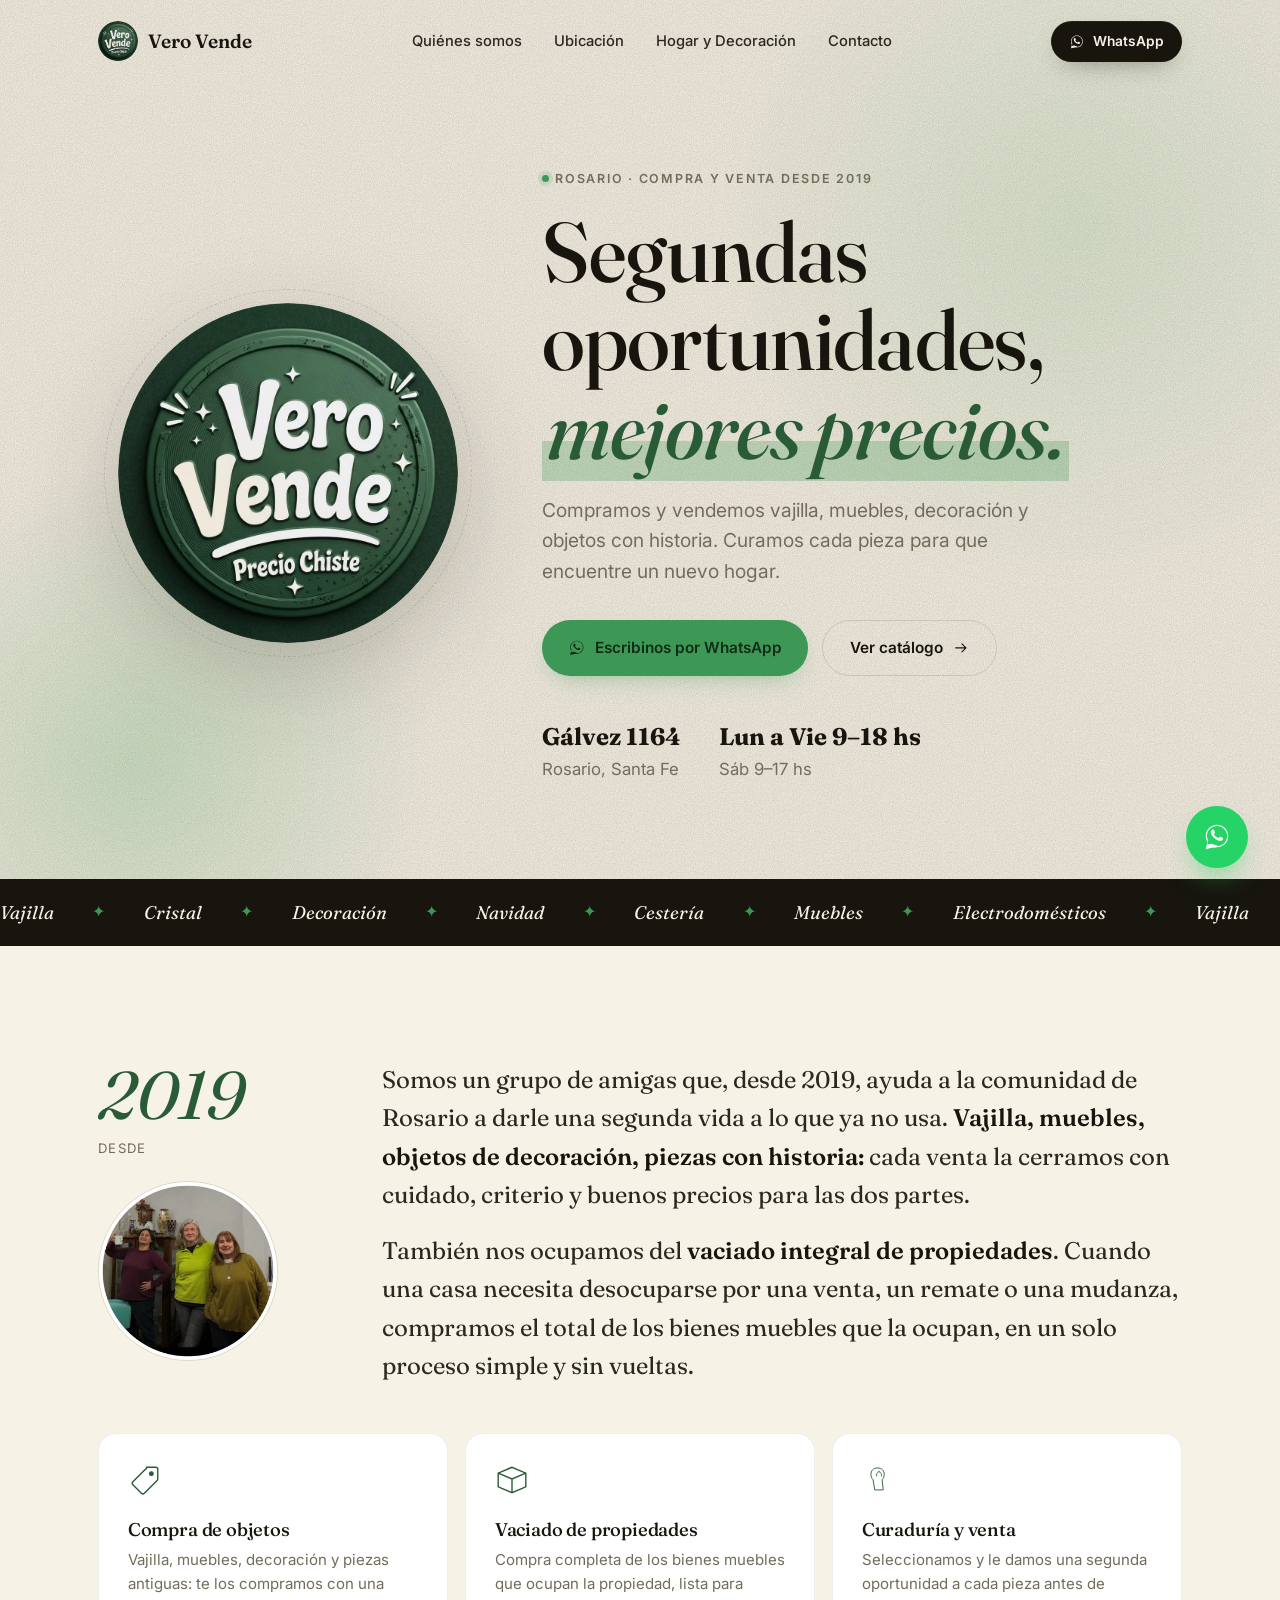
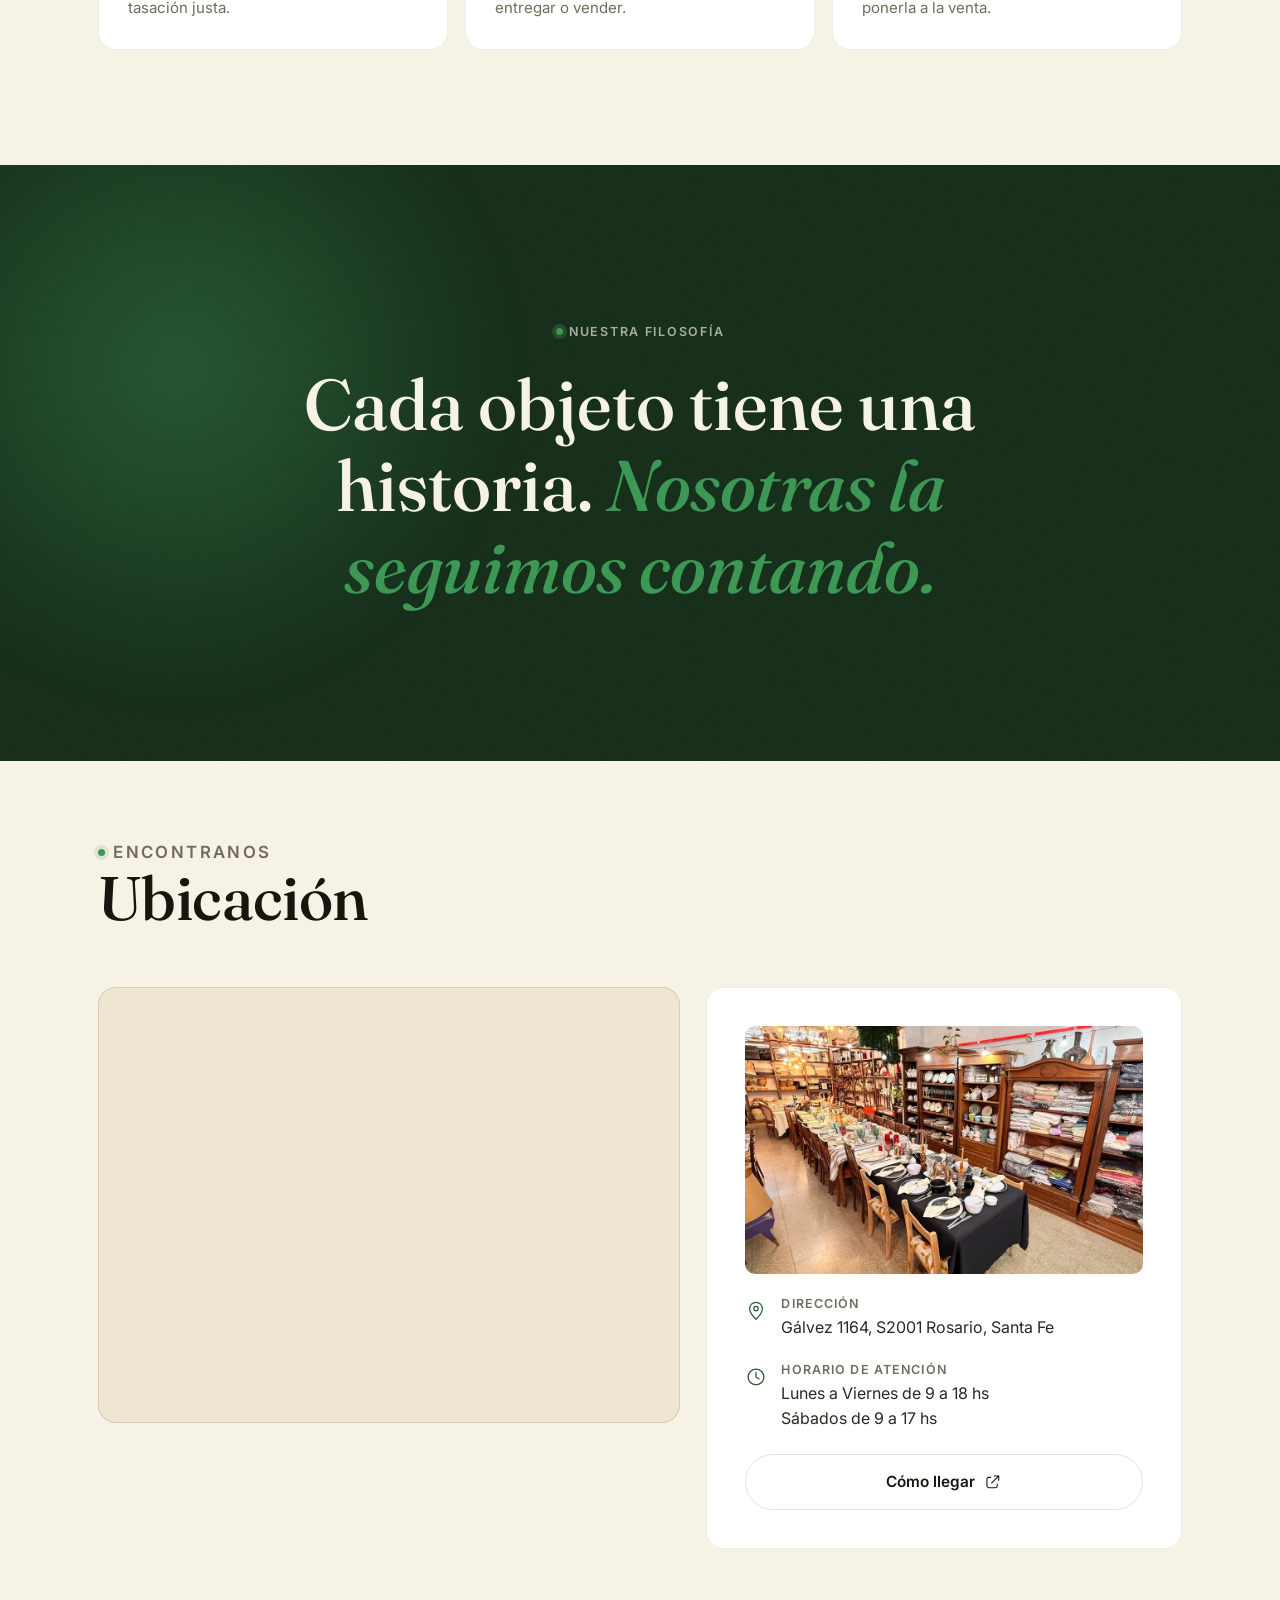
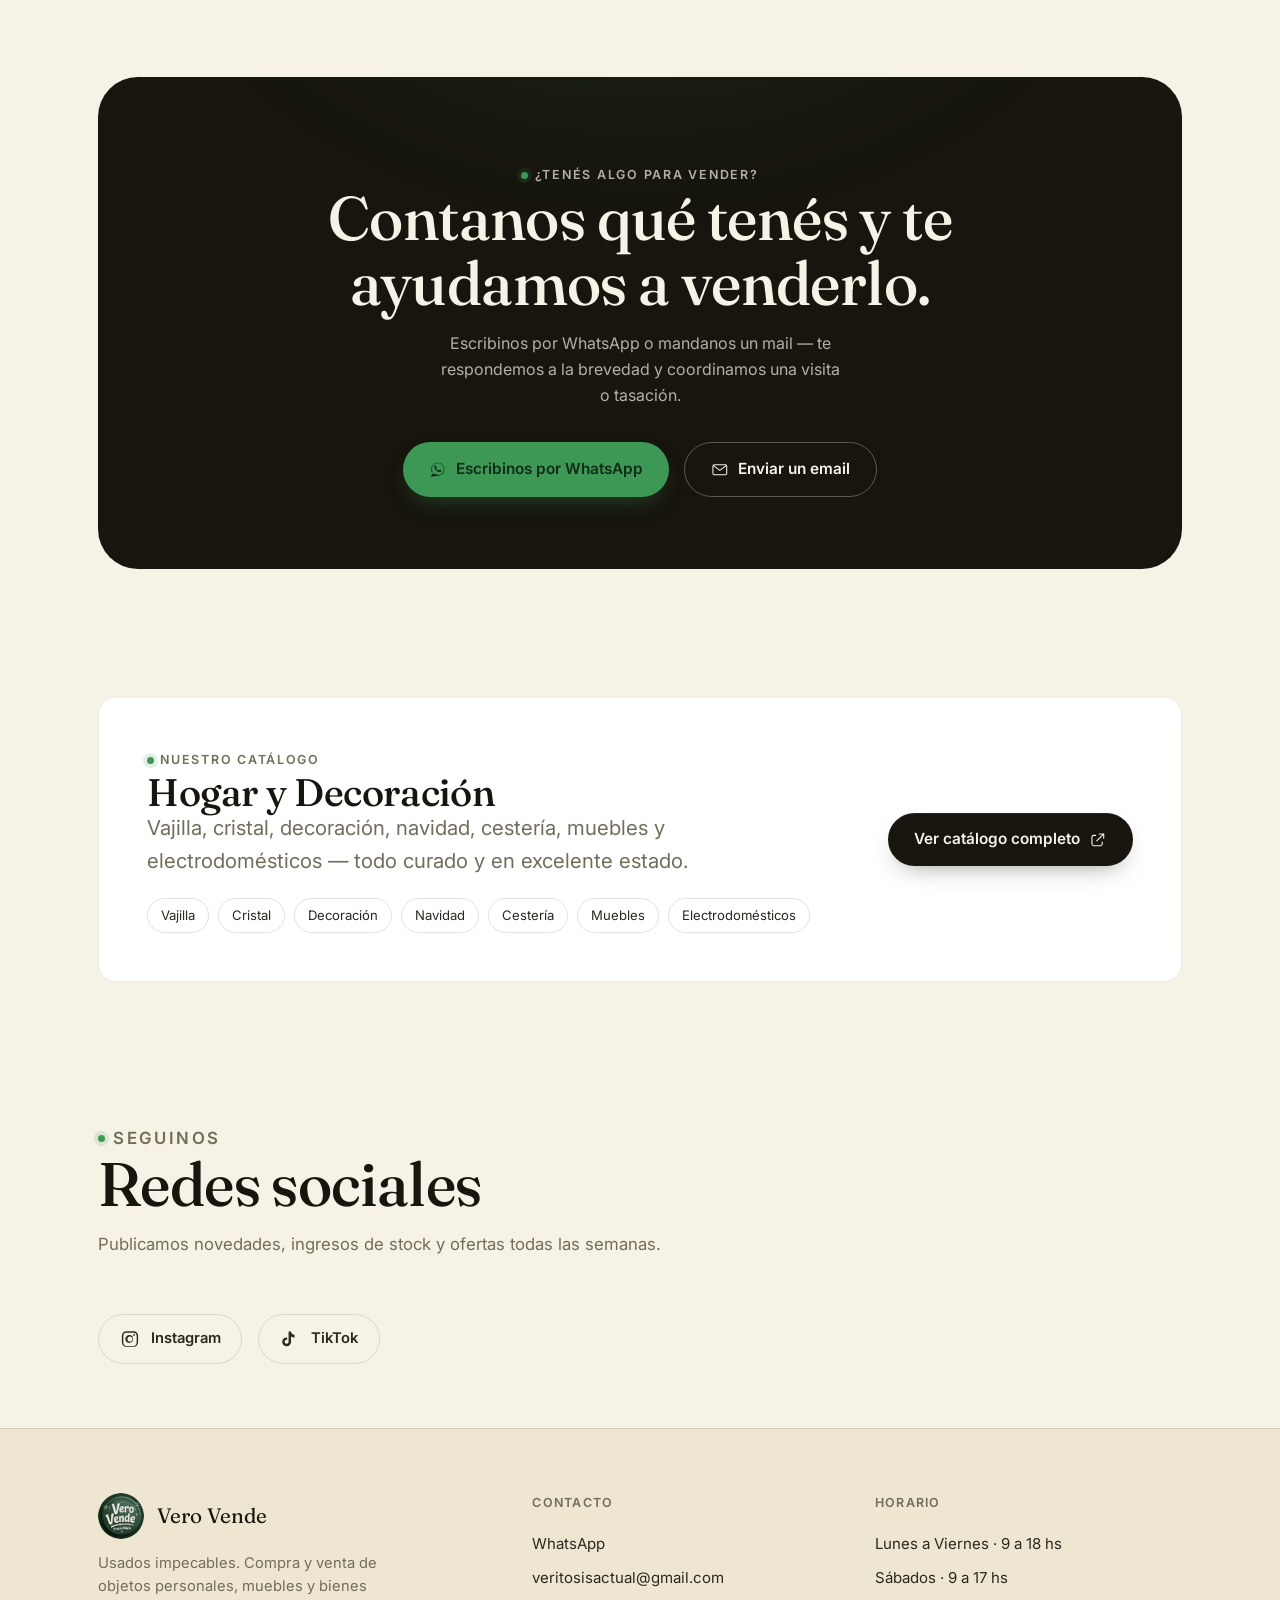
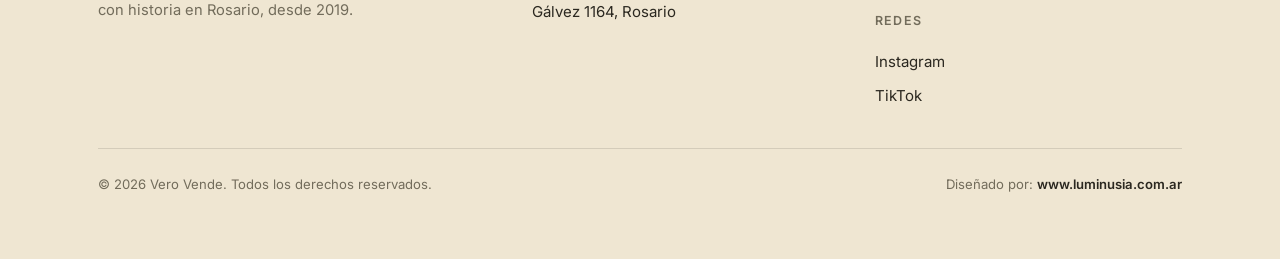
==== index.html @ d14e4e70 "Add files via upload" ====
<!doctype html>
<html lang="es">
<head>
<meta charset="UTF-8" />
<meta name="viewport" content="width=device-width, initial-scale=1, viewport-fit=cover" />
<title>Vero Vende — Usados impecables en Rosario</title>
<meta name="description" content="Compra y venta de objetos personales, muebles y bienes con historia en Rosario. Vaciado integral de propiedades. Vajilla, cristal, decoración, muebles y más." />
<link rel="preconnect" href="https://fonts.googleapis.com">
<link rel="preconnect" href="https://fonts.gstatic.com" crossorigin>
<link rel="stylesheet" href="https://fonts.googleapis.com/css2?family=Fraunces:ital,opsz,wght@0,9..144,400;0,9..144,500;0,9..144,600;1,9..144,500&family=Inter:wght@400;500;600;700&display=swap">
<link rel="preload" as="image" href="logo-circle.webp" fetchpriority="high">
<link rel="icon" href="favicon-32.png" sizes="32x32">
<link rel="apple-touch-icon" href="favicon.png">
<link rel="stylesheet" href="styles.css?v=20260924b">
<meta name="theme-color" content="#F7F2E6">
</head>
<body>
<svg xmlns="http://www.w3.org/2000/svg" style="display:none">
  <!-- ===== UI icons ===== -->
  <symbol id="ic-whatsapp" viewBox="0 0 32 32">
    <path fill="currentColor" d="M16.02 3C9.4 3 4 8.37 4 15c0 2.36.66 4.56 1.8 6.45L4 29l7.76-1.75A11.9 11.9 0 0 0 16.02 27C22.64 27 28 21.63 28 15S22.64 3 16.02 3Zm0 21.8c-1.98 0-3.83-.55-5.4-1.5l-.39-.23-4.6 1.04 1-4.48-.25-.4A9.7 9.7 0 0 1 5.2 15c0-5.98 4.86-10.8 10.82-10.8 5.96 0 10.8 4.82 10.8 10.8 0 5.98-4.84 10.8-10.8 10.8Zm5.9-8.1c-.32-.16-1.9-.94-2.2-1.04-.3-.11-.51-.16-.73.16-.21.32-.84 1.04-1.03 1.25-.19.21-.38.24-.7.08-.32-.16-1.36-.5-2.6-1.6-.96-.86-1.6-1.92-1.79-2.24-.19-.32-.02-.5.14-.66.14-.14.32-.38.48-.56.16-.19.21-.32.32-.54.11-.21.05-.4-.03-.56-.08-.16-.73-1.75-1-2.4-.26-.62-.53-.54-.73-.55h-.62c-.21 0-.56.08-.85.4-.29.32-1.12 1.09-1.12 2.67s1.15 3.1 1.31 3.31c.16.21 2.26 3.45 5.48 4.84.77.33 1.36.53 1.83.68.77.24 1.47.21 2.02.13.62-.09 1.9-.78 2.17-1.53.27-.75.27-1.4.19-1.53-.08-.13-.29-.21-.61-.37Z"/>
  </symbol>
  <symbol id="ic-instagram" viewBox="0 0 32 32">
    <path fill="currentColor" d="M16 5.8c3.47 0 3.88.01 5.25.08 1.27.06 1.96.27 2.42.44.6.24 1.04.52 1.5.98.46.46.74.9.98 1.5.17.46.38 1.15.44 2.42.06 1.37.08 1.78.08 5.25s-.01 3.88-.08 5.25c-.06 1.27-.27 1.96-.44 2.42-.24.6-.52 1.04-.98 1.5-.46.46-.9.74-1.5.98-.46.17-1.15.38-2.42.44-1.37.06-1.78.08-5.25.08s-3.88-.01-5.25-.08c-1.27-.06-1.96-.27-2.42-.44a4.05 4.05 0 0 1-1.5-.98 4.05 4.05 0 0 1-.98-1.5c-.17-.46-.38-1.15-.44-2.42-.06-1.37-.08-1.78-.08-5.25s.01-3.88.08-5.25c.06-1.27.27-1.96.44-2.42.24-.6.52-1.04.98-1.5.46-.46.9-.74 1.5-.98.46-.17 1.15-.38 2.42-.44C12.12 5.8 12.53 5.8 16 5.8Zm0-2.34c-3.53 0-3.97.01-5.35.08-1.38.06-2.32.28-3.14.6a6.4 6.4 0 0 0-2.32 1.51 6.4 6.4 0 0 0-1.51 2.32c-.32.82-.54 1.76-.6 3.14C2.99 12.5 2.98 12.93 2.98 16s.01 3.5.08 4.88c.06 1.38.28 2.32.6 3.14.32.85.75 1.58 1.51 2.32.75.75 1.47 1.19 2.32 1.51.82.32 1.76.54 3.14.6 1.38.07 1.82.08 5.35.08s3.97-.01 5.35-.08c1.38-.06 2.32-.28 3.14-.6a6.4 6.4 0 0 0 2.32-1.51 6.4 6.4 0 0 0 1.51-2.32c.32-.82.54-1.76.6-3.14.07-1.38.08-1.82.08-4.88s-.01-3.5-.08-4.88c-.06-1.38-.28-2.32-.6-3.14a6.4 6.4 0 0 0-1.51-2.32 6.4 6.4 0 0 0-2.32-1.51c-.82-.32-1.76-.54-3.14-.6C19.97 3.47 19.53 3.46 16 3.46Zm0 6.3A6.24 6.24 0 1 0 16 22a6.24 6.24 0 0 0 0-12.24Zm0 10.3a4.06 4.06 0 1 1 0-8.12 4.06 4.06 0 0 1 0 8.12Zm7.94-10.55a1.46 1.46 0 1 1-2.92 0 1.46 1.46 0 0 1 2.92 0Z"/>
  </symbol>
  <symbol id="ic-tiktok" viewBox="0 0 32 32">
    <path fill="currentColor" d="M23.2 9.27a5.6 5.6 0 0 1-3.9-1.57 5.66 5.66 0 0 1-1.72-3.56h-3.87v16.3c0 1.72-1.4 3.13-3.13 3.13a3.13 3.13 0 1 1 0-6.27c.3 0 .58.04.85.11v-3.94a6.96 6.96 0 0 0-.85-.05 7.06 7.06 0 0 0-7.06 7.06 7.06 7.06 0 0 0 7.06 7.06 7.06 7.06 0 0 0 7.06-7.06v-8.3a9.4 9.4 0 0 0 5.56 1.8v-3.9c0-.01 0-.01 0 0Z"/>
  </symbol>
  <symbol id="ic-pin" viewBox="0 0 24 24">
    <path fill="none" stroke="currentColor" stroke-width="1.4" d="M12 21s-7-6.5-7-11.6A7 7 0 0 1 12 2.5a7 7 0 0 1 7 6.9C19 14.5 12 21 12 21Z"/>
    <circle cx="12" cy="9.4" r="2.4" fill="none" stroke="currentColor" stroke-width="1.4"/>
  </symbol>
  <symbol id="ic-clock" viewBox="0 0 24 24">
    <circle cx="12" cy="12" r="8.6" fill="none" stroke="currentColor" stroke-width="1.4"/>
    <path fill="none" stroke="currentColor" stroke-width="1.4" stroke-linecap="round" d="M12 7v5.2l3.4 2"/>
  </symbol>
  <symbol id="ic-mail" viewBox="0 0 24 24">
    <rect x="2.6" y="5.2" width="18.8" height="13.6" rx="2" fill="none" stroke="currentColor" stroke-width="1.4"/>
    <path fill="none" stroke="currentColor" stroke-width="1.4" stroke-linecap="round" stroke-linejoin="round" d="m3.4 6.2 8.6 6.6 8.6-6.6"/>
  </symbol>
  <symbol id="ic-arrow" viewBox="0 0 24 24">
    <path fill="none" stroke="currentColor" stroke-width="1.5" stroke-linecap="round" stroke-linejoin="round" d="M5 12h14m0 0-5.5-5.5M19 12l-5.5 5.5"/>
  </symbol>
  <symbol id="ic-external" viewBox="0 0 24 24">
    <path fill="none" stroke="currentColor" stroke-width="1.5" stroke-linecap="round" stroke-linejoin="round" d="M9 6H6.5A2.5 2.5 0 0 0 4 8.5v9A2.5 2.5 0 0 0 6.5 20h9a2.5 2.5 0 0 0 2.5-2.5V15M14 4h6v6M20 4l-9.5 9.5"/>
  </symbol>

  <!-- ===== Category icons (line art) ===== -->
  <symbol id="ic-vajilla" viewBox="0 0 48 48">
    <ellipse cx="24" cy="34" rx="15" ry="4" fill="none" stroke="currentColor" stroke-width="1.3"/>
    <ellipse cx="24" cy="34" rx="7" ry="2" fill="none" stroke="currentColor" stroke-width="1.3"/>
    <path fill="none" stroke="currentColor" stroke-width="1.3" d="M9 34C9 24 15 17 24 17s15 7 15 17"/>
    <path fill="none" stroke="currentColor" stroke-width="1" d="M15 27c2-4 5-6 9-6s7 2 9 6" opacity=".6"/>
    <circle cx="24" cy="11" r="2.6" fill="none" stroke="currentColor" stroke-width="1.2"/>
    <path fill="none" stroke="currentColor" stroke-width="1.2" d="M24 13.6v3"/>
  </symbol>
  <symbol id="ic-vajilla2" viewBox="0 0 48 48">
    <ellipse cx="24" cy="34" rx="15" ry="4" fill="none" stroke="currentColor" stroke-width="1.3"/>
    <ellipse cx="24" cy="34" rx="7" ry="2" fill="none" stroke="currentColor" stroke-width="1.3"/>
    <path fill="none" stroke="currentColor" stroke-width="1.3" d="M9 34C9 24 15 17 24 17s15 7 15 17"/>
    <path fill="none" stroke="currentColor" stroke-width="1.2" stroke-linecap="round" d="m20 20 2.4 3.4L20 26"/>
    <circle cx="34" cy="12" r="7.4" fill="none" stroke="currentColor" stroke-width="1.2"/>
    <path fill="none" stroke="currentColor" stroke-width="1.2" stroke-linecap="round" d="M31.4 12h5.2M34 9.4v5.2"/>
  </symbol>
  <symbol id="ic-cristal" viewBox="0 0 48 48">
    <path fill="none" stroke="currentColor" stroke-width="1.3" d="M15 8h18l-2.4 15.6a6.6 6.6 0 0 1-6.6 5.6 6.6 6.6 0 0 1-6.6-5.6L15 8Z"/>
    <path fill="none" stroke="currentColor" stroke-width="1.3" d="M24 29.2V38M17 38h14"/>
    <path fill="none" stroke="currentColor" stroke-width="1" d="M16.6 12h14.8" opacity=".6"/>
  </symbol>
  <symbol id="ic-decoracion" viewBox="0 0 48 48">
    <path fill="none" stroke="currentColor" stroke-width="1.3" d="M18 38h12l-1.6-14.4c2-2 3-4.6 3-7.6 0-5-3.4-9-9.4-9s-9.4 4-9.4 9c0 3 1 5.6 3 7.6L18 38Z"/>
    <path fill="none" stroke="currentColor" stroke-width="1.2" stroke-linecap="round" d="M24 12c-3 1.4-4 3.6-3.4 6.4M24 12c3 1.4 4 3.6 3.4 6.4"/>
  </symbol>
  <symbol id="ic-navidad" viewBox="0 0 48 48">
    <circle cx="24" cy="26" r="11" fill="none" stroke="currentColor" stroke-width="1.3"/>
    <path fill="none" stroke="currentColor" stroke-width="1" d="M13 26h22M24 15v22" opacity=".5"/>
    <path fill="none" stroke="currentColor" stroke-width="1.3" stroke-linecap="round" d="M24 15V9m-2.6 2.6L24 9l2.6 2.6"/>
    <circle cx="24" cy="7.4" r="1.6" fill="none" stroke="currentColor" stroke-width="1.1"/>
  </symbol>
  <symbol id="ic-cesteria" viewBox="0 0 48 48">
    <path fill="none" stroke="currentColor" stroke-width="1.3" d="M11 20h26l-3 15a3 3 0 0 1-3 2.4H17a3 3 0 0 1-3-2.4L11 20Z"/>
    <path fill="none" stroke="currentColor" stroke-width="1" d="M13.5 24h21M14.6 29.4h18.8M15.7 34.8h16.6" opacity=".6"/>
    <path fill="none" stroke="currentColor" stroke-width="1.3" d="M15 20c0-6 4-10.6 9-10.6S33 14 33 20"/>
  </symbol>
  <symbol id="ic-muebles" viewBox="0 0 48 48">
    <path fill="none" stroke="currentColor" stroke-width="1.3" d="M12 23v-4a4 4 0 0 1 4-4h16a4 4 0 0 1 4 4v4"/>
    <path fill="none" stroke="currentColor" stroke-width="1.3" d="M10 23h28v8a2 2 0 0 1-2 2H12a2 2 0 0 1-2-2v-8Z"/>
    <path fill="none" stroke="currentColor" stroke-width="1.3" stroke-linecap="round" d="M11 33v4M37 33v4"/>
  </symbol>
  <symbol id="ic-electro" viewBox="0 0 48 48">
    <rect x="14" y="7" width="20" height="34" rx="3" fill="none" stroke="currentColor" stroke-width="1.3"/>
    <path fill="none" stroke="currentColor" stroke-width="1" d="M14 19h20" opacity=".6"/>
    <circle cx="19" cy="13" r="1.4" fill="currentColor"/>
    <circle cx="24" cy="13" r="1.4" fill="currentColor"/>
    <rect x="18" y="24" width="12" height="10" rx="1.4" fill="none" stroke="currentColor" stroke-width="1.1"/>
  </symbol>
  <symbol id="ic-truck" viewBox="0 0 64 40">
    <path fill="none" stroke="currentColor" stroke-width="1.6" d="M2 10h30v18H2z"/>
    <path fill="none" stroke="currentColor" stroke-width="1.6" stroke-linejoin="round" d="M32 16h11l7 6v6H32z"/>
    <circle cx="12" cy="31" r="4" fill="none" stroke="currentColor" stroke-width="1.6"/>
    <circle cx="45" cy="31" r="4" fill="none" stroke="currentColor" stroke-width="1.6"/>
    <path fill="none" stroke="currentColor" stroke-width="1.2" d="M2 16h30M2 22h30" opacity=".5"/>
  </symbol>
  <symbol id="ic-box" viewBox="0 0 32 32">
    <path fill="none" stroke="currentColor" stroke-width="1.3" d="M16 4 3 9.5v13L16 28l13-5.5v-13L16 4Z"/>
    <path fill="none" stroke="currentColor" stroke-width="1.3" d="M3 9.5 16 15l13-5.5M16 15v13"/>
  </symbol>
  <symbol id="ic-tag" viewBox="0 0 32 32">
    <path fill="none" stroke="currentColor" stroke-width="1.3" d="M17 4h9a2 2 0 0 1 2 2v9a2 2 0 0 1-.6 1.4L15.4 28.4a2 2 0 0 1-2.8 0L4.6 20.4a2 2 0 0 1 0-2.8L16.6 5.6A2 2 0 0 1 18 5"/>
    <circle cx="22" cy="10" r="1.8" fill="currentColor"/>
  </symbol>
</svg>
<a class="skip-link" href="#main">Saltar al contenido</a>

<!-- ================= NAV ================= -->
<header class="nav" id="nav">
  <div class="container nav-inner">
    <a class="nav-brand" href="#top">
      <img src="logo-circle.webp" alt="" width="40" height="40">
      Vero Vende
    </a>
    <nav class="nav-links" aria-label="Navegación principal">
      <a href="#quienes-somos">Quiénes somos</a>
      <a href="#ubicacion">Ubicación</a>
      <a href="hogar-decoracion.html">Hogar y Decoración</a>
      <a href="#contacto">Contacto</a>
    </nav>
    <a class="btn btn-primary btn-sm nav-cta" href="https://wa.me/5493416921966?text=Hola%20Vero%20Vende!%20Quer%C3%ADa%20consultarles." target="_blank" rel="noopener">
      <svg class="icon icon-fill" aria-hidden="true"><use href="#ic-whatsapp"/></svg>
      WhatsApp
    </a>
    <button class="nav-burger" aria-label="Abrir menú" aria-expanded="false">
      <span></span><span></span><span></span>
    </button>
  </div>
</header>

<div class="mobile-menu" id="mobile-menu">
  <a href="#quienes-somos">Quiénes somos</a>
  <a href="#ubicacion">Ubicación</a>
  <a href="hogar-decoracion.html">Hogar y Decoración</a>
  <a href="#contacto">Contacto</a>
  <a class="btn btn-lime btn-block" href="https://wa.me/5493416921966" target="_blank" rel="noopener">Escribinos por WhatsApp</a>
</div>

<main id="main">

  <!-- ================= HERO ================= -->
  <section class="hero" id="top">
    <div class="hero-noise" aria-hidden="true"></div>
    <div class="hero-glow" aria-hidden="true"></div>
    <div class="container hero-inner">
      <div class="hero-logo-wrap" data-reveal>
        <div class="hero-logo">
          <img src="logo-circle.webp" alt="Vero Vende — usados impecables" width="900" height="900" fetchpriority="high">
        </div>
      </div>
      <div class="hero-copy">
        <p class="eyebrow" data-reveal>Rosario · Compra y venta desde 2019</p>
        <h1 class="hero-title" data-split-text="chars" data-split-immediate>Segundas oportunidades,<br><span class="mark mark-strong">mejores precios.</span></h1>
        <p class="hero-sub" data-reveal>Compramos y vendemos vajilla, muebles, decoración y objetos con historia. Curamos cada pieza para que encuentre un nuevo hogar.</p>
        <div class="hero-actions" data-reveal>
          <a class="btn btn-lime" href="https://wa.me/5493416921966?text=Hola%20Vero%20Vende!%20Quer%C3%ADa%20consultarles." target="_blank" rel="noopener">
            <svg class="icon icon-fill" aria-hidden="true"><use href="#ic-whatsapp"/></svg>
            Escribinos por WhatsApp
          </a>
          <a class="btn btn-ghost" href="hogar-decoracion.html">
            Ver catálogo
            <svg class="icon" aria-hidden="true"><use href="#ic-arrow"/></svg>
          </a>
        </div>
        <div class="hero-meta" data-reveal>
          <div><strong>Gálvez 1164</strong>Rosario, Santa Fe</div>
          <div><strong>Lun a Vie 9–18 hs</strong>Sáb 9–17 hs</div>
        </div>
      </div>
    </div>
  </section>

  <!-- ================= MARQUEE ================= -->
  <div class="marquee-wrap">
    <div class="marquee">
      <a class="marquee-track" href="hogar-decoracion.html" aria-label="Ver catálogo de Hogar y Decoración">
        <span class="word">Vajilla</span><span class="dot">✦</span>
        <span class="word">Cristal</span><span class="dot">✦</span>
        <span class="word">Decoración</span><span class="dot">✦</span>
        <span class="word">Navidad</span><span class="dot">✦</span>
        <span class="word">Cestería</span><span class="dot">✦</span>
        <span class="word">Muebles</span><span class="dot">✦</span>
        <span class="word">Electrodomésticos</span><span class="dot">✦</span>
      </a>
      <a class="marquee-track" href="hogar-decoracion.html" aria-hidden="true" tabindex="-1">
        <span class="word">Vajilla</span><span class="dot">✦</span>
        <span class="word">Cristal</span><span class="dot">✦</span>
        <span class="word">Decoración</span><span class="dot">✦</span>
        <span class="word">Navidad</span><span class="dot">✦</span>
        <span class="word">Cestería</span><span class="dot">✦</span>
        <span class="word">Muebles</span><span class="dot">✦</span>
        <span class="word">Electrodomésticos</span><span class="dot">✦</span>
      </a>
    </div>
  </div>

  <!-- ================= QUIENES SOMOS ================= -->
  <section class="section" id="quienes-somos">
    <div class="container">
      <div class="manifesto">
        <div data-reveal>
          <div class="manifesto-num">2019</div>
          <p class="manifesto-label">Desde</p>
          <img class="manifesto-photo" src="equipo.webp" alt="El equipo de Vero Vende" width="180" height="180" loading="lazy">
        </div>
        <div class="manifesto-body" data-reveal>
          <p>Somos un grupo de amigas que, desde 2019, ayuda a la comunidad de Rosario a darle una segunda vida a lo que ya no usa. <strong>Vajilla, muebles, objetos de decoración, piezas con historia:</strong> cada venta la cerramos con cuidado, criterio y buenos precios para las dos partes.</p>
          <p>También nos ocupamos del <strong>vaciado integral de propiedades</strong>. Cuando una casa necesita desocuparse por una venta, un remate o una mudanza, compramos el total de los bienes muebles que la ocupan, en un solo proceso simple y sin vueltas.</p>
        </div>
      </div>

      <div class="pillars">
        <div class="card pillar" data-reveal data-tilt>
          <svg class="icon" aria-hidden="true"><use href="#ic-tag"/></svg>
          <h3>Compra de objetos</h3>
          <p>Vajilla, muebles, decoración y piezas antiguas: te los compramos con una tasación justa.</p>
        </div>
        <div class="card pillar" data-reveal data-tilt>
          <svg class="icon" aria-hidden="true"><use href="#ic-box"/></svg>
          <h3>Vaciado de propiedades</h3>
          <p>Compra completa de los bienes muebles que ocupan la propiedad, lista para entregar o vender.</p>
        </div>
        <div class="card pillar" data-reveal data-tilt>
          <svg class="icon" aria-hidden="true"><use href="#ic-decoracion"/></svg>
          <h3>Curaduría y venta</h3>
          <p>Seleccionamos y le damos una segunda oportunidad a cada pieza antes de ponerla a la venta.</p>
        </div>
      </div>
    </div>
  </section>

  <!-- ================= STATEMENT ================= -->
  <section class="statement-band">
    <div class="container">
      <p class="eyebrow" data-reveal>Nuestra filosofía</p>
      <p class="statement-text" data-split-text="words">Cada objeto tiene una historia. <em>Nosotras la seguimos contando.</em></p>
    </div>
  </section>

  <!-- ================= UBICACION ================= -->
  <section class="section section-tight" id="ubicacion">
    <div class="container">
      <div class="section-head" data-reveal>
        <p class="eyebrow">Encontranos</p>
        <h2 class="h-xl" data-split-text="words">Ubicación</h2>
      </div>
      <div class="location-grid">
        <div class="map-frame" data-reveal>
          <iframe
            src="https://www.google.com/maps?q=G%C3%A1lvez%201164%2C%20S2001%20Rosario%2C%20Santa%20Fe&output=embed"
            title="Ubicación de Vero Vende en el mapa"
            loading="lazy"
            referrerpolicy="no-referrer-when-downgrade"></iframe>
        </div>
        <div class="card location-card" data-reveal>
          <div class="location-photo">
            <img src="local-interior.webp" alt="Interior del local de Vero Vende" loading="lazy">
          </div>
          <div class="location-row">
            <svg class="icon" aria-hidden="true"><use href="#ic-pin"/></svg>
            <div>
              <h4>Dirección</h4>
              <p>Gálvez 1164, S2001 Rosario, Santa Fe</p>
            </div>
          </div>
          <div class="location-row">
            <svg class="icon" aria-hidden="true"><use href="#ic-clock"/></svg>
            <div>
              <h4>Horario de atención</h4>
              <p>Lunes a Viernes de 9 a 18 hs<br>Sábados de 9 a 17 hs</p>
            </div>
          </div>
          <a class="btn btn-ghost btn-block" href="https://www.google.com/maps/dir/?api=1&destination=G%C3%A1lvez%201164%2C%20S2001%20Rosario%2C%20Santa%20Fe" target="_blank" rel="noopener">
            Cómo llegar
            <svg class="icon" aria-hidden="true"><use href="#ic-external"/></svg>
          </a>
        </div>
      </div>
    </div>
  </section>

  <!-- ================= CTA BAND (contacto) ================= -->
  <section class="section section-tight" id="contacto">
    <div class="container">
      <div class="cta-band" data-reveal>
        <p class="eyebrow" style="color:rgba(247,242,230,.7)">¿Tenés algo para vender?</p>
        <h2 class="h-xl" data-split-text="words">Contanos qué tenés y te ayudamos a venderlo.</h2>
        <p>Escribinos por WhatsApp o mandanos un mail — te respondemos a la brevedad y coordinamos una visita o tasación.</p>
        <div class="hero-actions">
          <a class="btn btn-lime" href="https://wa.me/5493416921966?text=Hola%20Vero%20Vende!%20Quer%C3%ADa%20consultarles." target="_blank" rel="noopener">
            <svg class="icon icon-fill" aria-hidden="true"><use href="#ic-whatsapp"/></svg>
            Escribinos por WhatsApp
          </a>
          <a class="btn btn-ghost" href="mailto:veritosisactual@gmail.com">
            <svg class="icon" aria-hidden="true"><use href="#ic-mail"/></svg>
            Enviar un email
          </a>
        </div>
      </div>
    </div>
  </section>

  <!-- ================= CATALOGO TEASER ================= -->
  <section class="section section-tight">
    <div class="container">
      <div class="catalog-teaser" data-reveal data-tilt>
        <div>
          <p class="eyebrow">Nuestro catálogo</p>
          <h2 class="h-lg" data-split-text="words">Hogar y Decoración</h2>
          <p class="lede">Vajilla, cristal, decoración, navidad, cestería, muebles y electrodomésticos — todo curado y en excelente estado.</p>
          <div class="chip-row">
            <span class="chip">Vajilla</span>
            <span class="chip">Cristal</span>
            <span class="chip">Decoración</span>
            <span class="chip">Navidad</span>
            <span class="chip">Cestería</span>
            <span class="chip">Muebles</span>
            <span class="chip">Electrodomésticos</span>
          </div>
        </div>
        <a class="btn btn-primary" href="hogar-decoracion.html">
          Ver catálogo completo
          <svg class="icon" aria-hidden="true"><use href="#ic-external"/></svg>
        </a>
      </div>
    </div>
  </section>

  <!-- ================= REDES SOCIALES ================= -->
  <section class="section section-tight">
    <div class="container">
      <div class="section-head" data-reveal>
        <p class="eyebrow">Seguinos</p>
        <h2 class="h-xl" data-split-text="words">Redes sociales</h2>
        <p>Publicamos novedades, ingresos de stock y ofertas todas las semanas.</p>
      </div>
      <div class="social-row" data-reveal>
        <a class="social-btn" href="https://www.instagram.com/veroferreyra2?stkn=NXc3dnBtcDdtYWds" target="_blank" rel="noopener">
          <svg class="icon icon-fill" aria-hidden="true"><use href="#ic-instagram"/></svg>
          Instagram
        </a>
        <a class="social-btn" href="https://www.tiktok.com/@vero.vende?_r=1&_t=ZS-99wvXMag7jL" target="_blank" rel="noopener">
          <svg class="icon icon-fill" aria-hidden="true"><use href="#ic-tiktok"/></svg>
          TikTok
        </a>
      </div>
    </div>
  </section>

</main>

<!-- ================= FOOTER ================= -->
<footer class="site-footer">
  <div class="container">
    <div class="footer-top">
      <div>
        <div class="footer-brand">
          <img src="logo-circle.webp" alt="" width="46" height="46">
          Vero Vende
        </div>
        <p class="footer-tag">Usados impecables. Compra y venta de objetos personales, muebles y bienes con historia en Rosario, desde 2019.</p>
      </div>
      <div class="footer-col">
        <h5>Contacto</h5>
        <a href="https://wa.me/5493416921966" target="_blank" rel="noopener">WhatsApp</a>
        <a href="mailto:veritosisactual@gmail.com">veritosisactual@gmail.com</a>
        <p>Gálvez 1164, Rosario</p>
      </div>
      <div class="footer-col">
        <h5>Horario</h5>
        <p>Lunes a Viernes · 9 a 18 hs</p>
        <p>Sábados · 9 a 17 hs</p>
        <h5 style="margin-top:1rem">Redes</h5>
        <a href="https://www.instagram.com/veroferreyra2?stkn=NXc3dnBtcDdtYWds" target="_blank" rel="noopener">Instagram</a>
        <a href="https://www.tiktok.com/@vero.vende?_r=1&_t=ZS-99wvXMag7jL" target="_blank" rel="noopener">TikTok</a>
      </div>
    </div>
    <div class="footer-bottom">
      <span>© <span id="year">2026</span> Vero Vende. Todos los derechos reservados.</span>
      <span>Diseñado por: <a href="https://www.luminusia.com.ar" target="_blank" rel="noopener">www.luminusia.com.ar</a></span>
    </div>
  </div>
</footer>

<a class="float-wa" href="https://wa.me/5493416921966?text=Hola%20Vero%20Vende!%20Quer%C3%ADa%20consultarles." target="_blank" rel="noopener" aria-label="Escribinos por WhatsApp">
  <svg class="icon icon-fill" aria-hidden="true"><use href="#ic-whatsapp"/></svg>
</a>

<script defer src="manifest.js"></script>
<script defer src="main.js?v=20260924b"></script>
<script>document.getElementById("year") && (document.getElementById("year").textContent = new Date().getFullYear());</script>
</body>
</html>
---- styles.css ----
/* =============================================================
   VERO VENDE — styles.css
   Archetype: Editorial Light Cream (adapted palette: cream + lime)
   ============================================================= */

/* =============================================================
   1. Tokens
   ============================================================= */
:root {
  --bg:        #F7F2E6;
  --bg-2:      #EFE6D2;
  --paper:     #FFFFFF;
  --ink:       #17150E;
  --ink-soft:  #2B2820;
  --ink-mute:  #726C5B;
  --line:      rgba(23,21,14,0.12);
  --line-2:    rgba(23,21,14,0.07);

  --lime:      #3E9855;
  --lime-deep: #295B36;
  --lime-ink:  #112C18;
  --lime-tint: rgba(62,152,85,0.14);
  --lime-tint-2: rgba(62,152,85,0.28);

  --cream:     #F7F2E6;

  --serif: 'Fraunces', Georgia, 'Iowan Old Style', 'Palatino Linotype', 'Book Antiqua', serif;
  --sans: 'Inter', -apple-system, BlinkMacSystemFont, 'Segoe UI', Roboto, Helvetica, Arial, sans-serif;

  --ease-out:  cubic-bezier(0.16, 1, 0.3, 1);
  --ease-soft: cubic-bezier(0.25, 0.46, 0.45, 0.94);
  --ease-bounce: cubic-bezier(0.34, 1.56, 0.64, 1);

  --container: 1180px;
  --gutter: clamp(1.25rem, 4vw, 3rem);
  --radius: 18px;
  --radius-sm: 10px;
  --nav-h: 84px;
}

/* =============================================================
   2. Reset & base
   ============================================================= */
*, *::before, *::after { box-sizing: border-box; margin: 0; }
html {
  -webkit-text-size-adjust: 100%;
  tab-size: 2;
  overflow-x: clip;
  scroll-behavior: smooth;
  scroll-padding-top: var(--nav-h);
}
@media (prefers-reduced-motion: reduce) { html { scroll-behavior: auto; } }

/* Smooth page transitions between index.html <-> hogar-decoracion.html.
   Progressive enhancement: unsupported browsers just do a normal instant
   navigation, so no fallback code is needed. */
@media (prefers-reduced-motion: no-preference) {
  @view-transition { navigation: auto; }

  ::view-transition-old(root) { animation: vv-page-out .45s var(--ease-out) both; }
  ::view-transition-new(root) { animation: vv-page-in .5s var(--ease-out) both; }
  @keyframes vv-page-out { to { opacity: 0; transform: translateY(-14px) scale(.99); } }
  @keyframes vv-page-in { from { opacity: 0; transform: translateY(16px) scale(.99); } }
}

body {
  font-family: var(--sans);
  font-size: 16px;
  line-height: 1.6;
  color: var(--ink-soft);
  background: var(--bg);
  -webkit-font-smoothing: antialiased;
  text-rendering: optimizeLegibility;
  overflow-x: clip;
  overscroll-behavior-y: none;
}
img, svg, video { display: block; max-width: 100%; }
img { height: auto; }
button { font: inherit; color: inherit; cursor: pointer; border: 0; background: none; }
a { color: inherit; text-decoration: none; }
p { text-wrap: pretty; }
h1, h2, h3, h4 { text-wrap: balance; line-height: 1.05; letter-spacing: -0.01em; font-family: var(--serif); color: var(--ink); font-weight: 500; }
ul { list-style: none; padding: 0; }
::selection { background: var(--lime); color: var(--ink); }

:focus-visible {
  outline: 2px solid var(--lime-deep);
  outline-offset: 3px;
  border-radius: 4px;
}

.icon { width: 1em; height: 1em; display: inline-block; fill: none; stroke: currentColor; }
.icon-fill { fill: currentColor; stroke: none; }

/* =============================================================
   3. Utilities
   ============================================================= */
.container { max-width: var(--container); margin-inline: auto; padding-inline: var(--gutter); }
.sr-only {
  position: absolute; width: 1px; height: 1px; padding: 0; margin: -1px;
  overflow: hidden; clip: rect(0,0,0,0); white-space: nowrap; border: 0;
}
.skip-link {
  position: fixed; top: -100px; left: 1rem;
  padding: .7rem 1.1rem; background: var(--ink); color: var(--bg);
  z-index: 9999; border-radius: 8px; font-weight: 600; transition: top .3s var(--ease-out);
}
.skip-link:focus { top: 1rem; }

.eyebrow {
  display: inline-flex; align-items: center; gap: .5em;
  font-family: var(--sans); font-size: .78rem; font-weight: 600;
  letter-spacing: .14em; text-transform: uppercase; color: var(--ink-mute);
}
.eyebrow::before {
  content: ""; width: 7px; height: 7px; border-radius: 50%;
  background: var(--lime); box-shadow: 0 0 0 4px var(--lime-tint);
}

.mark {
  background: linear-gradient(transparent 62%, var(--lime-tint-2) 62%);
  padding: 0 .06em;
}
.mark-strong { color: var(--lime-deep); }

.section { padding-block: clamp(4rem, 9vw, 8rem); position: relative; }
.section-tight { padding-block: clamp(2.5rem, 5vw, 4.5rem); }
.section-head { max-width: 640px; margin-bottom: clamp(2rem, 5vw, 3.5rem); }
.section-head p { color: var(--ink-mute); font-size: 1.05rem; margin-top: .9rem; }

/* =============================================================
   4. Typography
   ============================================================= */
.h-display { font-size: clamp(2.8rem, 6vw, 5rem); }
.h-xl { font-size: clamp(2.4rem, 4.8vw, 3.9rem); }
.h-lg { font-size: clamp(1.85rem, 3vw, 2.6rem); }
.h-md { font-size: clamp(1.25rem, 1.6vw, 1.55rem); }
em, .italic { font-style: italic; }
.lede { font-size: clamp(1.1rem, 1.6vw, 1.3rem); color: var(--ink-mute); max-width: 46ch; }

/* =============================================================
   5. Components
   ============================================================= */

/* Buttons */
.btn {
  display: inline-flex; align-items: center; justify-content: center; gap: .6em;
  padding: .95em 1.7em; border-radius: 999px; font-weight: 600; font-size: .96rem;
  transition: transform .4s var(--ease-bounce), box-shadow .45s var(--ease-out), background-color .3s var(--ease-out), color .3s var(--ease-out);
  white-space: nowrap;
}
.btn .icon { width: 1.15em; height: 1.15em; }
.btn-primary {
  background: var(--ink); color: var(--bg);
  box-shadow: 0 1px 0 rgba(255,255,255,.06) inset, 0 10px 24px -12px rgba(23,21,14,.5);
}
.btn-primary:hover { transform: translateY(-3px); box-shadow: 0 16px 30px -12px rgba(23,21,14,.55); }
.btn-lime {
  background: var(--lime); color: var(--lime-ink);
  box-shadow: 0 10px 24px -12px rgba(62,152,85,.55);
}
.btn-lime:hover { transform: translateY(-3px); box-shadow: 0 18px 32px -12px rgba(62,152,85,.6); }
.btn-ghost {
  background: transparent; color: var(--ink); border: 1.5px solid var(--line);
}
.btn-ghost:hover { border-color: var(--ink); transform: translateY(-3px); }
.btn-sm { padding: .7em 1.3em; font-size: .86rem; }
.btn-block { width: 100%; }
/* Tactile press feedback — placed last so it wins the cascade over the :hover lift above */
.btn:active { transform: scale(.95) !important; transition: transform .15s var(--ease-out) !important; }

/* Cards */
.card {
  background: var(--paper); border-radius: var(--radius);
  border: 1px solid var(--line-2);
  transition: transform .55s var(--ease-bounce), box-shadow .5s var(--ease-out), border-color .5s var(--ease-out);
}
.card:hover { transform: translateY(-6px); box-shadow: 0 30px 50px -30px rgba(23,21,14,.35); border-color: transparent; }

/* Nav */
.nav {
  position: fixed; inset: 0 0 auto 0; z-index: 500; height: var(--nav-h);
  display: flex; align-items: center;
  background: transparent;
  transition: background-color .5s var(--ease-out), box-shadow .5s var(--ease-out), border-color .5s var(--ease-out);
  border-bottom: 1px solid transparent;
}
.nav.is-solid { background: rgba(247,242,230,.86); backdrop-filter: blur(14px) saturate(140%); -webkit-backdrop-filter: blur(14px) saturate(140%); border-bottom-color: var(--line); }
.nav-inner { display: flex; align-items: center; justify-content: space-between; width: 100%; gap: 1.2rem; }
.nav-brand { display: flex; align-items: center; gap: .65rem; font-family: var(--serif); font-size: 1.2rem; font-weight: 600; color: var(--ink); }
.nav-brand img { width: 40px; height: 40px; border-radius: 50%; }
.nav-links { display: none; align-items: center; gap: 2rem; font-size: .92rem; font-weight: 500; }
.nav-links a { position: relative; padding-block: .3rem; color: var(--ink-soft); }
.nav-links a::after {
  content: ""; position: absolute; left: 0; right: 100%; bottom: 0; height: 1.5px;
  background: var(--lime-deep); transition: right .4s var(--ease-out);
}
.nav-links a:hover::after { right: 0; }
.nav-cta { display: none; }
.nav-burger { display: inline-flex; width: 42px; height: 42px; border-radius: 50%; align-items: center; justify-content: center; border: 1px solid var(--line); }
.nav-burger span, .nav-burger::before, .nav-burger::after { content: ""; display: block; width: 18px; height: 1.4px; background: var(--ink); position: relative; transition: transform .35s var(--ease-out), opacity .35s var(--ease-out); }
.nav-burger { flex-direction: column; gap: 4px; }
.nav-burger span { position: static; }
.is-nav-open .nav-burger span:nth-child(1) { transform: translateY(5.4px) rotate(45deg); }
.is-nav-open .nav-burger span:nth-child(2) { opacity: 0; }
.is-nav-open .nav-burger span:nth-child(3) { transform: translateY(-5.4px) rotate(-45deg); }

@media (min-width: 960px) {
  .nav-links { display: flex; }
  .nav-cta { display: inline-flex; }
  .nav-burger { display: none; }
}

.mobile-menu {
  position: fixed; inset: var(--nav-h) 0 0 0; z-index: 480;
  background: var(--bg); transform: translateY(-8px); opacity: 0; pointer-events: none;
  transition: opacity .35s var(--ease-out), transform .35s var(--ease-out);
  display: flex; flex-direction: column; padding: 2rem var(--gutter);
  overflow-y: auto;
}
.is-nav-open .mobile-menu { opacity: 1; transform: translateY(0); pointer-events: auto; }
.mobile-menu a { display: block; padding: 1rem 0; font-family: var(--serif); font-size: 1.6rem; border-bottom: 1px solid var(--line); }
.mobile-menu .btn { margin-top: 1.5rem; }

/* Floating WhatsApp button */
.float-wa {
  position: fixed; right: clamp(1rem, 4vw, 2rem); bottom: clamp(1rem, 4vw, 2rem); z-index: 400;
  width: 62px; height: 62px; border-radius: 50%;
  background: #25D366; color: #fff;
  display: flex; align-items: center; justify-content: center;
  box-shadow: 0 14px 28px -10px rgba(37,211,102,.65);
  animation: floatPulse 2.8s ease-in-out infinite;
}
.float-wa .icon { width: 30px; height: 30px; }
.float-wa:hover { animation-play-state: paused; transform: scale(1.08); }
@keyframes floatPulse {
  0%, 100% { box-shadow: 0 14px 28px -10px rgba(37,211,102,.65), 0 0 0 0 rgba(37,211,102,.5); }
  50% { box-shadow: 0 14px 28px -10px rgba(37,211,102,.65), 0 0 0 12px rgba(37,211,102,0); }
}

/* =============================================================
   6. Sections
   ============================================================= */

/* --- Hero --- */
.hero {
  position: relative;
  padding-top: calc(var(--nav-h) + clamp(2.5rem, 7vw, 5rem));
  padding-bottom: clamp(3rem, 8vw, 6rem);
  overflow: clip;
}
.hero-noise {
  position: absolute; inset: 0; z-index: 0; pointer-events: none; opacity: .5;
  background-image: url("grain.svg");
  background-size: 480px 480px;
}
.hero-glow {
  position: absolute; z-index: 0; pointer-events: none;
  width: 60vw; height: 60vw; max-width: 800px; max-height: 800px;
  top: -18%; right: -14%;
  background: radial-gradient(circle, var(--lime-tint) 0%, transparent 68%);
  filter: blur(10px);
}
/* Ambient drifting blob — independent of .hero-glow so it never fights
   the JS scroll-parallax transform (CSS animations win the cascade over
   inline styles, which would otherwise freeze the parallax mid-drift). */
.hero::after {
  content: "";
  position: absolute; z-index: 0; pointer-events: none;
  width: 46vw; height: 46vw; max-width: 620px; max-height: 620px;
  left: -12%; bottom: -20%;
  background: radial-gradient(circle, var(--lime-tint-2) 0%, transparent 70%);
  filter: blur(14px);
  opacity: .8;
}
@media (prefers-reduced-motion: no-preference) {
  .hero::after { animation: vv-drift 17s ease-in-out infinite alternate; }
}
@keyframes vv-drift {
  0%   { transform: translate3d(0, 0, 0) scale(1); }
  50%  { transform: translate3d(5vw, -4vw, 0) scale(1.12); }
  100% { transform: translate3d(-3vw, 3vw, 0) scale(.94); }
}
.hero-inner {
  position: relative; z-index: 1;
  display: grid; gap: clamp(2.5rem, 6vw, 4rem);
  align-items: center;
}
@media (min-width: 960px) {
  .hero-inner { grid-template-columns: minmax(280px, 380px) 1fr; }
}
.hero-logo-wrap { display: flex; justify-content: center; }
.hero-logo {
  position: relative; width: min(340px, 72vw); aspect-ratio: 1;
}
.hero-logo img {
  width: 100%; height: 100%; border-radius: 50%;
  filter: drop-shadow(0 30px 50px rgba(23,21,14,.22));
  animation: heroFloat 7s ease-in-out infinite;
}
.hero-logo::after {
  content: ""; position: absolute; inset: -14px; border-radius: 50%;
  border: 1.5px dashed var(--line); animation: heroSpin 40s linear infinite;
}
@keyframes heroFloat { 0%, 100% { transform: translateY(0); } 50% { transform: translateY(-14px); } }
@keyframes heroSpin { to { transform: rotate(360deg); } }

.hero-copy .eyebrow { margin-bottom: 1.2rem; }
.hero-title { font-size: clamp(2.8rem, 6.6vw, 5.4rem); max-width: 15ch; }
.hero-title .mark-strong { font-style: italic; }
.hero-sub { margin-top: 1.3rem; max-width: 44ch; font-size: clamp(1.05rem, 1.5vw, 1.2rem); color: var(--ink-mute); }
.hero-actions { display: flex; flex-wrap: wrap; gap: .9rem; margin-top: 2.1rem; }
.hero-meta { display: flex; flex-wrap: wrap; gap: 1.6rem 2.4rem; margin-top: 2.6rem; font-size: 1.05rem; color: var(--ink-mute); }
.hero-meta strong { color: var(--ink); font-family: var(--serif); font-size: 1.5rem; display: block; }

/* --- Marquee --- */
.marquee-wrap {
  border-block: 1px solid var(--line);
  background: var(--ink); color: var(--bg);
  overflow: hidden;
}
.marquee { display: flex; width: max-content; animation: marqueeScroll 32s linear infinite; }
.marquee-wrap:hover .marquee { animation-play-state: paused; }
.marquee-track { display: flex; align-items: center; gap: 2.4rem; padding-block: 1.1rem; padding-inline-end: 2.4rem; }
.marquee-track a { display: flex; align-items: center; gap: 2.4rem; }
.marquee span.word {
  font-family: var(--serif); font-style: italic; font-size: 1.15rem; white-space: nowrap;
}
.marquee span.dot { color: var(--lime); font-size: 1rem; }

/* --- Quienes somos / manifesto --- */
.manifesto {
  display: grid; gap: 2.5rem;
  grid-template-columns: 1fr;
}
@media (min-width: 860px) {
  .manifesto { grid-template-columns: 220px 1fr; gap: 4rem; }
}
.manifesto-num {
  font-family: var(--serif); font-style: italic; font-size: 4.2rem; color: var(--lime-deep); line-height: 1;
}
.manifesto-label { margin-top: .6rem; font-size: .82rem; letter-spacing: .1em; text-transform: uppercase; color: var(--ink-mute); }
.manifesto-photo {
  display: block; margin-top: 1.4rem; width: 180px; height: 180px; max-width: 100%;
  border-radius: 50%; object-fit: cover; border: 1px solid var(--line);
}
.manifesto-body p { font-size: clamp(1.1rem, 1.9vw, 1.5rem); color: var(--ink-soft); font-family: var(--serif); font-weight: 400; }
.manifesto-body p + p { margin-top: 1.1rem; }
.manifesto-body strong { color: var(--ink); font-weight: 600; }

.pillars { display: grid; gap: 1.1rem; margin-top: 3rem; grid-template-columns: 1fr; }
@media (min-width: 720px) { .pillars { grid-template-columns: repeat(3, 1fr); } }
.pillar { padding: 1.8rem; }
.pillar .icon { width: 34px; height: 34px; color: var(--lime-deep); margin-bottom: 1rem; transition: transform .5s var(--ease-bounce); }
.pillar:hover .icon { transform: scale(1.15) rotate(-6deg); }
.pillar h3 { font-size: 1.15rem; margin-bottom: .5rem; }
.pillar p { color: var(--ink-mute); font-size: .94rem; }

/* --- Ubicacion --- */
.location-grid {
  display: grid; gap: 1.6rem; grid-template-columns: 1fr;
}
@media (min-width: 900px) { .location-grid { grid-template-columns: 1.1fr .9fr; } }
.map-frame {
  border-radius: var(--radius); overflow: hidden; border: 1px solid var(--line);
  aspect-ratio: 4/3; background: var(--bg-2);
}
.map-frame iframe { width: 100%; height: 100%; border: 0; filter: grayscale(.15) contrast(1.02); }
.location-card { padding: clamp(1.6rem, 3vw, 2.4rem); display: flex; flex-direction: column; gap: 1.4rem; }
.location-row { display: flex; gap: .9rem; align-items: flex-start; }
.location-row .icon { width: 22px; height: 22px; flex: none; margin-top: .2rem; color: var(--lime-deep); }
.location-row h4 { font-family: var(--sans); font-size: .78rem; letter-spacing: .09em; text-transform: uppercase; color: var(--ink-mute); font-weight: 600; margin-bottom: .3rem; }
.location-row p { font-size: 1rem; color: var(--ink-soft); }
.location-photo {
  position: relative; border-radius: var(--radius-sm); overflow: hidden;
  aspect-ratio: 16/10; background: linear-gradient(135deg, var(--bg-2), var(--lime-tint));
  display: flex; align-items: center; justify-content: center;
}
.location-photo svg { width: 46%; height: auto; aspect-ratio: 1; opacity: .9; }
.location-photo span {
  position: absolute; bottom: .7rem; left: .8rem; font-size: .72rem;
  color: var(--ink-mute); background: rgba(255,255,255,.7); padding: .25em .6em; border-radius: 999px;
}
.location-photo img { width: 100%; height: 100%; object-fit: cover; }

/* --- Contact CTA band --- */
.cta-band {
  background: var(--ink); color: var(--bg); border-radius: clamp(20px, 4vw, 40px);
  padding: clamp(2.6rem, 6vw, 4.5rem); text-align: center; position: relative; overflow: clip;
}
.cta-band::before {
  content: ""; position: absolute; inset: -60% -20% -80% -20%;
  background: radial-gradient(45% 45% at 50% 0%, var(--lime-tint-2), transparent 70%);
  filter: blur(60px); pointer-events: none;
}
.cta-band h2 { color: var(--bg); position: relative; z-index: 1; }
.cta-band p { color: rgba(247,242,230,.7); max-width: 46ch; margin: 1rem auto 0; position: relative; z-index: 1; }
.cta-band .hero-actions { justify-content: center; position: relative; z-index: 1; }
.cta-band .btn-ghost { color: var(--bg); border-color: rgba(247,242,230,.3); }
.cta-band .btn-ghost:hover { border-color: var(--bg); }

/* --- Bold dark statement band --- */
.statement-band {
  position: relative; overflow: clip;
  background: var(--lime-ink); color: var(--bg);
  padding-block: clamp(5rem, 12vw, 9.5rem);
  text-align: center;
}
.statement-band::before {
  content: ""; position: absolute; inset: 0; z-index: 0; pointer-events: none; opacity: .35;
  background-image: url("grain.svg"); background-size: 480px 480px;
}
.statement-band::after {
  content: ""; position: absolute; z-index: 0; pointer-events: none;
  width: 52vw; height: 52vw; max-width: 700px; max-height: 700px;
  top: -22%; left: -12%;
  background: radial-gradient(circle, rgba(62,152,85,.4) 0%, transparent 70%);
  filter: blur(20px);
}
@media (prefers-reduced-motion: no-preference) {
  .statement-band::after { animation: vv-drift 19s ease-in-out infinite alternate; }
}
.statement-band .eyebrow { position: relative; z-index: 1; color: rgba(247,242,230,.65); }
.statement-band .eyebrow::before { background: var(--lime); box-shadow: 0 0 0 4px rgba(62,152,85,.3); }
.statement-text {
  position: relative; z-index: 1;
  font-family: var(--serif); font-weight: 500;
  font-size: clamp(2.15rem, 5.6vw, 4.6rem);
  line-height: 1.14; text-wrap: balance;
  max-width: 19ch; margin: 1.3rem auto 0;
}
.statement-text em { color: var(--lime); font-style: italic; }

/* --- Catalog teaser --- */
.catalog-teaser {
  display: grid; gap: 2rem; grid-template-columns: 1fr; align-items: center;
  background: var(--paper); border: 1px solid var(--line-2); border-radius: var(--radius);
  padding: clamp(1.8rem, 4vw, 3rem);
}
@media (min-width: 900px) { .catalog-teaser { grid-template-columns: 1fr auto; } }
.chip-row { display: flex; flex-wrap: wrap; gap: .55rem; margin-top: 1.3rem; }
.chip {
  font-size: .82rem; padding: .45em 1em; border-radius: 999px; border: 1px solid var(--line);
  color: var(--ink-soft);
  transition: background-color .3s var(--ease-out), border-color .3s var(--ease-out), color .3s var(--ease-out), transform .4s var(--ease-bounce);
}
.chip:hover { background: var(--lime); border-color: var(--lime); color: var(--lime-ink); transform: translateY(-2px) scale(1.04); }

/* --- Social --- */
.social-row { display: flex; flex-wrap: wrap; gap: 1rem; }
.social-btn {
  display: inline-flex; align-items: center; gap: .7rem; padding: .85em 1.4em;
  border-radius: 999px; border: 1px solid var(--line); font-weight: 600; font-size: .92rem;
  transition: background-color .3s var(--ease-out), border-color .3s var(--ease-out), color .3s var(--ease-out), transform .45s var(--ease-bounce);
}
.social-btn .icon { width: 20px; height: 20px; }
.social-btn:hover { background: var(--ink); color: var(--bg); border-color: var(--ink); transform: translateY(-3px); }

/* --- Footer --- */
.site-footer { background: var(--bg-2); border-top: 1px solid var(--line); padding-block: clamp(2.5rem, 5vw, 4rem); }
.footer-top { display: grid; gap: 2.2rem; grid-template-columns: 1fr; padding-bottom: 2.2rem; border-bottom: 1px solid var(--line); }
@media (min-width: 860px) { .footer-top { grid-template-columns: 1.3fr 1fr 1fr; } }
.footer-brand { display: flex; align-items: center; gap: .8rem; font-family: var(--serif); font-size: 1.3rem; color: var(--ink); }
.footer-brand img { width: 46px; height: 46px; border-radius: 50%; }
.footer-tag { color: var(--ink-mute); font-size: .92rem; margin-top: .8rem; max-width: 32ch; }
.footer-col h5 { font-size: .78rem; letter-spacing: .1em; text-transform: uppercase; color: var(--ink-mute); margin-bottom: .9rem; font-weight: 600; }
.footer-col a, .footer-col p { display: block; font-size: .94rem; color: var(--ink-soft); padding-block: .3rem; }
.footer-col a:hover { color: var(--lime-deep); }
.footer-bottom { display: flex; flex-wrap: wrap; justify-content: space-between; gap: 1rem; padding-top: 1.6rem; font-size: .82rem; color: var(--ink-mute); }
.footer-bottom a { color: var(--ink-soft); font-weight: 600; }
.footer-bottom a:hover { color: var(--lime-deep); }

/* =============================================================
   7. Effects / reveal
   ============================================================= */
[data-reveal] { opacity: 0; transform: translateY(28px); transition: opacity .8s var(--ease-out), transform .8s var(--ease-out); }
[data-reveal].is-visible { opacity: 1; transform: none; }
[data-reveal][data-split] { opacity: 1; transform: none; }

/* Split-text letter/word reveal — spans are injected by main.js */
.split-word { display: inline-block; white-space: nowrap; }
.split-piece {
  display: inline-block;
  opacity: 0;
  transform: translateY(.6em) rotate(3deg);
  transition: opacity .55s var(--ease-out), transform .6s var(--ease-out);
  transition-delay: calc(var(--i, 0) * 28ms);
}
[data-split-text="words"] .split-piece {
  transform: translateY(.85em);
  transition-delay: calc(var(--i, 0) * 55ms);
}
[data-split-text].is-split-visible .split-piece { opacity: 1; transform: none; }

/* Staggered cascade for grouped items — pure CSS, no JS needed */
.pillars > .pillar:nth-child(1) { transition-delay: 0ms; }
.pillars > .pillar:nth-child(2) { transition-delay: 90ms; }
.pillars > .pillar:nth-child(3) { transition-delay: 180ms; }

.hero-actions[data-reveal] > * { opacity: 0; transform: translateY(16px); transition: opacity .6s var(--ease-out), transform .6s var(--ease-out); }
.hero-actions[data-reveal].is-visible > * { opacity: 1; transform: none; }
.hero-actions[data-reveal] > *:nth-child(1) { transition-delay: 60ms; }
.hero-actions[data-reveal] > *:nth-child(2) { transition-delay: 140ms; }

.item-grid[data-reveal], .gallery-track[data-reveal], .chip-row[data-reveal], .social-row[data-reveal] { opacity: 1; transform: none; transition: none; }
.item-grid[data-reveal] > *, .gallery-track[data-reveal] > *, .chip-row[data-reveal] > *, .social-row[data-reveal] > * {
  opacity: 0; transform: translateY(18px) scale(.97);
  transition: opacity .6s var(--ease-out), transform .6s var(--ease-out);
}
.item-grid[data-reveal].is-visible > *, .gallery-track[data-reveal].is-visible > *, .chip-row[data-reveal].is-visible > *, .social-row[data-reveal].is-visible > * {
  opacity: 1; transform: none;
}
.item-grid[data-reveal] > *:nth-child(1), .gallery-track[data-reveal] > *:nth-child(1), .chip-row[data-reveal] > *:nth-child(1), .social-row[data-reveal] > *:nth-child(1) { transition-delay: 0ms; }
.item-grid[data-reveal] > *:nth-child(2), .gallery-track[data-reveal] > *:nth-child(2), .chip-row[data-reveal] > *:nth-child(2), .social-row[data-reveal] > *:nth-child(2) { transition-delay: 60ms; }
.item-grid[data-reveal] > *:nth-child(3), .gallery-track[data-reveal] > *:nth-child(3), .chip-row[data-reveal] > *:nth-child(3), .social-row[data-reveal] > *:nth-child(3) { transition-delay: 120ms; }
.item-grid[data-reveal] > *:nth-child(4), .gallery-track[data-reveal] > *:nth-child(4), .chip-row[data-reveal] > *:nth-child(4), .social-row[data-reveal] > *:nth-child(4) { transition-delay: 180ms; }
.item-grid[data-reveal] > *:nth-child(5), .gallery-track[data-reveal] > *:nth-child(5), .chip-row[data-reveal] > *:nth-child(5), .social-row[data-reveal] > *:nth-child(5) { transition-delay: 240ms; }
.item-grid[data-reveal] > *:nth-child(6), .gallery-track[data-reveal] > *:nth-child(6), .chip-row[data-reveal] > *:nth-child(6), .social-row[data-reveal] > *:nth-child(6) { transition-delay: 300ms; }
.item-grid[data-reveal] > *:nth-child(7) { transition-delay: 360ms; }

[data-tilt] { transition: transform .5s var(--ease-out); transform-style: preserve-3d; will-change: transform; }

/* Decorative entry "pop" for catalog thumbnails — progressive enhancement only */
@media (prefers-reduced-motion: no-preference) {
  @supports ((animation-timeline: view()) and (animation-range: entry)) {
    @keyframes vv-grow-in { from { scale: .88; opacity: .55; } }
    .item-placeholder {
      animation: vv-grow-in auto linear;
      animation-timeline: view();
      animation-range: entry 0% entry 60%;
    }
  }
}

/* Scroll-linked headline drift — section titles ease in and gently
   settle as they cross the viewport. Progressive enhancement only
   (purely decorative, layers on top of the split-text letter reveal). */
@media (prefers-reduced-motion: no-preference) {
  @supports ((animation-timeline: view()) and (animation-range: entry)) {
    @keyframes vv-head-in  { from { transform: translateY(2.4rem) scale(.94); } }
    @keyframes vv-head-out { to   { transform: translateY(-1.6rem) scale(.97); } }
    .h-xl, .h-lg {
      animation: vv-head-in auto linear backwards, vv-head-out auto linear forwards;
      animation-timeline: view();
      animation-range: entry, exit;
    }
  }
}

@media (prefers-reduced-motion: reduce) {
  [data-reveal], [data-reveal] > * { opacity: 1 !important; transform: none !important; transition: none !important; }
  .item-placeholder { animation: none !important; }
  .h-xl, .h-lg { animation: none !important; }
  .hero::after { animation: none !important; }
  .float-wa { animation: none; }
  .hero-logo::after { animation: none; }
  .hero-logo img { animation: none; }
}

/* =============================================================
   8. Responsive helpers
   ============================================================= */
.hide-mobile { display: none; }
@media (min-width: 720px) { .hide-mobile { display: initial; } }
.only-mobile { display: initial; }
@media (min-width: 720px) { .only-mobile { display: none; } }

/* =============================================================
   9. Reduced-motion (only intrusive)
   ============================================================= */
@media (prefers-reduced-motion: reduce) {
  .marquee { animation: none; }
}

@keyframes marqueeScroll { to { transform: translateX(-50%); } }

/* =============================================================
   10. Hogar y Decoración — catalog page
   ============================================================= */
.page-header {
  padding-top: calc(var(--nav-h) + clamp(2rem, 5vw, 3.5rem));
  padding-bottom: clamp(1.8rem, 4vw, 3rem);
}
.back-link {
  display: flex; width: fit-content; align-items: center; gap: .5em; font-size: .88rem; font-weight: 600;
  color: var(--ink-mute); margin-bottom: 1.4rem;
}
.back-link .icon { width: 16px; height: 16px; transform: rotate(180deg); }
.back-link:hover { color: var(--ink); }
.page-header .eyebrow { margin-top: .2rem; }
.page-title { font-size: clamp(2.6rem, 6.2vw, 4.6rem); }
.page-lede { margin-top: 1rem; max-width: 56ch; color: var(--ink-mute); font-size: 1.08rem; }

/* Shipping banner with truck */
.ship-banner {
  position: relative; overflow: clip; border-radius: var(--radius);
  background: linear-gradient(120deg, var(--ink) 0%, #221f14 100%);
  color: var(--bg); padding: clamp(1.6rem, 4vw, 2.6rem);
  display: flex; flex-wrap: wrap; align-items: center; gap: 1.6rem 2.4rem;
}
.ship-banner-text { flex: 1 1 280px; }
.ship-banner-text .eyebrow { color: var(--lime); }
.ship-banner-text .eyebrow::before { background: var(--lime); }
.ship-banner-text h3 { color: var(--bg); font-size: clamp(1.3rem, 2.4vw, 1.7rem); margin-top: .5rem; }
.ship-carriers { display: flex; flex-wrap: wrap; gap: .6rem 1rem; margin-top: 1rem; }
.ship-carriers span {
  font-size: .82rem; font-weight: 600; padding: .4em 1em; border-radius: 999px;
  border: 1px solid rgba(247,242,230,.25); color: rgba(247,242,230,.9);
}
.ship-photo {
  position: relative; flex: 1 1 260px; min-width: 240px; align-self: stretch;
  height: 150px; border-radius: var(--radius-sm); overflow: hidden;
  box-shadow: 0 14px 30px -14px rgba(0,0,0,.5);
}
.ship-photo img {
  width: 100%; height: 100%; object-fit: cover;
  transition: transform .6s var(--ease-bounce), filter .6s var(--ease-out);
}
.ship-photo:hover img { transform: scale(1.08) rotate(-1deg); filter: brightness(1.06) saturate(1.1); }

/* Category sticky nav */
.cat-nav-wrap {
  position: sticky; top: var(--nav-h); z-index: 50;
  background: rgba(247,242,230,.92); backdrop-filter: blur(10px);
  border-bottom: 1px solid var(--line); border-top: 1px solid var(--line);
  margin-top: clamp(1.8rem, 4vw, 2.6rem);
}
.cat-nav {
  display: flex; gap: .6rem; overflow-x: auto; padding-block: .9rem;
  scrollbar-width: none;
}
.cat-nav::-webkit-scrollbar { display: none; }
.cat-nav a {
  flex: none; font-size: .96rem; font-weight: 600; padding: .6em 1.2em;
  border-radius: 999px; border: 1px solid var(--ink); white-space: nowrap;
  background: var(--ink); color: var(--bg);
  transition: background-color .3s var(--ease-out), border-color .3s var(--ease-out), color .3s var(--ease-out), transform .4s var(--ease-bounce);
  display: inline-flex; align-items: center; justify-content: center; gap: .5em;
}
.cat-nav a .icon { width: 16px; height: 16px; }
.cat-nav a .cat-photo {
  width: 22px; height: 22px; border-radius: 50%; object-fit: cover;
  flex: none; box-shadow: 0 0 0 1px rgba(247,242,230,.35);
  transition: transform .4s var(--ease-bounce);
}
.cat-nav a .cat-name { display: inline-block; transition: transform .4s var(--ease-bounce); }
.cat-nav a:hover, .cat-nav a.is-active { background: var(--lime); color: var(--lime-ink); border-color: var(--lime); transform: translateY(-2px); }
.cat-nav a:hover .cat-photo { transform: scale(1.4); }
.cat-nav a:hover .cat-name { transform: scale(1.1); }

/* Category sections */
.cat-section { padding-block: clamp(3rem, 6vw, 5rem); scroll-margin-top: calc(var(--nav-h) + 70px); }
.cat-section:not(:last-of-type) { border-bottom: 1px solid var(--line); }
.cat-head { display: flex; align-items: flex-start; gap: 1.2rem; margin-bottom: 2.2rem; }
.cat-head .icon-badge {
  flex: none; width: 58px; height: 58px; border-radius: 50%;
  background: var(--lime-tint); color: var(--lime-deep);
  display: flex; align-items: center; justify-content: center;
}
.cat-head .icon-badge .icon { width: 30px; height: 30px; }
.cat-head .icon-badge.icon-badge-photo { background: none; overflow: hidden; }
.cat-head .icon-badge.icon-badge-photo img {
  width: 100%; height: 100%; object-fit: cover; border-radius: 50%;
}
.cat-head h2 { font-size: clamp(1.7rem, 3vw, 2.3rem); }
.cat-head p { color: var(--ink-mute); margin-top: .4rem; max-width: 60ch; }

.item-grid { display: grid; gap: 1.1rem; grid-template-columns: repeat(2, 1fr); }
@media (min-width: 640px) { .item-grid { grid-template-columns: repeat(3, 1fr); } }
@media (min-width: 960px) { .item-grid { grid-template-columns: repeat(4, 1fr); } }

.item-placeholder {
  aspect-ratio: 4/5; border-radius: var(--radius-sm); overflow: hidden;
  background: var(--paper); border: 1px solid var(--line-2);
  display: flex; flex-direction: column; align-items: center; justify-content: center; gap: .7rem;
  padding: 1rem; text-align: center;
}
.item-placeholder .icon { width: 30%; max-width: 44px; height: auto; aspect-ratio: 1; color: var(--ink-mute); opacity: .55; }
.item-placeholder span { font-size: .74rem; color: var(--ink-mute); }

/* --- Product photo gallery (rotating carousel with side arrows) --- */
.gallery { display: flex; align-items: center; gap: .8rem; }
.gallery-viewport { flex: 1 1 auto; min-width: 0; overflow: hidden; }
.gallery-track { display: flex; gap: 1.1rem; }
.gallery-item { flex: 0 0 calc((100% - 1.1rem) / 2); min-width: 0; }
@media (min-width: 640px) { .gallery-item { flex-basis: calc((100% - 2 * 1.1rem) / 3); } }
@media (min-width: 960px) { .gallery-item { flex-basis: calc((100% - 3 * 1.1rem) / 4); } }
.gallery-item.item-placeholder { flex-shrink: 0; }
.gallery-photo {
  aspect-ratio: 4/5; border-radius: var(--radius-sm); overflow: hidden;
  background: var(--paper); border: 1px solid var(--line-2);
}
.gallery-photo img { width: 100%; height: 100%; object-fit: cover; display: block; }
.gallery-arrow {
  flex: none; width: 42px; height: 42px; border-radius: 50%;
  display: flex; align-items: center; justify-content: center;
  background: var(--paper); border: 1px solid var(--line-2); color: var(--ink);
  cursor: pointer; transition: background .25s var(--ease-out), border-color .25s var(--ease-out), transform .25s var(--ease-out);
}
.gallery-arrow:hover { background: var(--lime); border-color: var(--lime); transform: scale(1.08); }
.gallery-arrow:active { transform: scale(.94); }
.gallery-arrow .icon { width: 18px; height: 18px; }
.gallery-arrow-prev .icon { transform: scaleX(-1); }
@media (max-width: 560px) {
  .gallery { gap: .5rem; }
  .gallery-arrow { width: 34px; height: 34px; }
  .gallery-arrow .icon { width: 15px; height: 15px; }
}

.subsection {
  margin-top: 2.4rem; padding: clamp(1.4rem, 3vw, 2rem);
  background: var(--lime-tint); border: 1px dashed var(--lime-deep); border-radius: var(--radius-sm);
}
.subsection-head { display: flex; align-items: center; gap: .8rem; margin-bottom: 1rem; }
.subsection-head .icon { width: 24px; height: 24px; color: var(--lime-deep); }
.subsection-head h3 { font-size: 1.15rem; }
.subsection p.subsection-note { color: var(--ink-soft); font-size: .92rem; max-width: 62ch; margin-bottom: 1.2rem; }
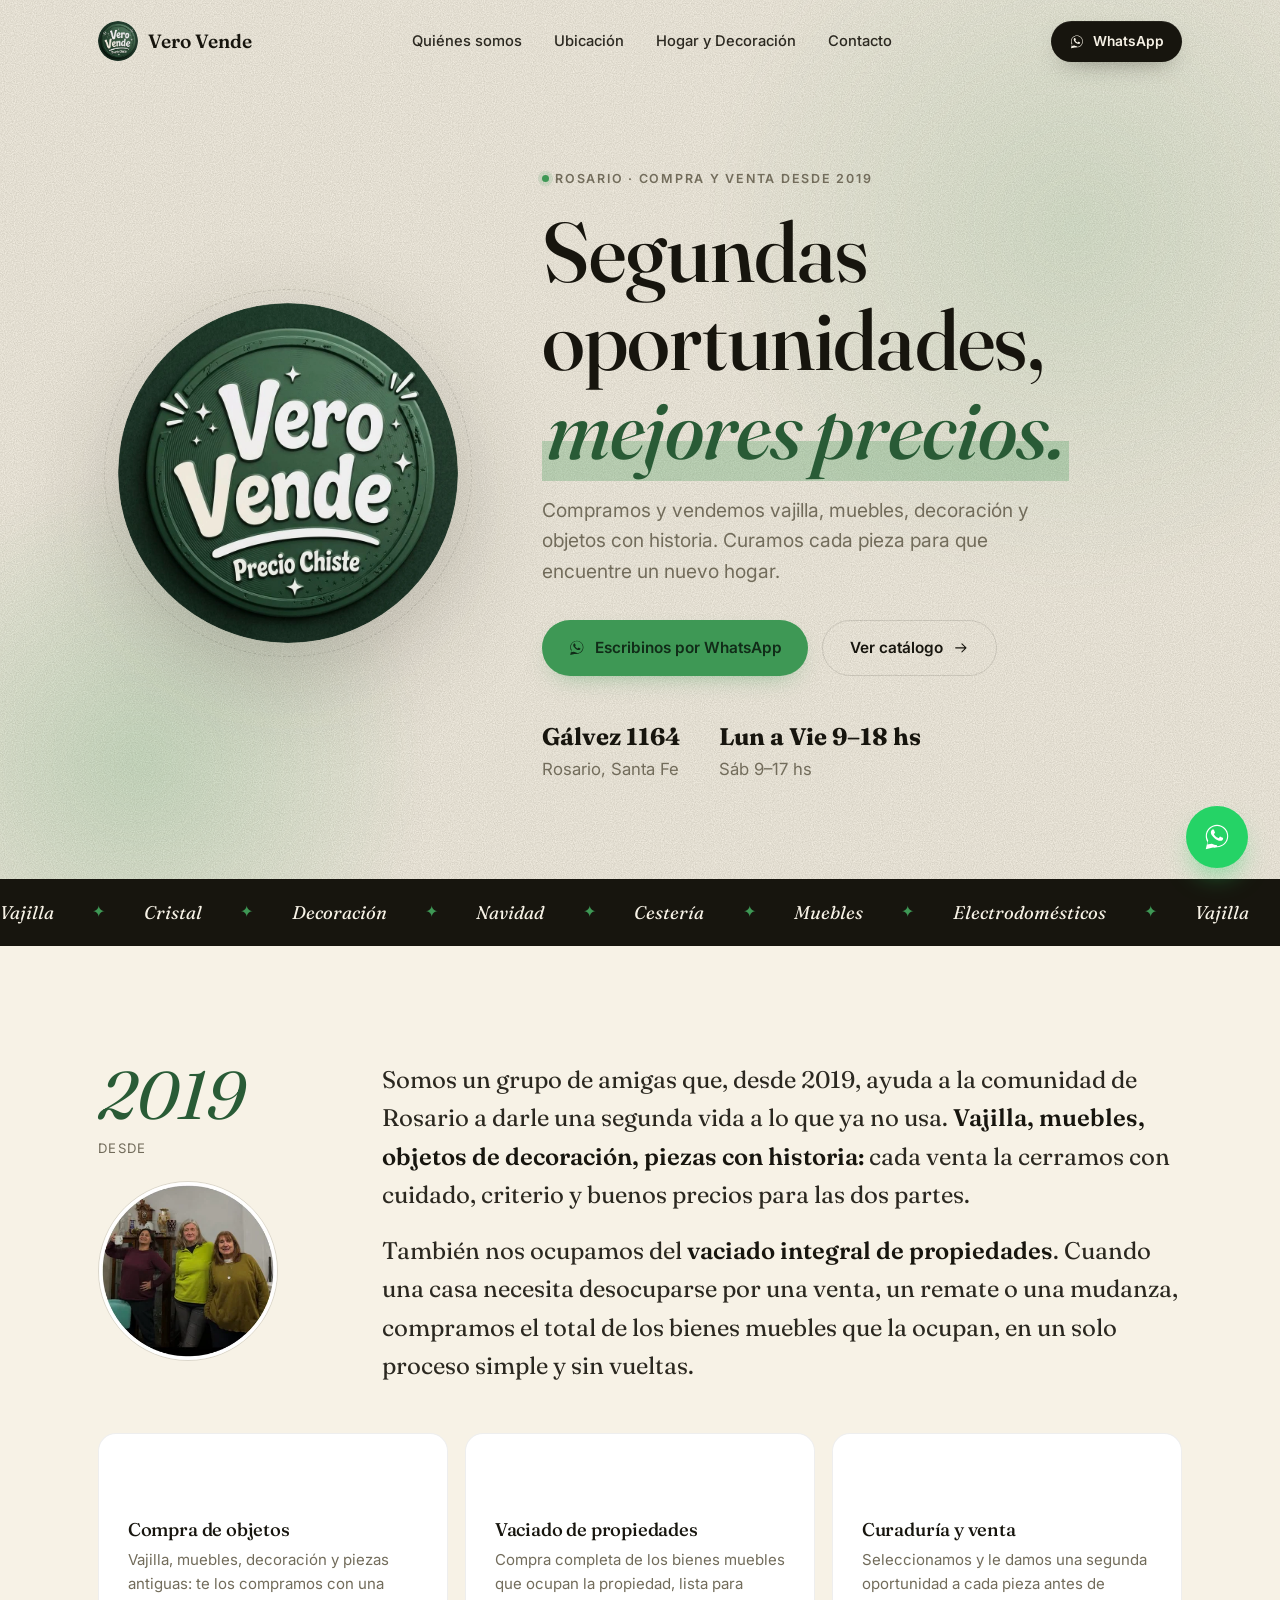
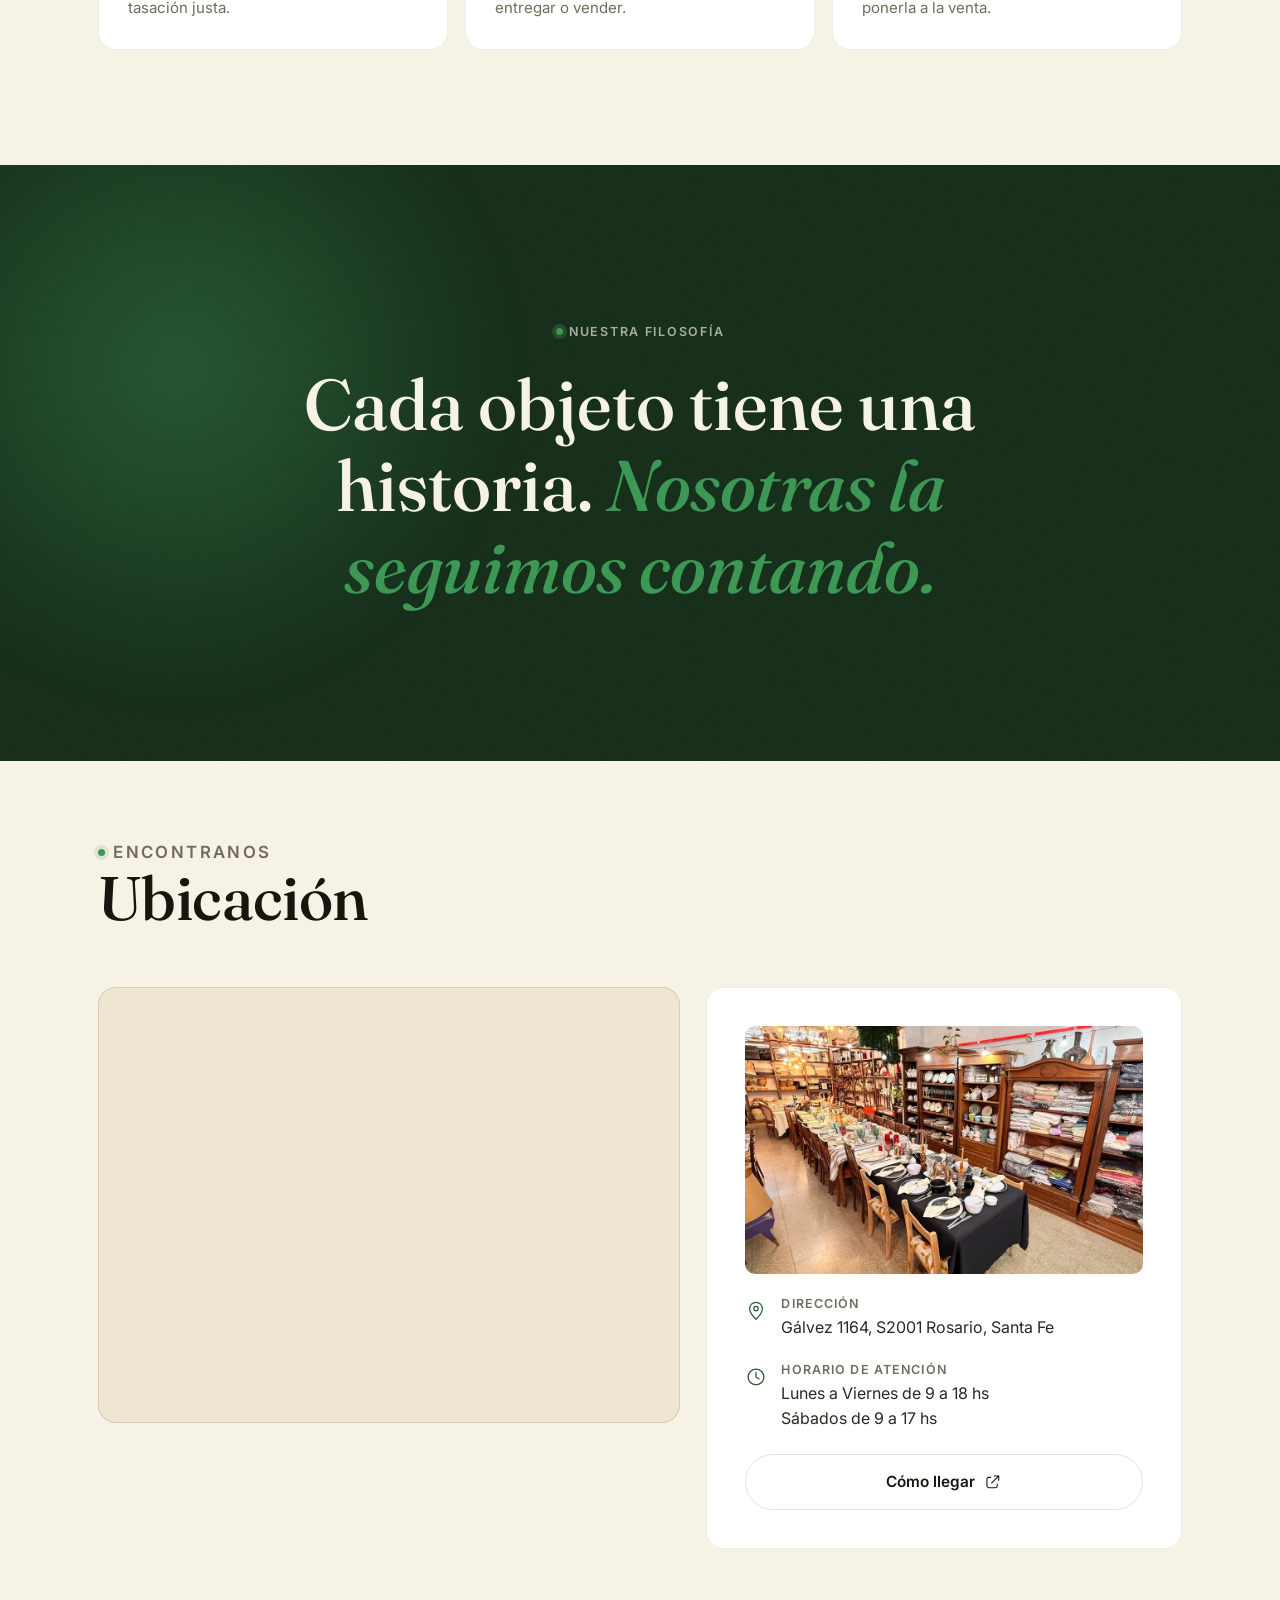
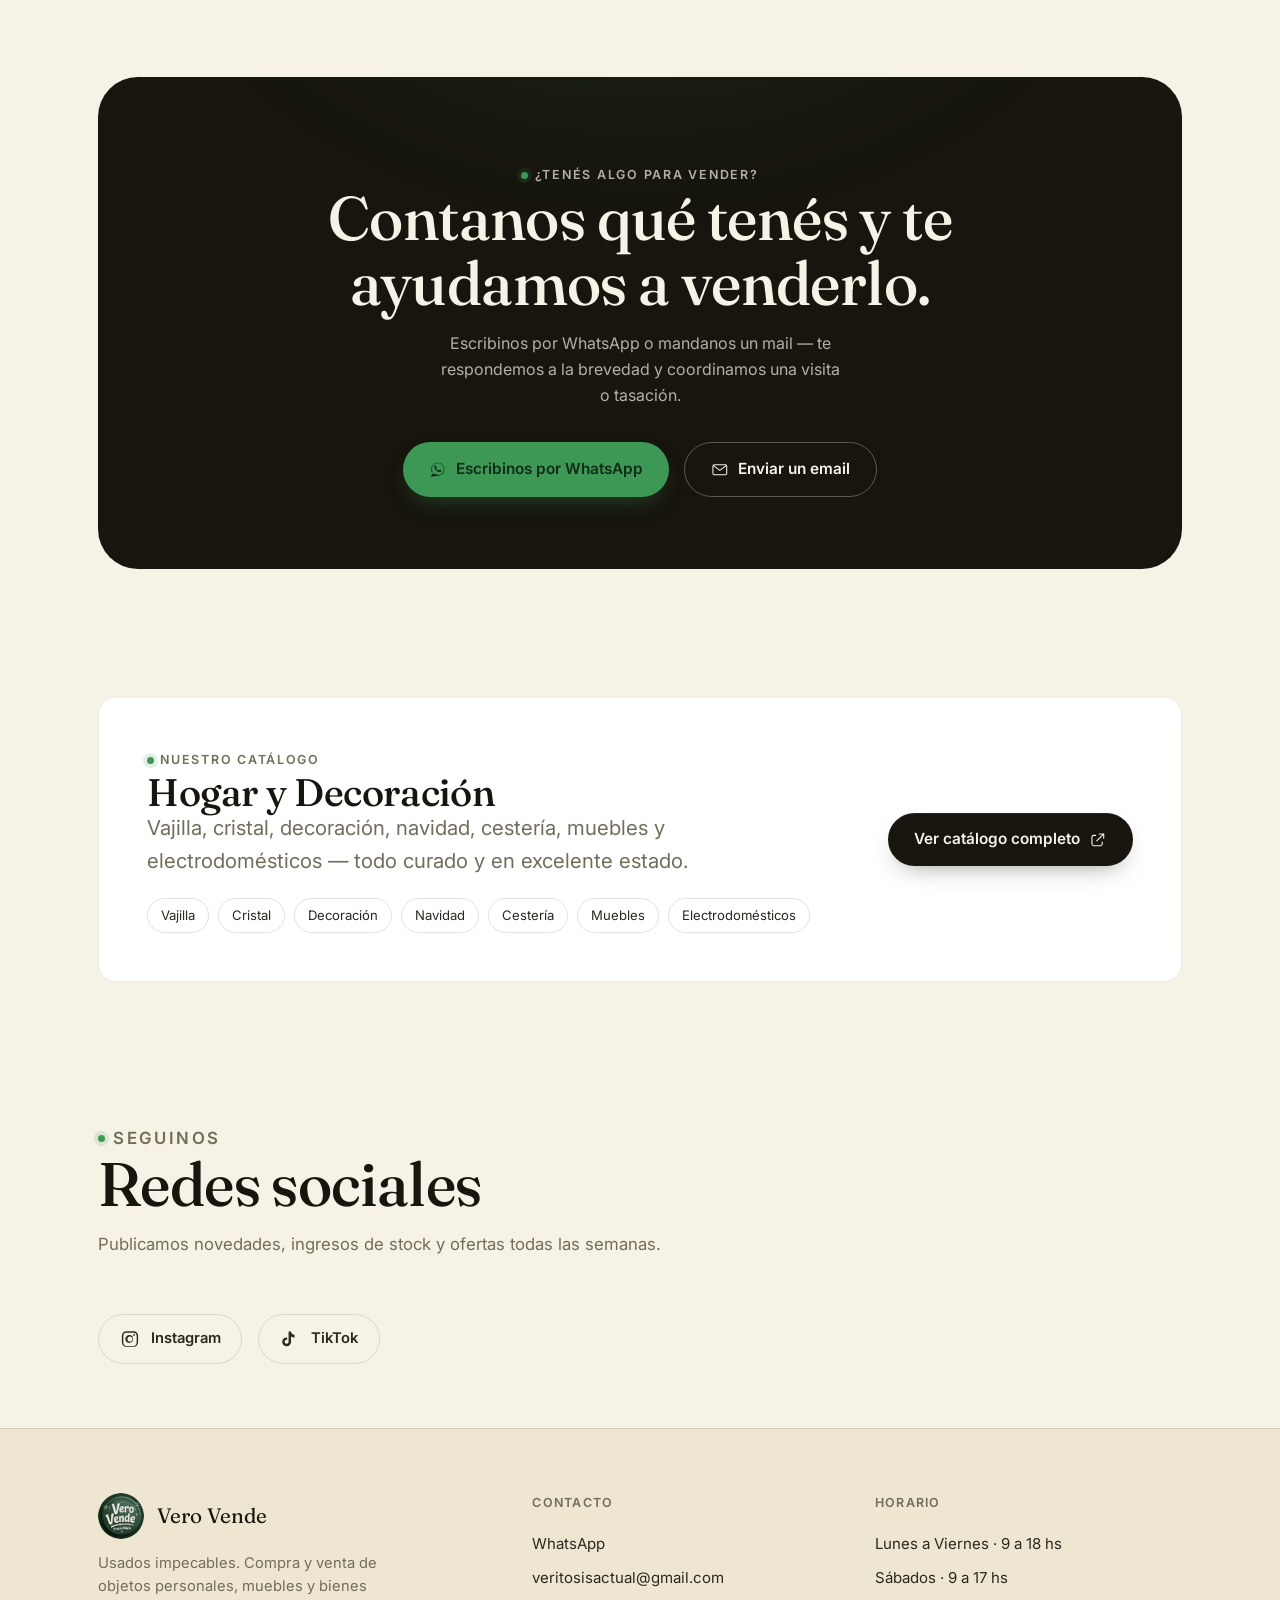
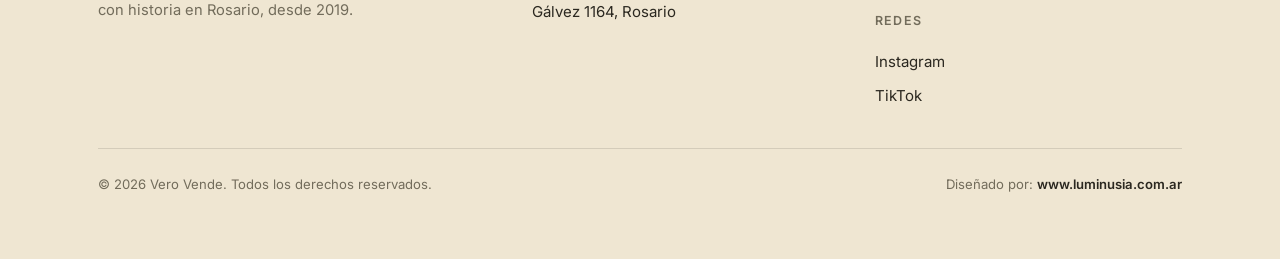
==== commit c88990ec: "Add files via upload" ====
--- a/index.html
+++ b/index.html
@@ -11,7 +11,7 @@
 <link rel="preload" as="image" href="logo-circle.webp" fetchpriority="high">
 <link rel="icon" href="favicon-32.png" sizes="32x32">
 <link rel="apple-touch-icon" href="favicon.png">
-<link rel="stylesheet" href="styles.css?v=20260924b">
+<link rel="stylesheet" href="styles.css?v=20260924c">
 <meta name="theme-color" content="#F7F2E6">
 </head>
 <body>
@@ -394,7 +394,7 @@
 </a>
 
 <script defer src="manifest.js"></script>
-<script defer src="main.js?v=20260924b"></script>
+<script defer src="main.js?v=20260924c"></script>
 <script>document.getElementById("year") && (document.getElementById("year").textContent = new Date().getFullYear());</script>
 </body>
 </html>
--- a/styles.css
+++ b/styles.css
@@ -701,12 +701,52 @@
 .gallery-arrow:active { transform: scale(.94); }
 .gallery-arrow .icon { width: 18px; height: 18px; }
 .gallery-arrow-prev .icon { transform: scaleX(-1); }
+.gallery-photo img { cursor: zoom-in; }
 @media (max-width: 560px) {
   .gallery { gap: .5rem; }
   .gallery-arrow { width: 34px; height: 34px; }
   .gallery-arrow .icon { width: 15px; height: 15px; }
 }
 
+/* --- Lightbox (click a gallery photo to enlarge) --- */
+.lightbox {
+  position: fixed; inset: 0; z-index: 2000;
+  display: flex; align-items: center; justify-content: center;
+  background: rgba(23,21,14,.92);
+  opacity: 0; visibility: hidden; pointer-events: none;
+  transition: opacity .3s var(--ease-out);
+  padding: clamp(1rem, 4vw, 3rem);
+}
+.lightbox.is-open { opacity: 1; visibility: visible; pointer-events: auto; }
+.lightbox-img {
+  max-width: min(92vw, 900px); max-height: 86vh; width: auto; height: auto;
+  object-fit: contain; border-radius: var(--radius-sm);
+  box-shadow: 0 20px 60px rgba(0,0,0,.5);
+  background: var(--paper);
+  transform: scale(.96); transition: transform .3s var(--ease-out);
+}
+.lightbox.is-open .lightbox-img { transform: scale(1); }
+.lightbox-close, .lightbox-arrow {
+  position: fixed; z-index: 2001;
+  width: 46px; height: 46px; border-radius: 50%;
+  display: flex; align-items: center; justify-content: center;
+  background: rgba(255,255,255,.12); border: 1px solid rgba(255,255,255,.3); color: var(--paper);
+  cursor: pointer; transition: background .25s var(--ease-out), transform .25s var(--ease-out);
+}
+.lightbox-close:hover, .lightbox-arrow:hover { background: var(--lime); border-color: var(--lime); color: var(--ink); transform: scale(1.08); }
+.lightbox-close .icon, .lightbox-arrow .icon { width: 20px; height: 20px; }
+.lightbox-close { top: clamp(1rem, 3vw, 2rem); right: clamp(1rem, 3vw, 2rem); }
+.lightbox-arrow-prev { left: clamp(.6rem, 3vw, 2rem); }
+.lightbox-arrow-next { right: clamp(.6rem, 3vw, 2rem); }
+.lightbox-arrow-prev .icon { transform: scaleX(-1); }
+@media (max-width: 640px) {
+  .lightbox-close, .lightbox-arrow { width: 38px; height: 38px; }
+  .lightbox-close .icon, .lightbox-arrow .icon { width: 16px; height: 16px; }
+}
+@media (prefers-reduced-motion: reduce) {
+  .lightbox, .lightbox-img { transition: none !important; }
+}
+
 .subsection {
   margin-top: 2.4rem; padding: clamp(1.4rem, 3vw, 2rem);
   background: var(--lime-tint); border: 1px dashed var(--lime-deep); border-radius: var(--radius-sm);
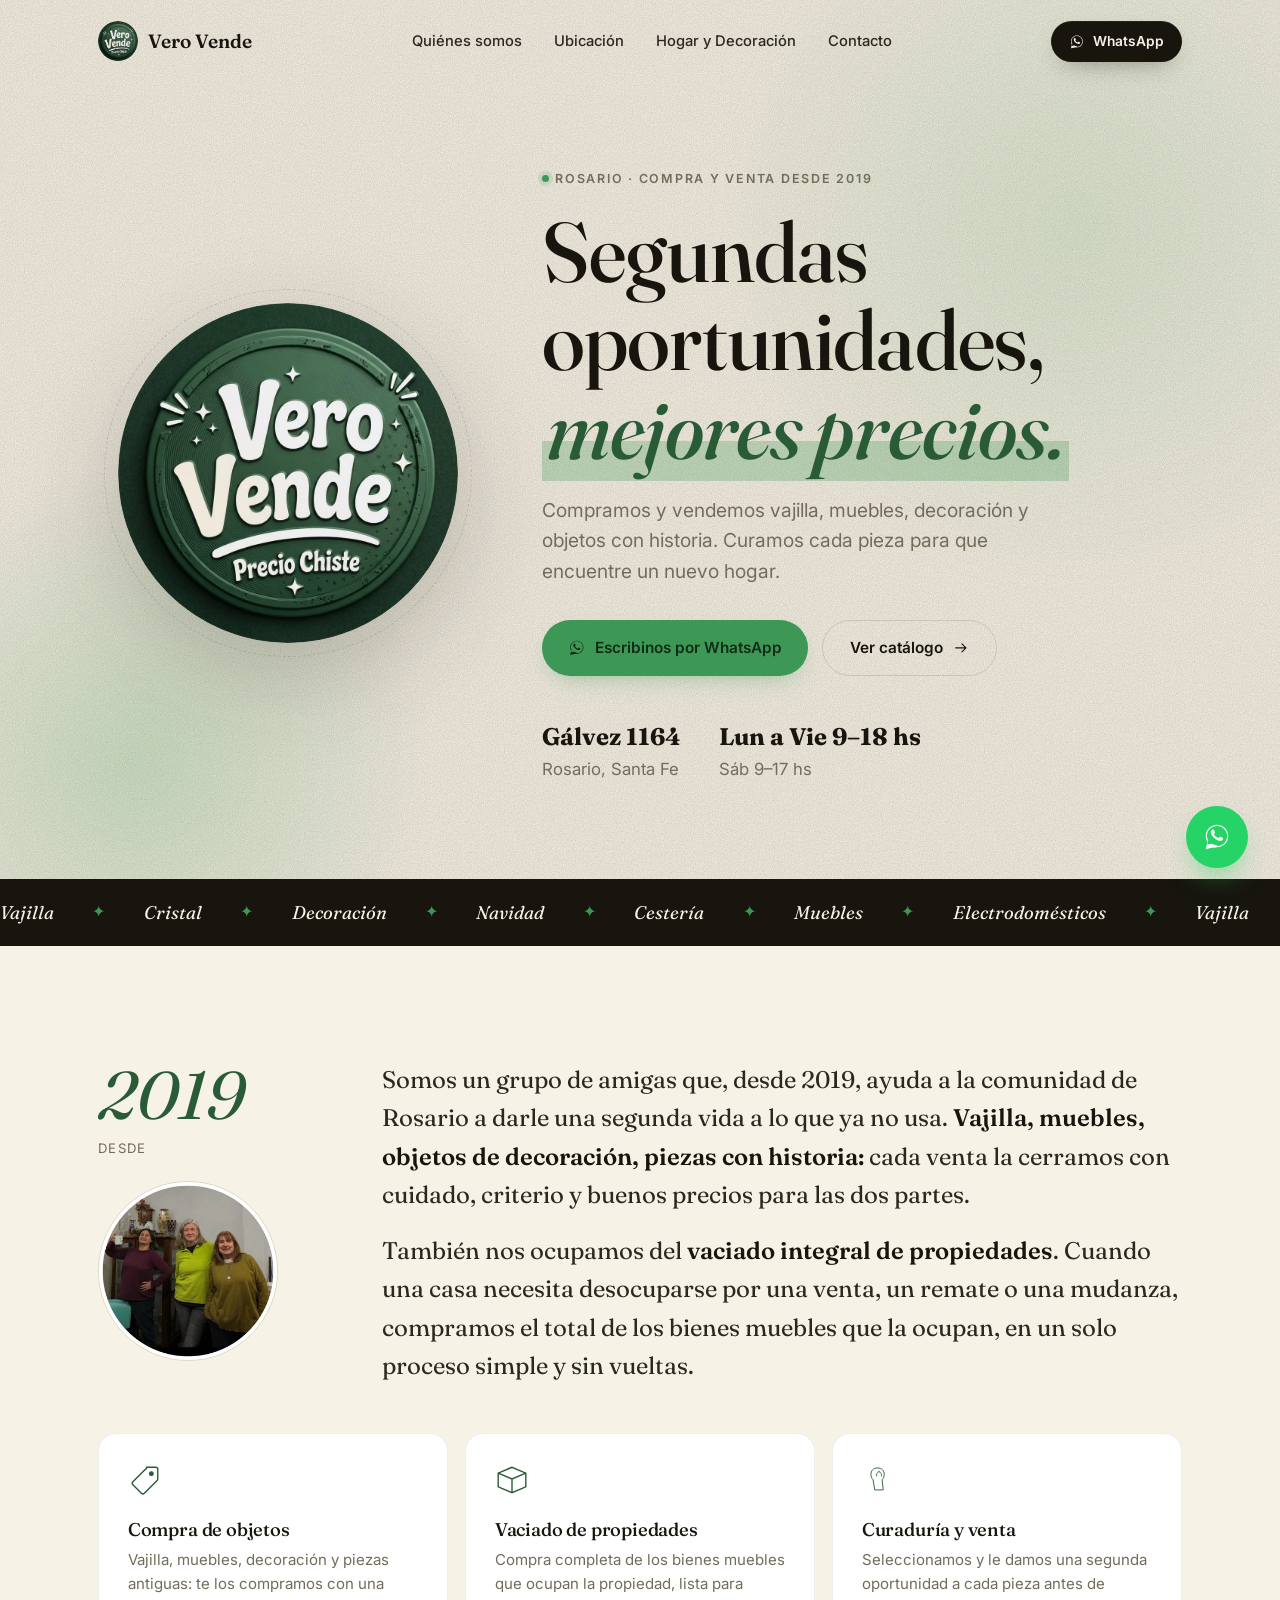
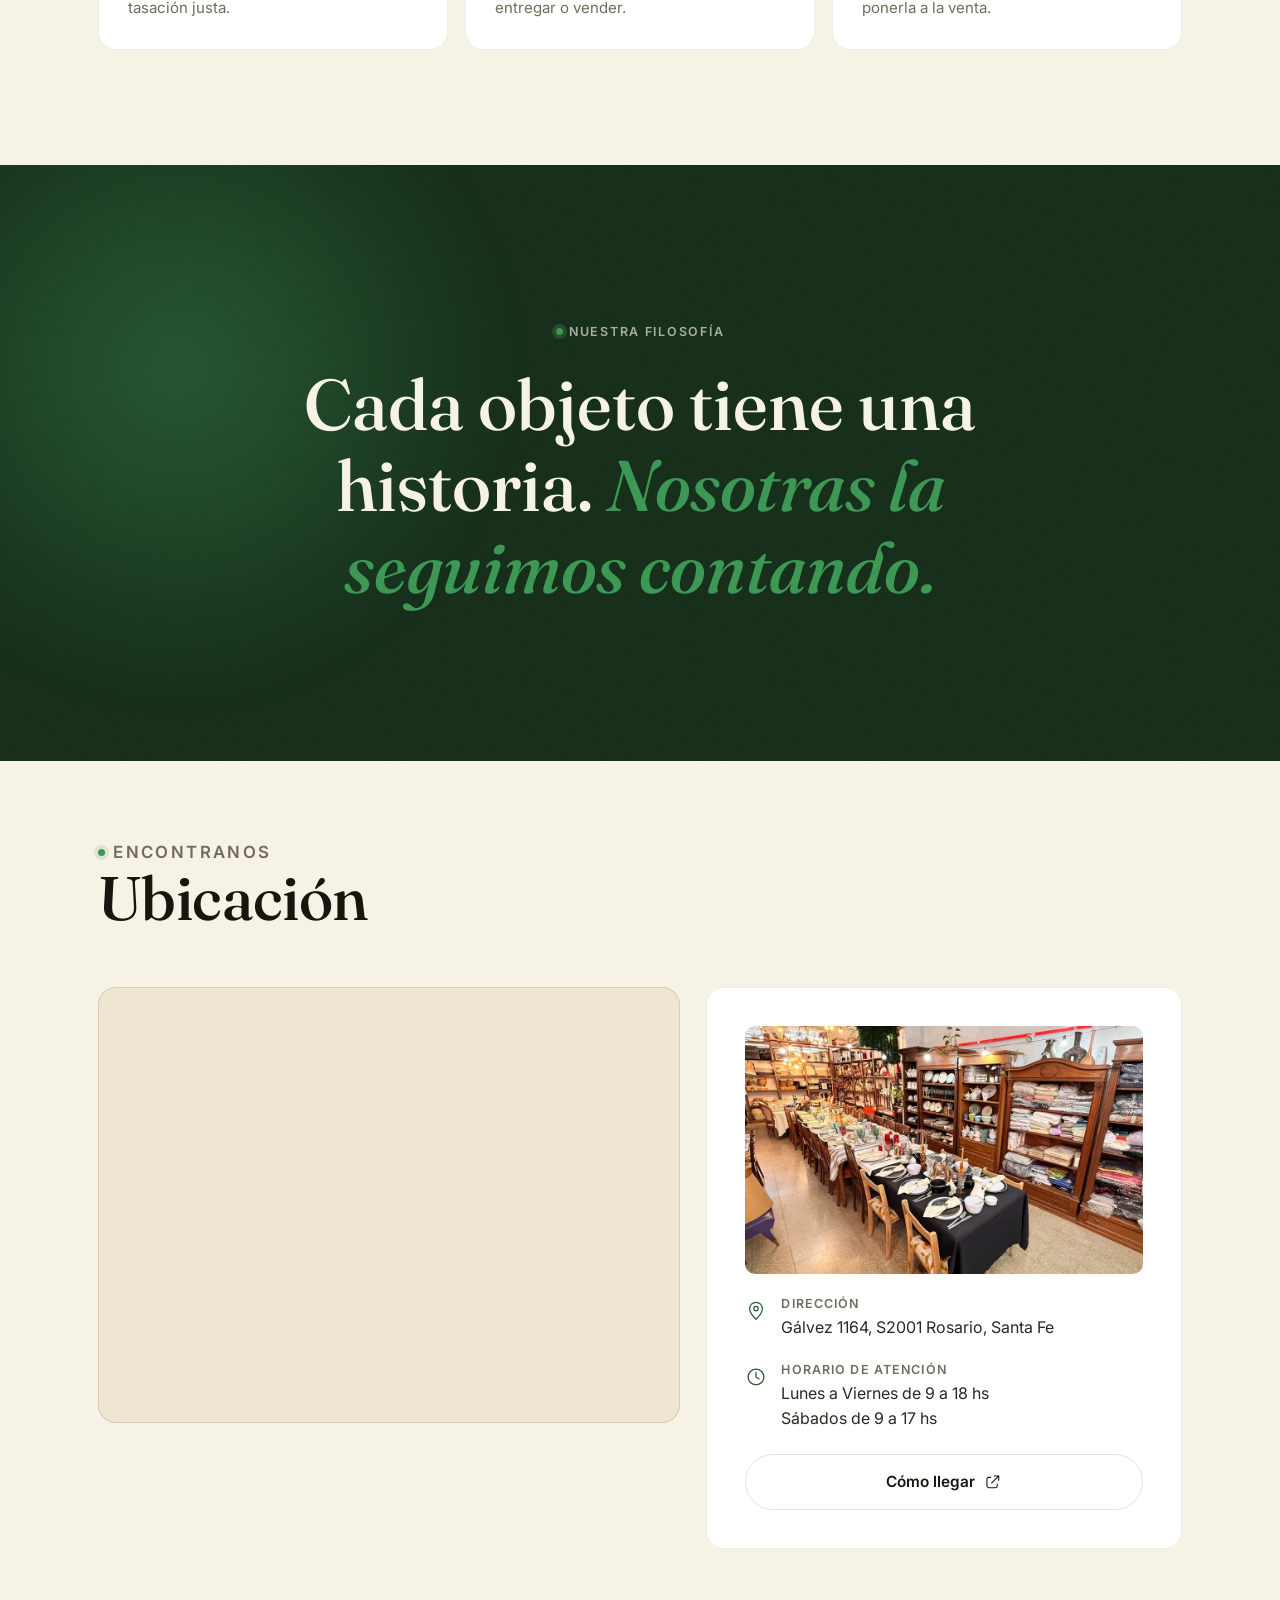
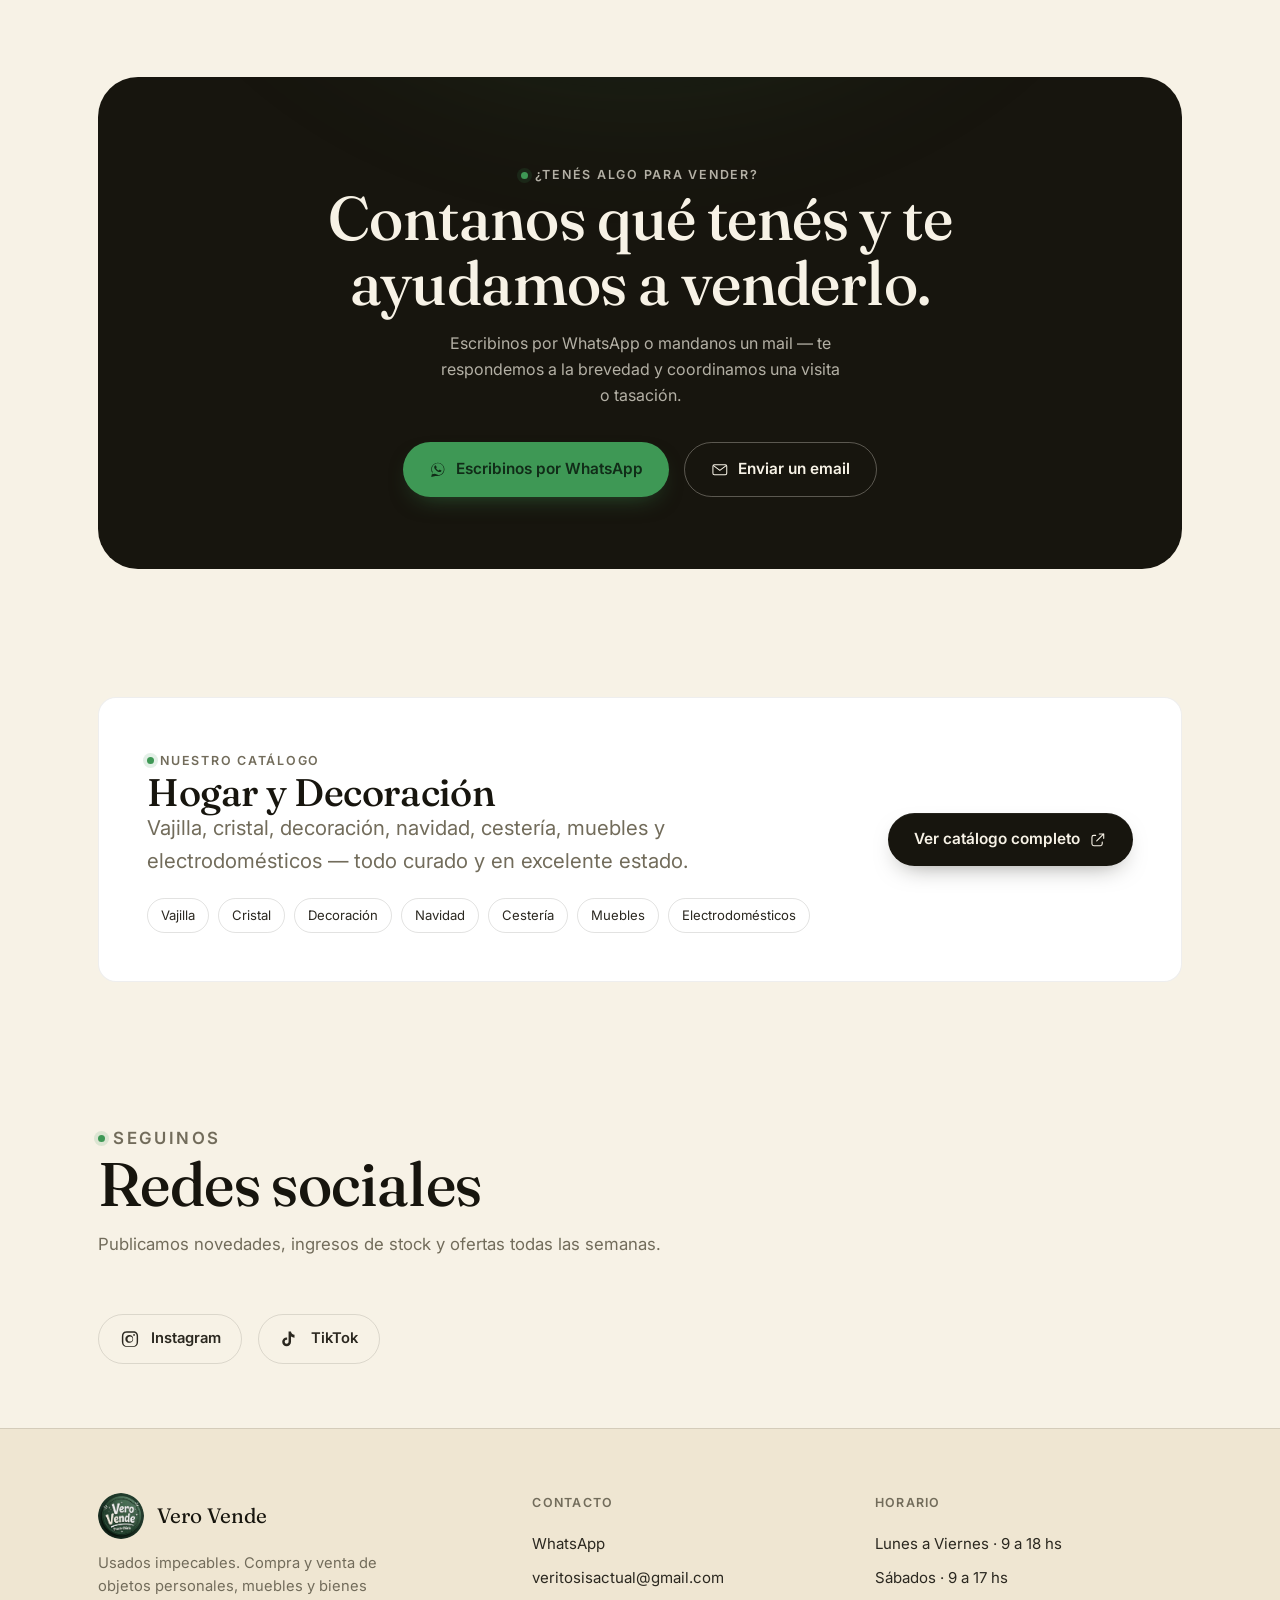
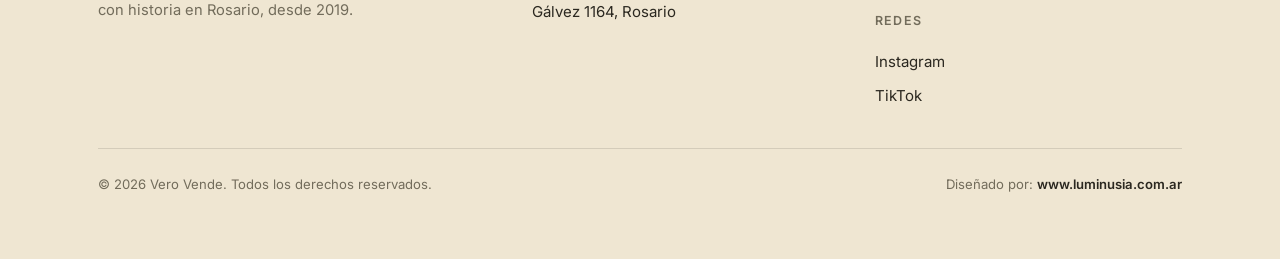
==== commit bfdeae46: "Add files via upload" ====
--- a/index.html
+++ b/index.html
@@ -11,7 +11,7 @@
 <link rel="preload" as="image" href="logo-circle.webp" fetchpriority="high">
 <link rel="icon" href="favicon-32.png" sizes="32x32">
 <link rel="apple-touch-icon" href="favicon.png">
-<link rel="stylesheet" href="styles.css?v=20260924c">
+<link rel="stylesheet" href="styles.css?v=20260925">
 <meta name="theme-color" content="#F7F2E6">
 </head>
 <body>
@@ -394,7 +394,7 @@
 </a>
 
 <script defer src="manifest.js"></script>
-<script defer src="main.js?v=20260924c"></script>
+<script defer src="main.js?v=20260925"></script>
 <script>document.getElementById("year") && (document.getElementById("year").textContent = new Date().getFullYear());</script>
 </body>
 </html>
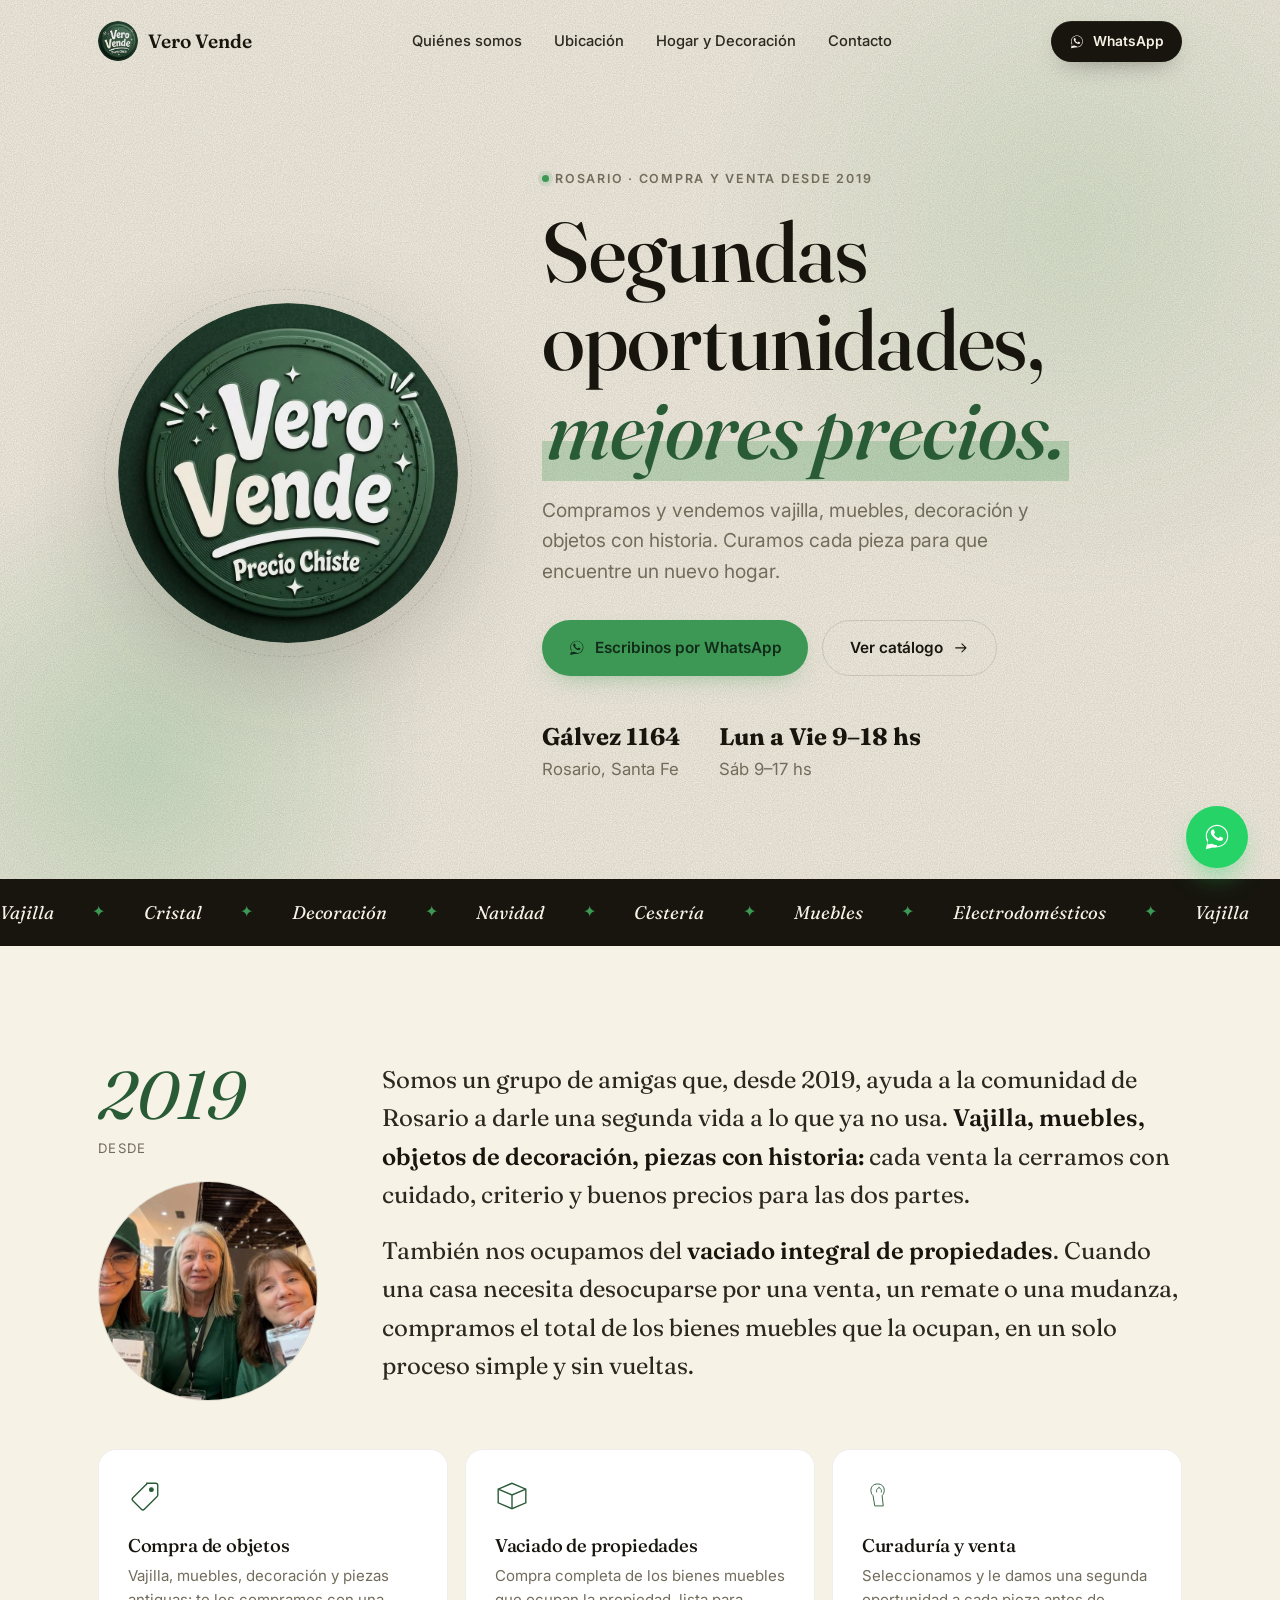
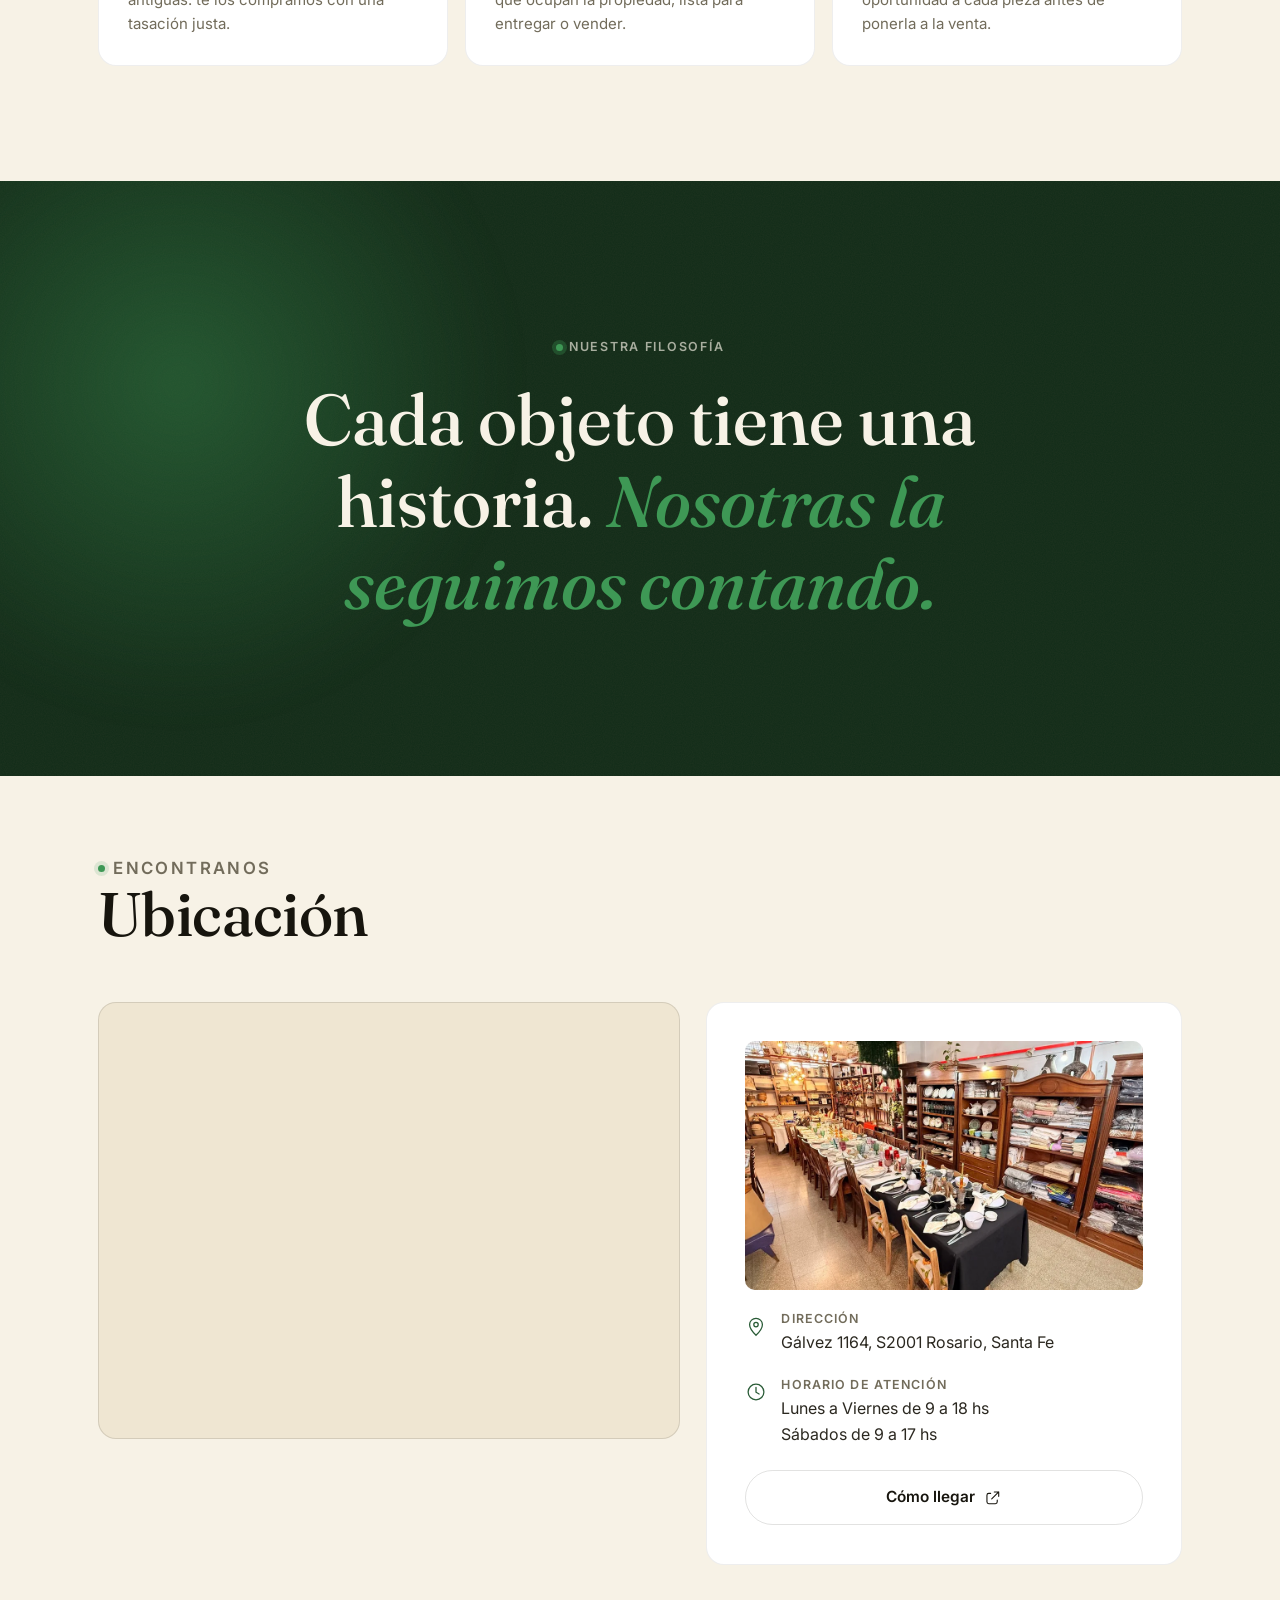
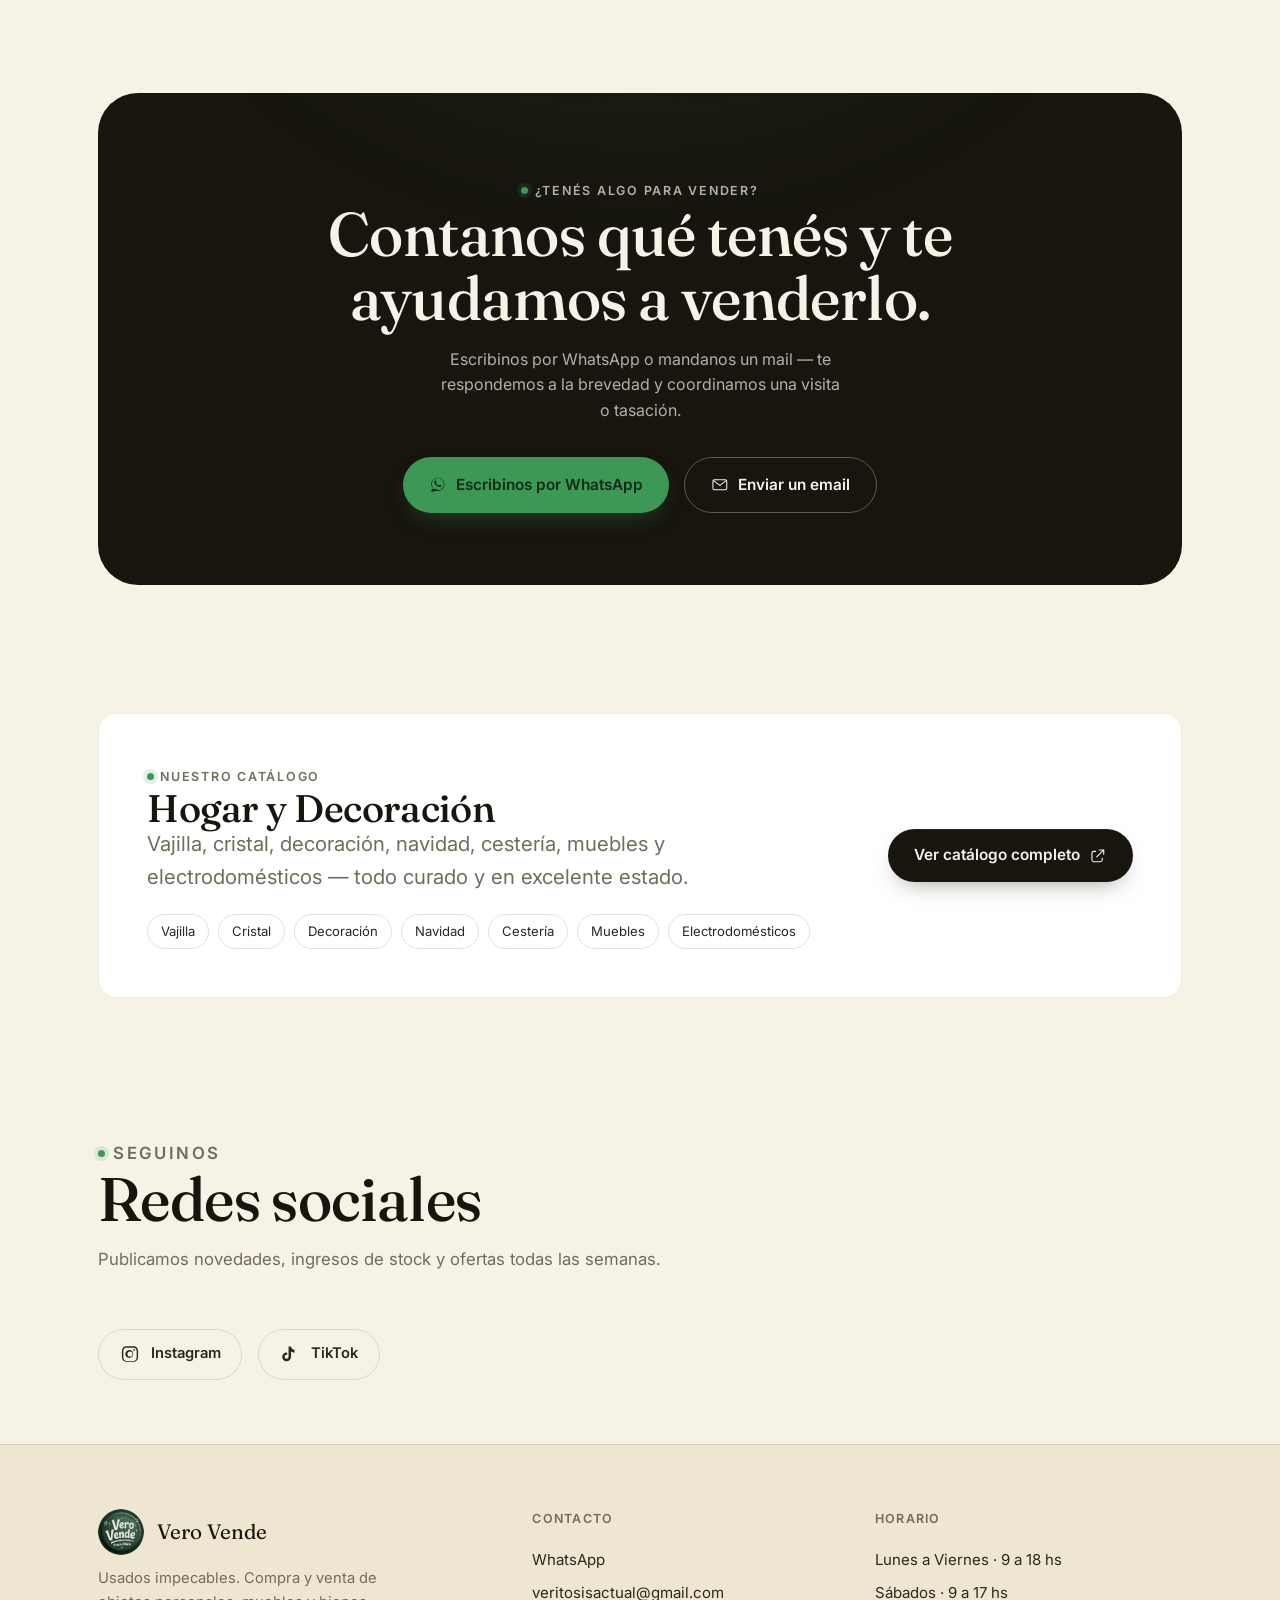
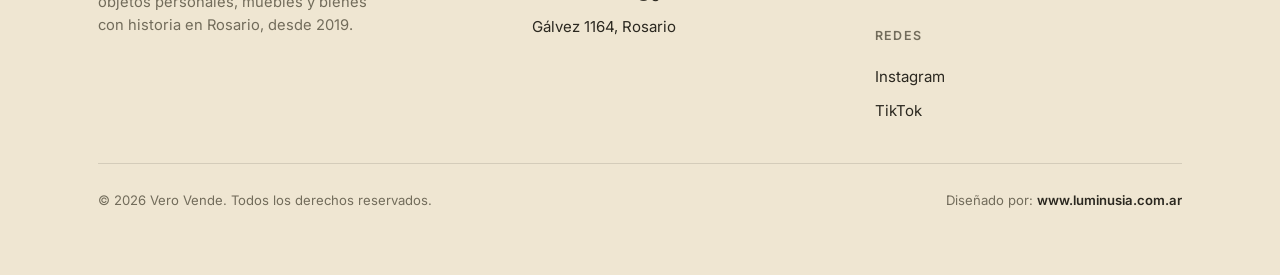
==== commit 8449d03f: "Add files via upload" ====
--- a/index.html
+++ b/index.html
@@ -11,7 +11,7 @@
 <link rel="preload" as="image" href="logo-circle.webp" fetchpriority="high">
 <link rel="icon" href="favicon-32.png" sizes="32x32">
 <link rel="apple-touch-icon" href="favicon.png">
-<link rel="stylesheet" href="styles.css?v=20260925">
+<link rel="stylesheet" href="styles.css?v=20260926">
 <meta name="theme-color" content="#F7F2E6">
 </head>
 <body>
@@ -208,7 +208,7 @@
         <div data-reveal>
           <div class="manifesto-num">2019</div>
           <p class="manifesto-label">Desde</p>
-          <img class="manifesto-photo" src="equipo.webp" alt="El equipo de Vero Vende" width="180" height="180" loading="lazy">
+          <img class="manifesto-photo" src="equipo.webp?v=20260926" alt="El equipo de Vero Vende" width="220" height="220" loading="lazy">
         </div>
         <div class="manifesto-body" data-reveal>
           <p>Somos un grupo de amigas que, desde 2019, ayuda a la comunidad de Rosario a darle una segunda vida a lo que ya no usa. <strong>Vajilla, muebles, objetos de decoración, piezas con historia:</strong> cada venta la cerramos con cuidado, criterio y buenos precios para las dos partes.</p>
--- a/styles.css
+++ b/styles.css
@@ -341,7 +341,7 @@
 }
 .manifesto-label { margin-top: .6rem; font-size: .82rem; letter-spacing: .1em; text-transform: uppercase; color: var(--ink-mute); }
 .manifesto-photo {
-  display: block; margin-top: 1.4rem; width: 180px; height: 180px; max-width: 100%;
+  display: block; margin-top: 1.4rem; width: 220px; height: 220px; max-width: 100%;
   border-radius: 50%; object-fit: cover; border: 1px solid var(--line);
 }
 .manifesto-body p { font-size: clamp(1.1rem, 1.9vw, 1.5rem); color: var(--ink-soft); font-family: var(--serif); font-weight: 400; }
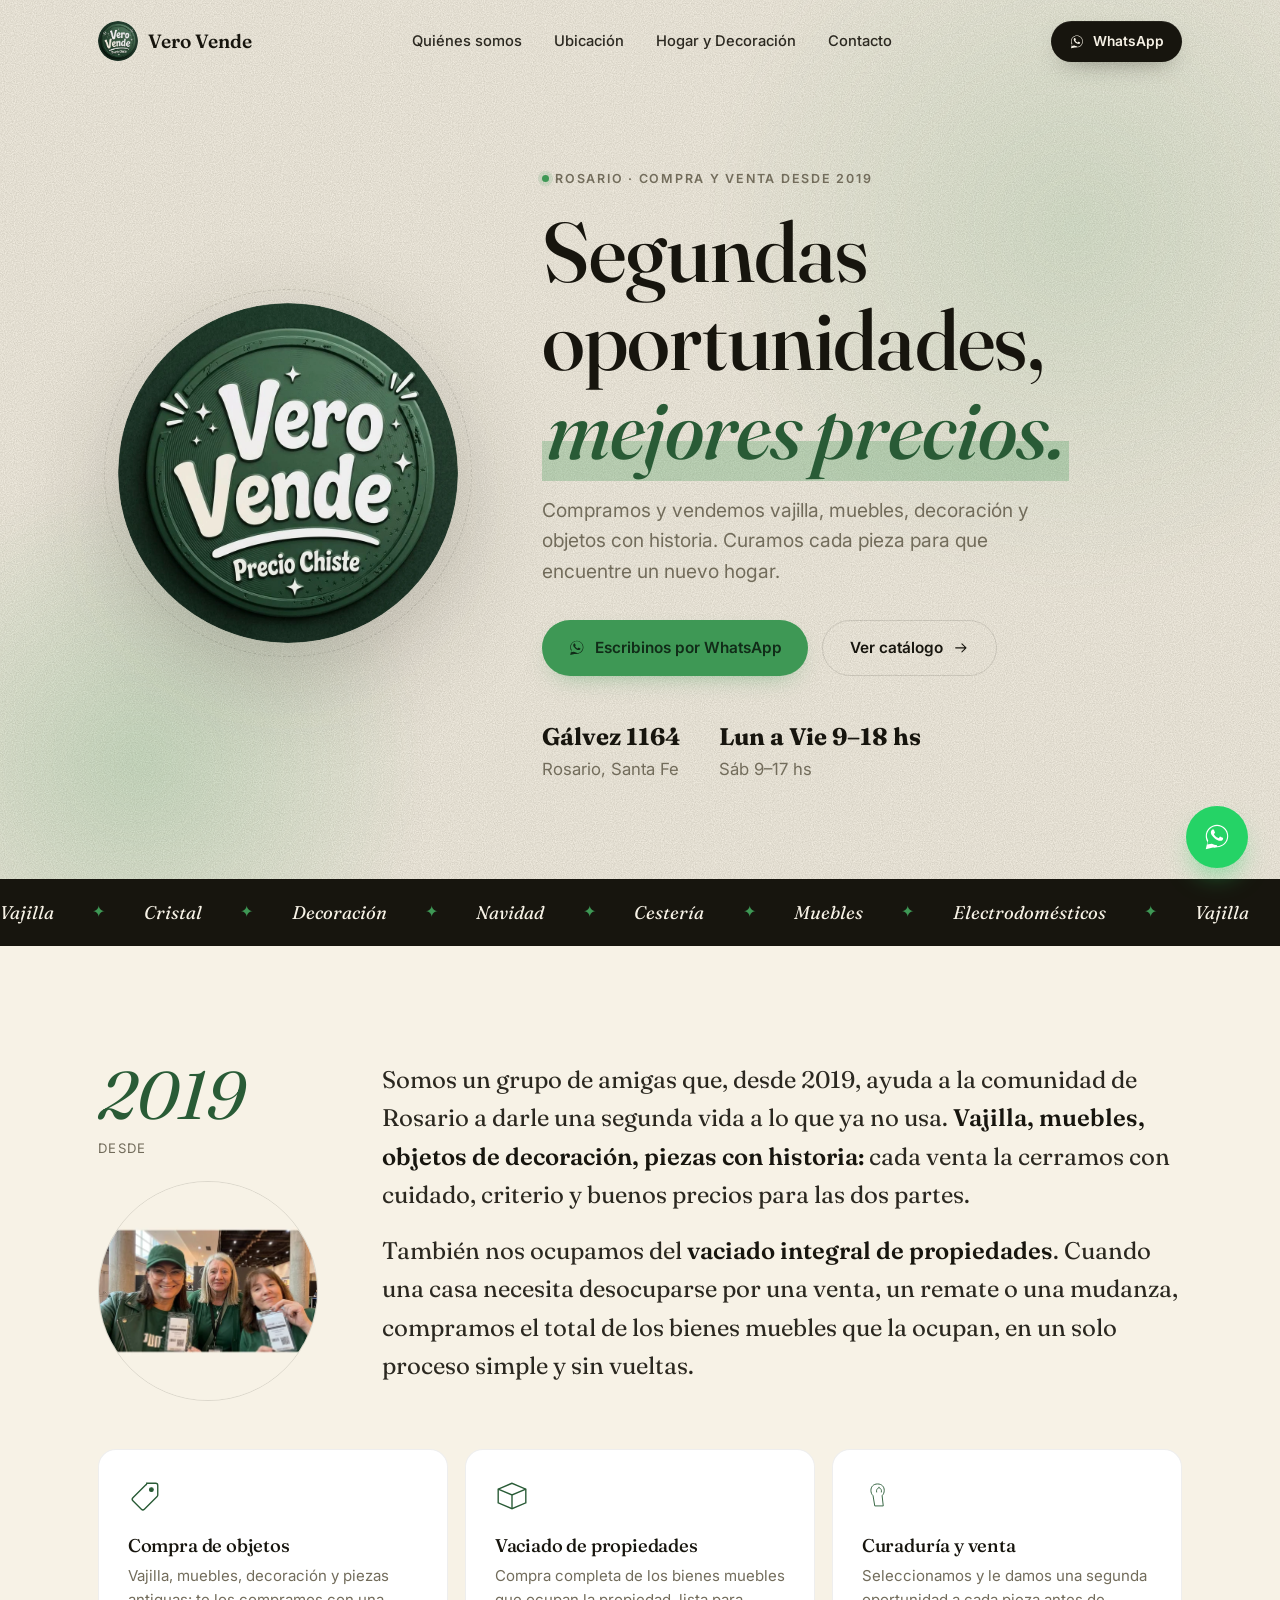
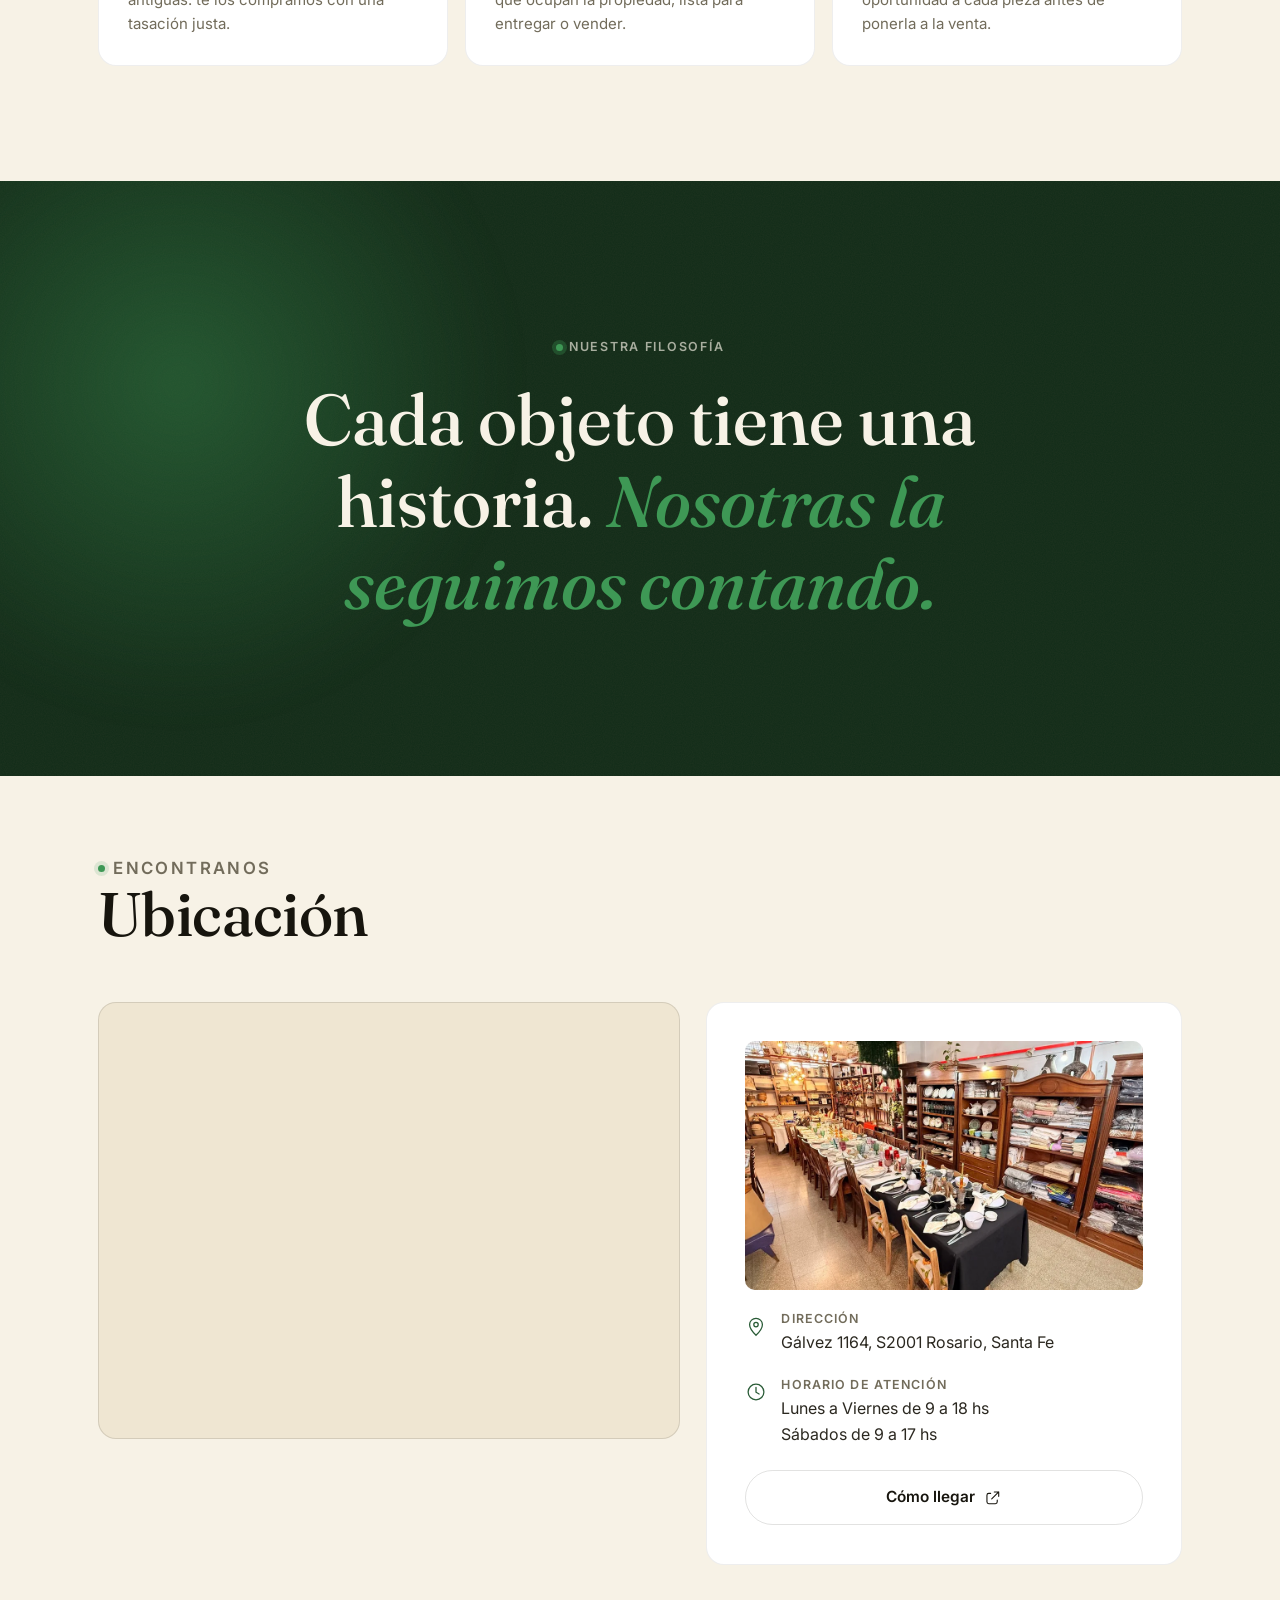
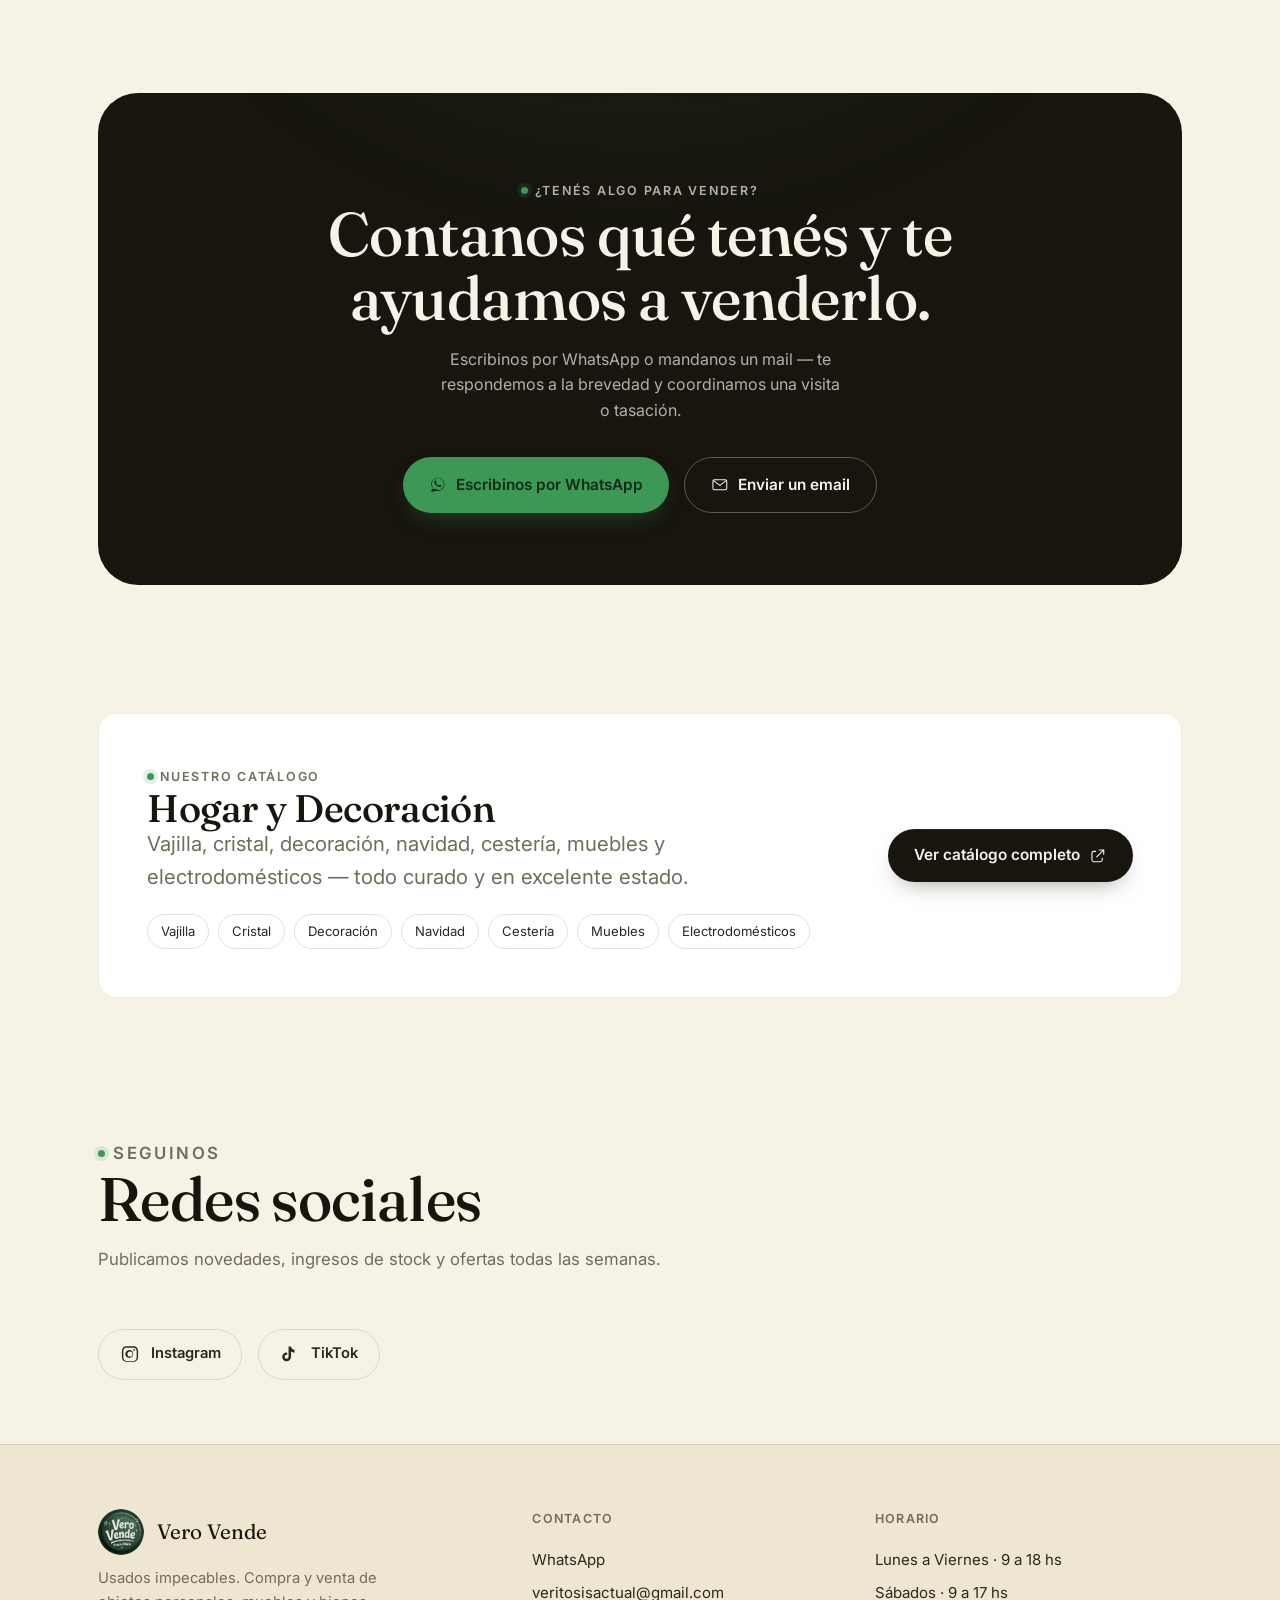
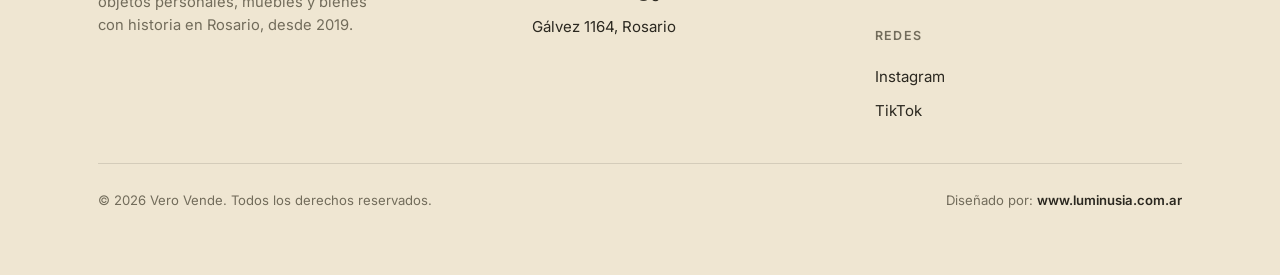
==== commit fdbcbfca: "Add files via upload" ====
--- a/index.html
+++ b/index.html
@@ -208,7 +208,7 @@
         <div data-reveal>
           <div class="manifesto-num">2019</div>
           <p class="manifesto-label">Desde</p>
-          <img class="manifesto-photo" src="equipo.webp?v=20260926" alt="El equipo de Vero Vende" width="220" height="220" loading="lazy">
+          <img class="manifesto-photo" src="equipo.webp?v=20260926b" alt="El equipo de Vero Vende" width="220" height="220" loading="lazy">
         </div>
         <div class="manifesto-body" data-reveal>
           <p>Somos un grupo de amigas que, desde 2019, ayuda a la comunidad de Rosario a darle una segunda vida a lo que ya no usa. <strong>Vajilla, muebles, objetos de decoración, piezas con historia:</strong> cada venta la cerramos con cuidado, criterio y buenos precios para las dos partes.</p>
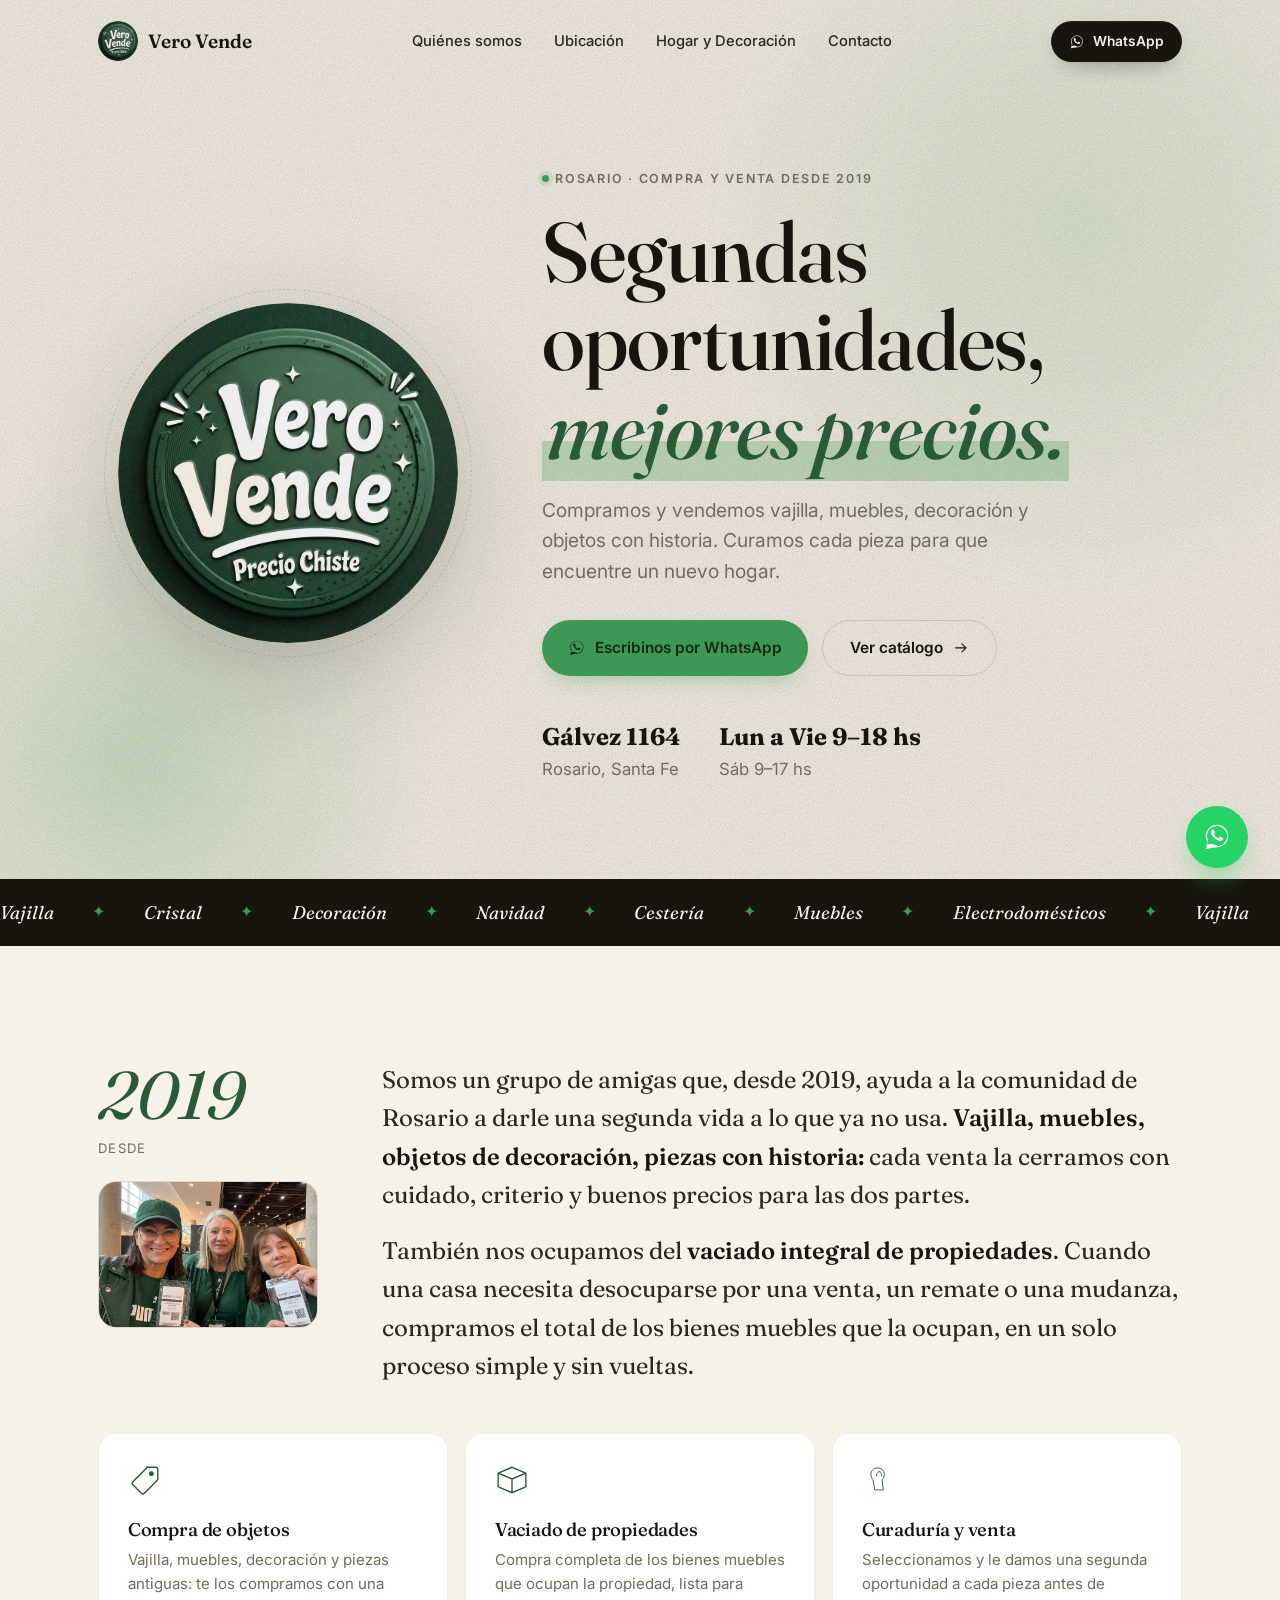
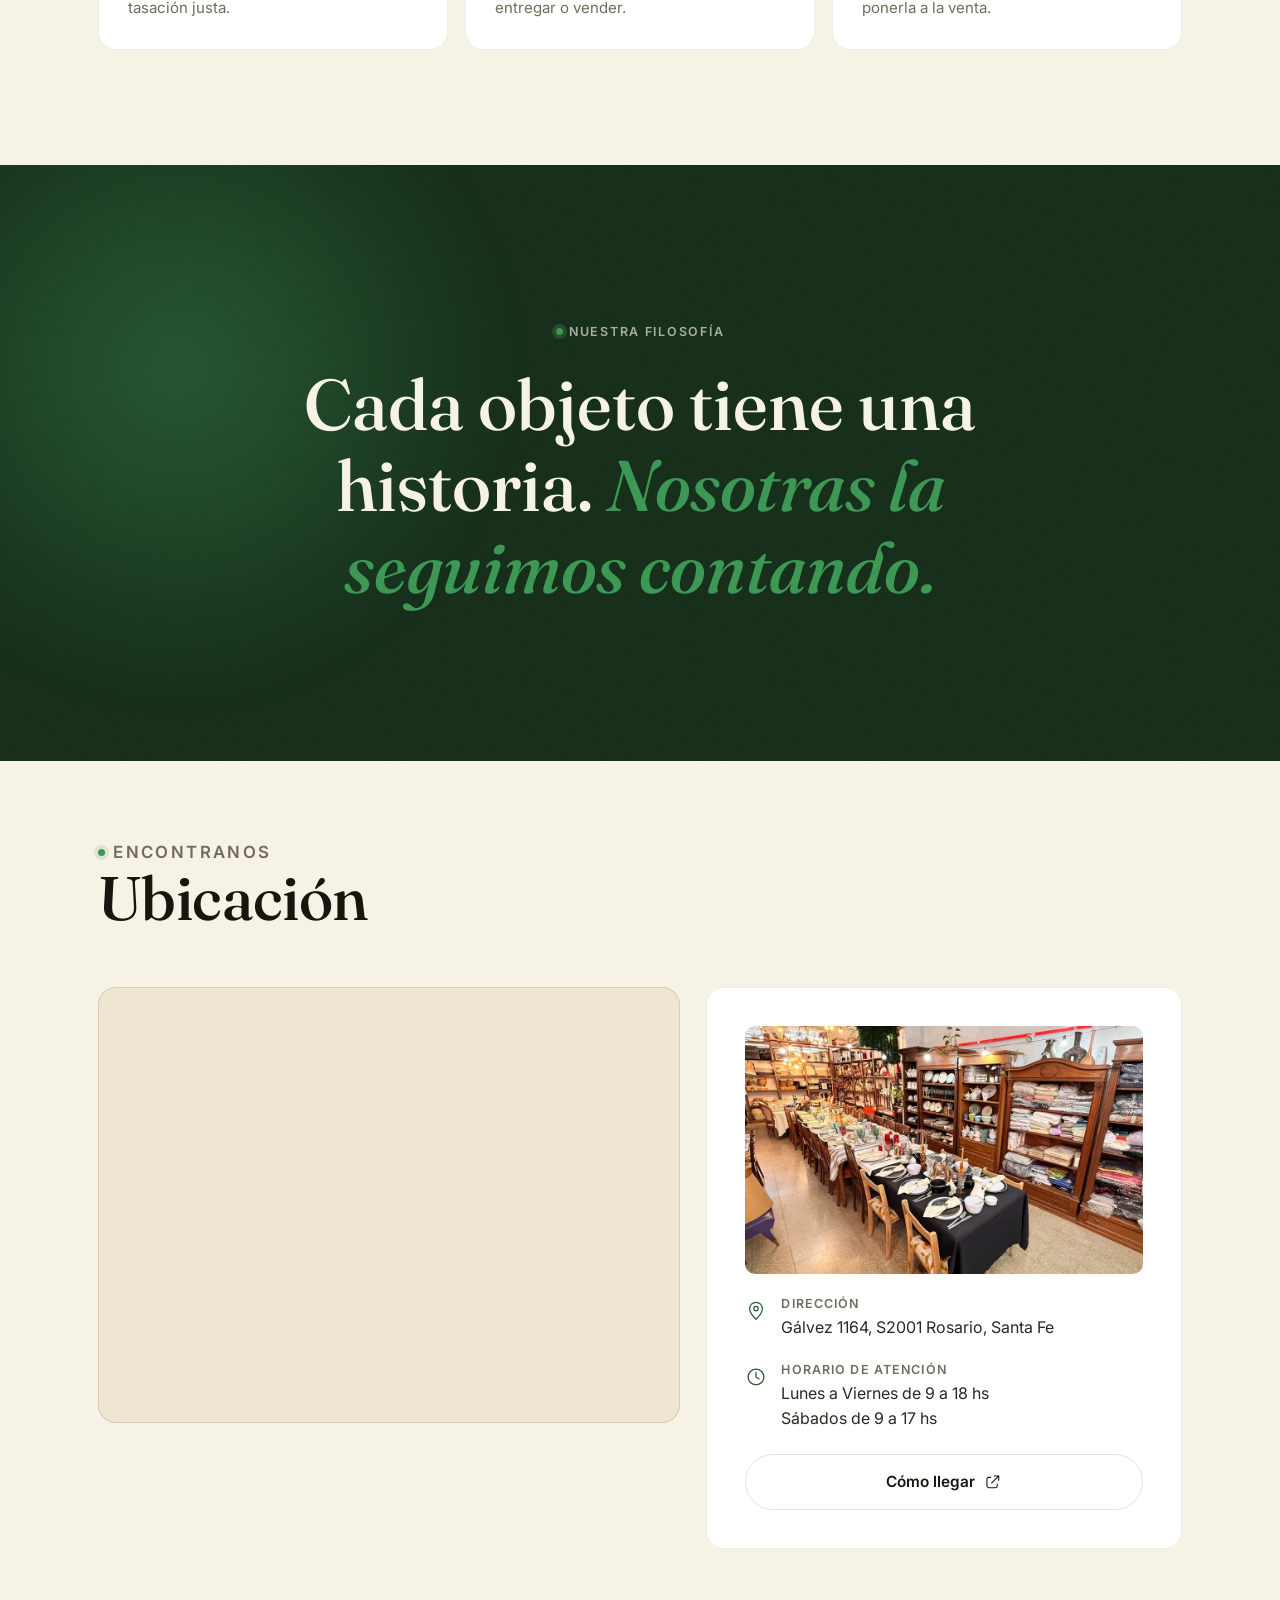
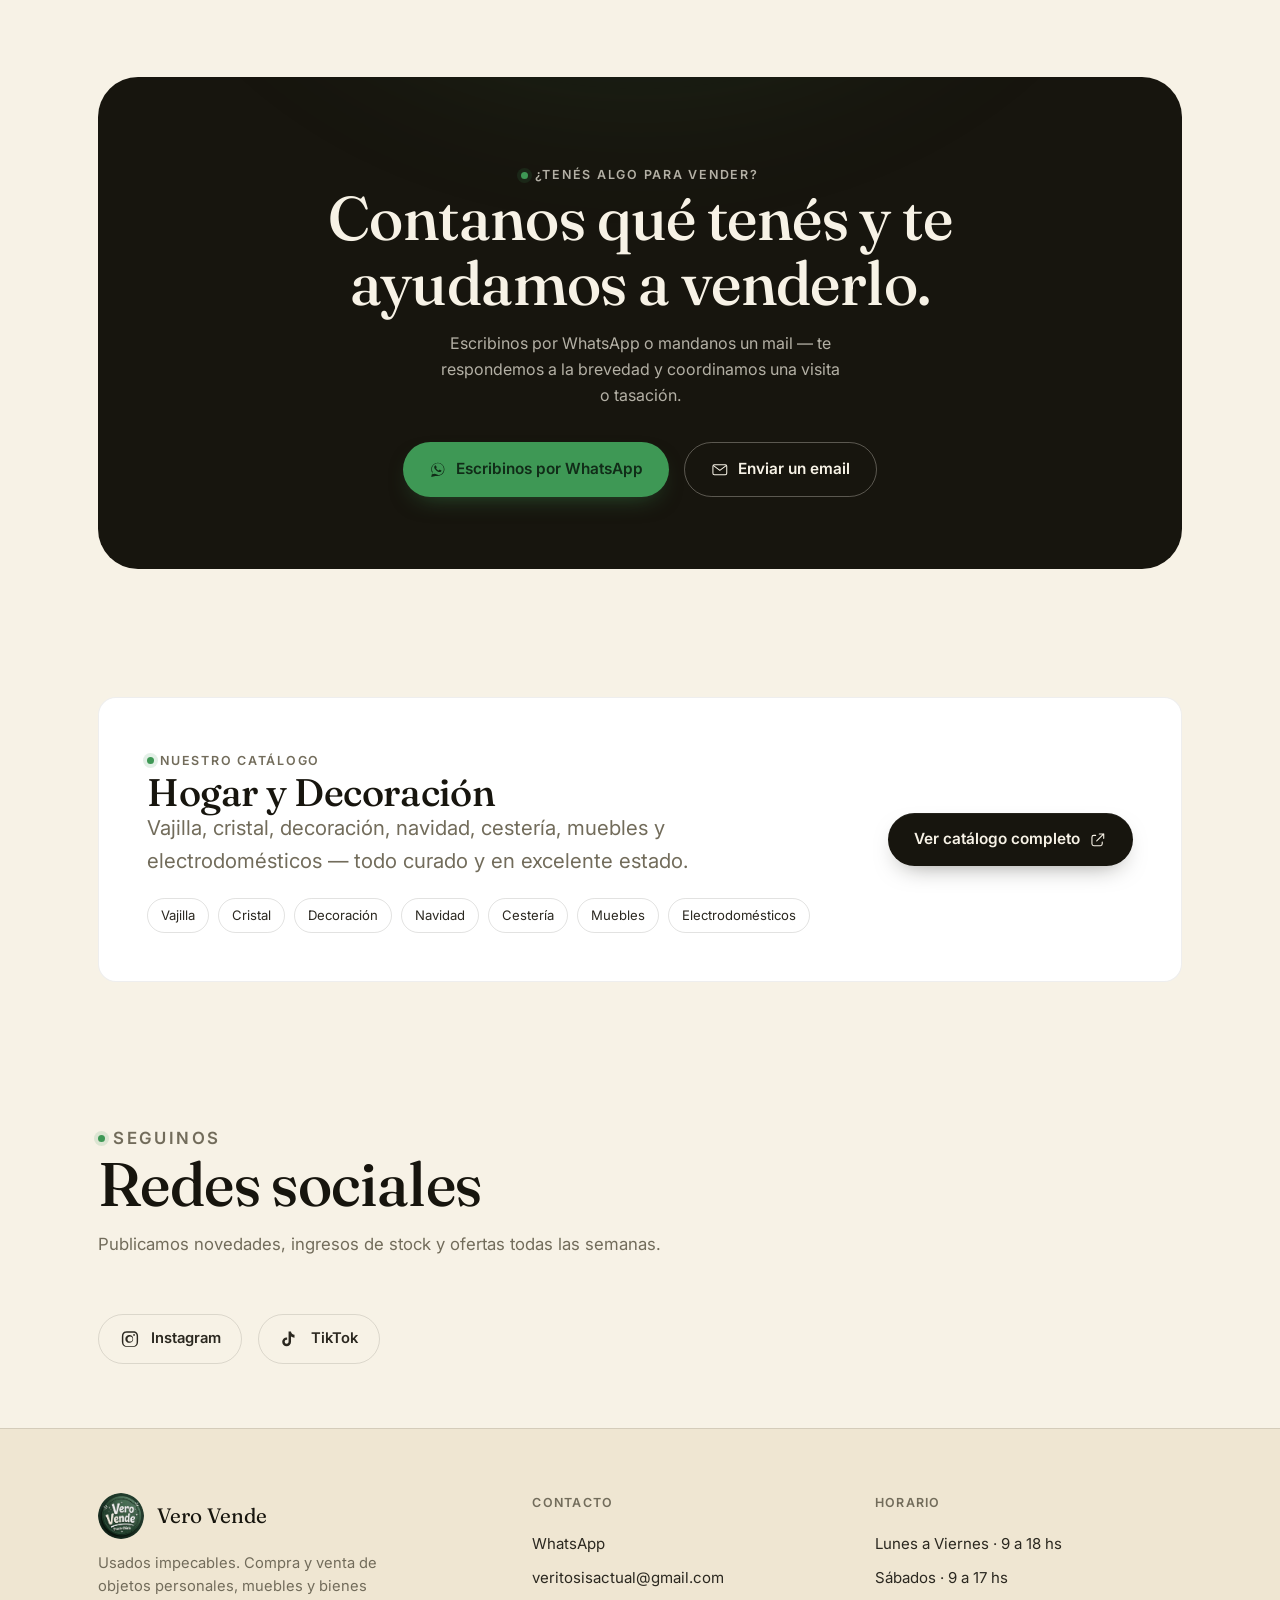
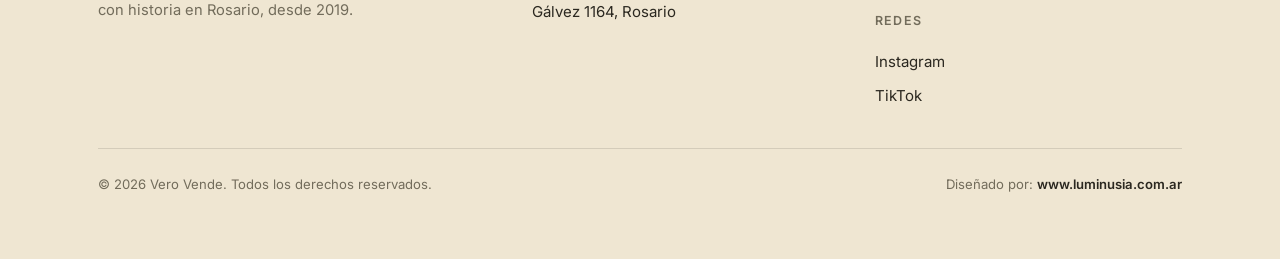
==== commit 95b1f420: "Add files via upload" ====
--- a/index.html
+++ b/index.html
@@ -208,7 +208,7 @@
         <div data-reveal>
           <div class="manifesto-num">2019</div>
           <p class="manifesto-label">Desde</p>
-          <img class="manifesto-photo" src="equipo.webp?v=20260926b" alt="El equipo de Vero Vende" width="220" height="220" loading="lazy">
+          <img class="manifesto-photo" src="equipo.webp?v=20260927" alt="El equipo de Vero Vende" width="220" height="147" loading="lazy">
         </div>
         <div class="manifesto-body" data-reveal>
           <p>Somos un grupo de amigas que, desde 2019, ayuda a la comunidad de Rosario a darle una segunda vida a lo que ya no usa. <strong>Vajilla, muebles, objetos de decoración, piezas con historia:</strong> cada venta la cerramos con cuidado, criterio y buenos precios para las dos partes.</p>
--- a/styles.css
+++ b/styles.css
@@ -341,8 +341,8 @@
 }
 .manifesto-label { margin-top: .6rem; font-size: .82rem; letter-spacing: .1em; text-transform: uppercase; color: var(--ink-mute); }
 .manifesto-photo {
-  display: block; margin-top: 1.4rem; width: 220px; height: 220px; max-width: 100%;
-  border-radius: 50%; object-fit: cover; border: 1px solid var(--line);
+  display: block; margin-top: 1.4rem; width: 220px; aspect-ratio: 3 / 2; max-width: 100%;
+  border-radius: var(--radius); object-fit: cover; border: 1px solid var(--line);
 }
 .manifesto-body p { font-size: clamp(1.1rem, 1.9vw, 1.5rem); color: var(--ink-soft); font-family: var(--serif); font-weight: 400; }
 .manifesto-body p + p { margin-top: 1.1rem; }
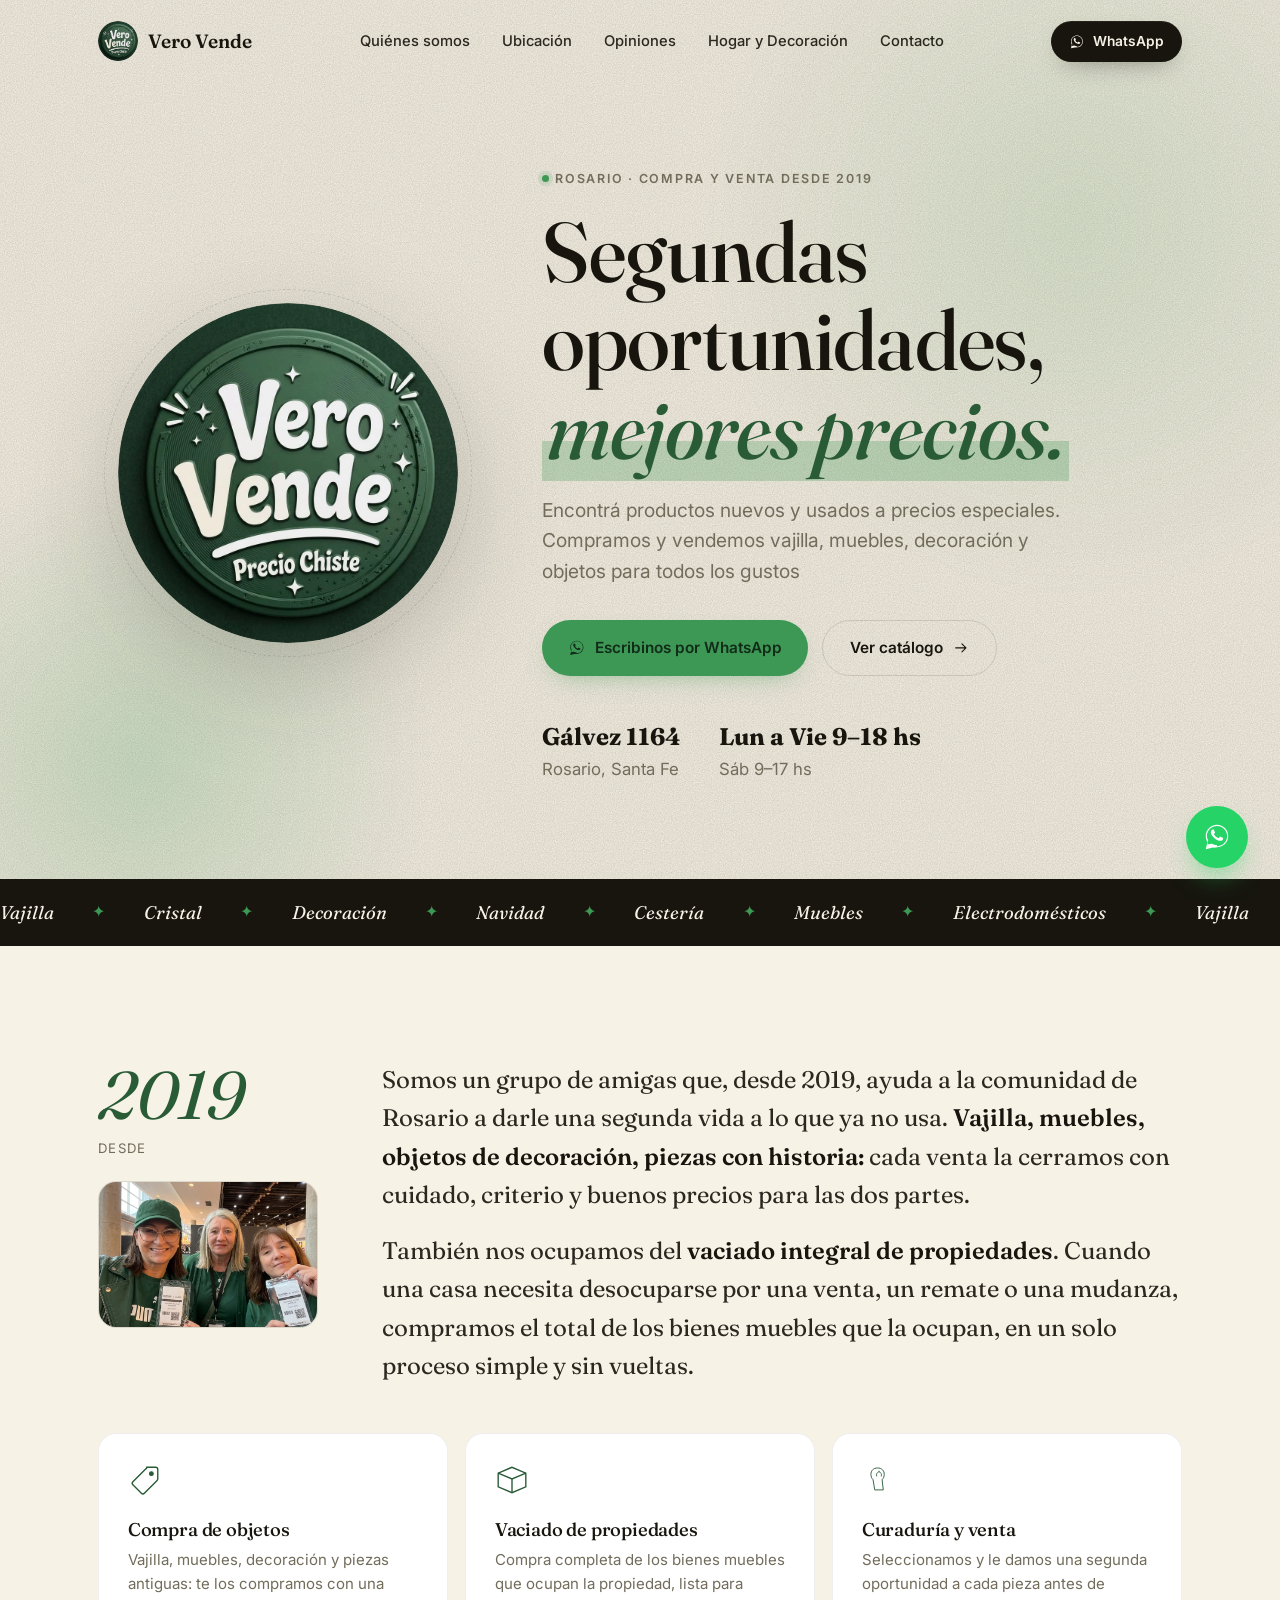
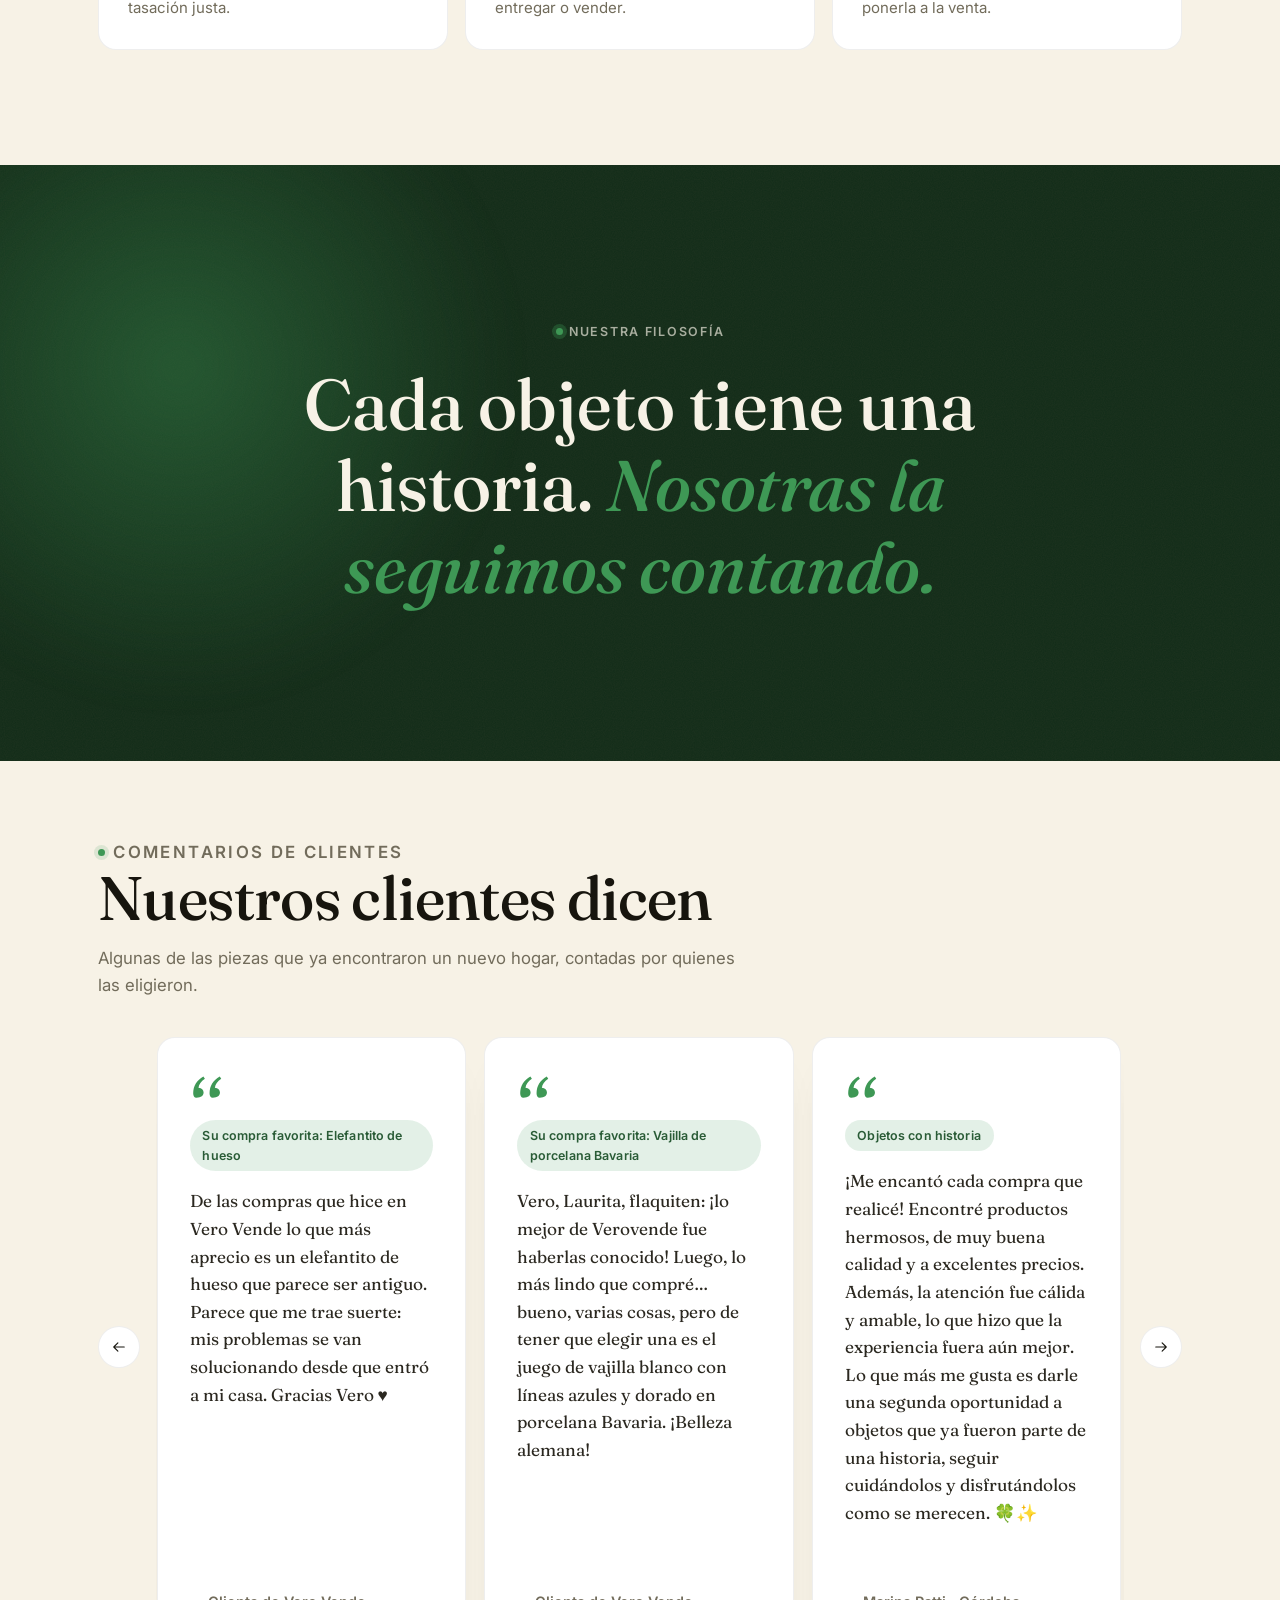
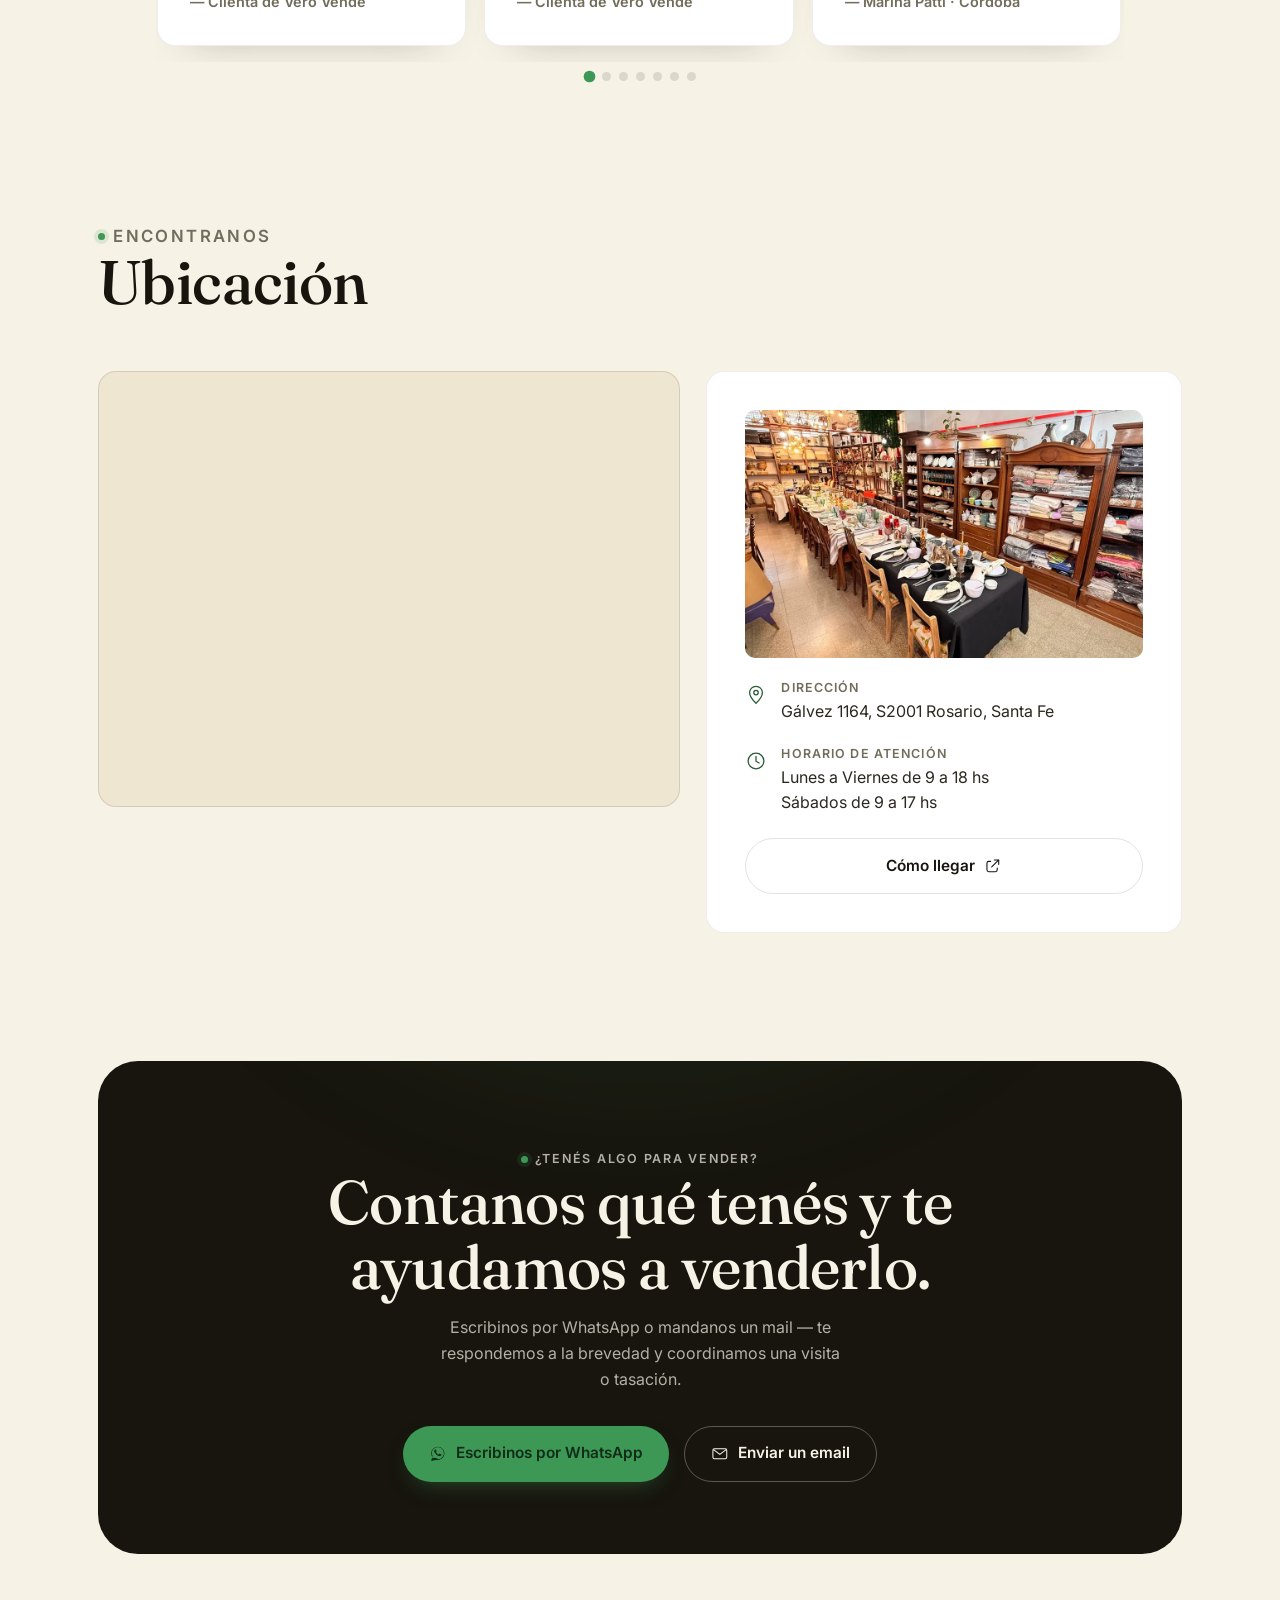
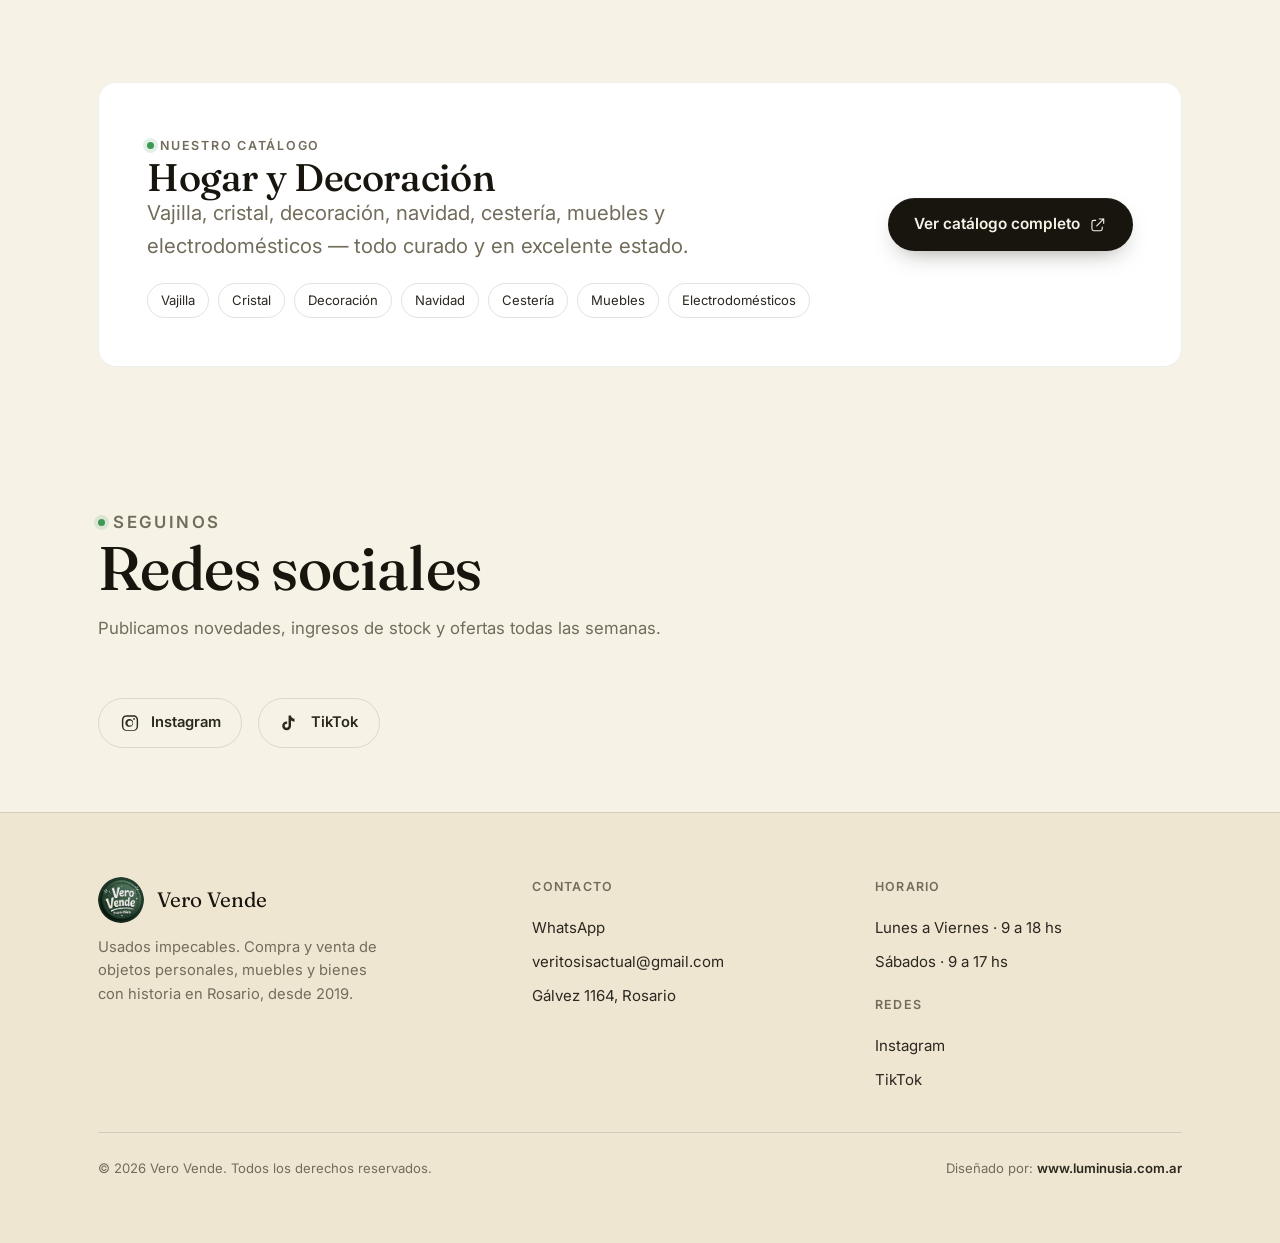
==== commit 9f5601ef: "Add files via upload" ====
--- a/index.html
+++ b/index.html
@@ -11,7 +11,7 @@
 <link rel="preload" as="image" href="logo-circle.webp" fetchpriority="high">
 <link rel="icon" href="favicon-32.png" sizes="32x32">
 <link rel="apple-touch-icon" href="favicon.png">
-<link rel="stylesheet" href="styles.css?v=20260926">
+<link rel="stylesheet" href="styles.css?v=20260928">
 <meta name="theme-color" content="#F7F2E6">
 </head>
 <body>
@@ -122,6 +122,7 @@
     <nav class="nav-links" aria-label="Navegación principal">
       <a href="#quienes-somos">Quiénes somos</a>
       <a href="#ubicacion">Ubicación</a>
+      <a href="#opiniones">Opiniones</a>
       <a href="hogar-decoracion.html">Hogar y Decoración</a>
       <a href="#contacto">Contacto</a>
     </nav>
@@ -138,6 +139,7 @@
 <div class="mobile-menu" id="mobile-menu">
   <a href="#quienes-somos">Quiénes somos</a>
   <a href="#ubicacion">Ubicación</a>
+  <a href="#opiniones">Opiniones</a>
   <a href="hogar-decoracion.html">Hogar y Decoración</a>
   <a href="#contacto">Contacto</a>
   <a class="btn btn-lime btn-block" href="https://wa.me/5493416921966" target="_blank" rel="noopener">Escribinos por WhatsApp</a>
@@ -158,7 +160,7 @@
       <div class="hero-copy">
         <p class="eyebrow" data-reveal>Rosario · Compra y venta desde 2019</p>
         <h1 class="hero-title" data-split-text="chars" data-split-immediate>Segundas oportunidades,<br><span class="mark mark-strong">mejores precios.</span></h1>
-        <p class="hero-sub" data-reveal>Compramos y vendemos vajilla, muebles, decoración y objetos con historia. Curamos cada pieza para que encuentre un nuevo hogar.</p>
+        <p class="hero-sub" data-reveal>Encontrá productos nuevos y usados a precios especiales. Compramos y vendemos vajilla, muebles, decoración y objetos para todos los gustos</p>
         <div class="hero-actions" data-reveal>
           <a class="btn btn-lime" href="https://wa.me/5493416921966?text=Hola%20Vero%20Vende!%20Quer%C3%ADa%20consultarles." target="_blank" rel="noopener">
             <svg class="icon icon-fill" aria-hidden="true"><use href="#ic-whatsapp"/></svg>
@@ -241,6 +243,82 @@
     <div class="container">
       <p class="eyebrow" data-reveal>Nuestra filosofía</p>
       <p class="statement-text" data-split-text="words">Cada objeto tiene una historia. <em>Nosotras la seguimos contando.</em></p>
+    </div>
+  </section>
+
+  <!-- ================= TESTIMONIOS ================= -->
+  <section class="section section-tight testimonials" id="opiniones" aria-labelledby="testi-title">
+    <div class="container">
+      <div class="section-head" data-reveal>
+        <p class="eyebrow">Comentarios de clientes</p>
+        <h2 class="h-xl" id="testi-title">Nuestros clientes dicen</h2>
+        <p>Algunas de las piezas que ya encontraron un nuevo hogar, contadas por quienes las eligieron.</p>
+      </div>
+      <div class="testi-carousel" data-testi aria-roledescription="carrusel" aria-label="Comentarios de clientes">
+        <button type="button" class="gallery-arrow gallery-arrow-prev testi-prev" aria-label="Comentario anterior">
+          <svg class="icon" aria-hidden="true"><use href="#ic-arrow"/></svg>
+        </button>
+        <div class="testi-track" tabindex="0">
+          <figure class="testi-card" role="group" aria-roledescription="comentario" aria-label="1 de 9">
+            <svg class="testi-quote" aria-hidden="true" viewBox="0 0 32 32"><path fill="currentColor" d="M6 26c-2 0-3-1.6-3-4.2C3 15 6.4 9.4 12.6 6l1.4 2.2c-3.6 2.4-5.6 5.2-6 8.4 3 .2 4.8 2 4.8 4.6 0 2.8-2.2 4.8-6.8 4.8Zm15.4 0c-2 0-3-1.6-3-4.2 0-6.8 3.4-12.4 9.6-15.8l1.4 2.2c-3.6 2.4-5.6 5.2-6 8.4 3 .2 4.8 2 4.8 4.6 0 2.8-2.2 4.8-6.8 4.8Z"/></svg>
+            <span class="testi-tag">Su compra favorita: Elefantito de hueso</span>
+            <blockquote>De las compras que hice en Vero Vende lo que más aprecio es un elefantito de hueso que parece ser antiguo. Parece que me trae suerte: mis problemas se van solucionando desde que entró a mi casa. Gracias Vero ♥️</blockquote>
+            <figcaption>— Clienta de Vero Vende</figcaption>
+          </figure>
+          <figure class="testi-card" role="group" aria-roledescription="comentario" aria-label="2 de 9">
+            <svg class="testi-quote" aria-hidden="true" viewBox="0 0 32 32"><path fill="currentColor" d="M6 26c-2 0-3-1.6-3-4.2C3 15 6.4 9.4 12.6 6l1.4 2.2c-3.6 2.4-5.6 5.2-6 8.4 3 .2 4.8 2 4.8 4.6 0 2.8-2.2 4.8-6.8 4.8Zm15.4 0c-2 0-3-1.6-3-4.2 0-6.8 3.4-12.4 9.6-15.8l1.4 2.2c-3.6 2.4-5.6 5.2-6 8.4 3 .2 4.8 2 4.8 4.6 0 2.8-2.2 4.8-6.8 4.8Z"/></svg>
+            <span class="testi-tag">Su compra favorita: Vajilla de porcelana Bavaria</span>
+            <blockquote>Vero, Laurita, flaquiten: ¡lo mejor de Verovende fue haberlas conocido! Luego, lo más lindo que compré… bueno, varias cosas, pero de tener que elegir una es el juego de vajilla blanco con líneas azules y dorado en porcelana Bavaria. ¡Belleza alemana!</blockquote>
+            <figcaption>— Clienta de Vero Vende</figcaption>
+          </figure>
+          <figure class="testi-card" role="group" aria-roledescription="comentario" aria-label="3 de 9">
+            <svg class="testi-quote" aria-hidden="true" viewBox="0 0 32 32"><path fill="currentColor" d="M6 26c-2 0-3-1.6-3-4.2C3 15 6.4 9.4 12.6 6l1.4 2.2c-3.6 2.4-5.6 5.2-6 8.4 3 .2 4.8 2 4.8 4.6 0 2.8-2.2 4.8-6.8 4.8Zm15.4 0c-2 0-3-1.6-3-4.2 0-6.8 3.4-12.4 9.6-15.8l1.4 2.2c-3.6 2.4-5.6 5.2-6 8.4 3 .2 4.8 2 4.8 4.6 0 2.8-2.2 4.8-6.8 4.8Z"/></svg>
+            <span class="testi-tag">Objetos con historia</span>
+            <blockquote>¡Me encantó cada compra que realicé! Encontré productos hermosos, de muy buena calidad y a excelentes precios. Además, la atención fue cálida y amable, lo que hizo que la experiencia fuera aún mejor. Lo que más me gusta es darle una segunda oportunidad a objetos que ya fueron parte de una historia, seguir cuidándolos y disfrutándolos como se merecen. 🍀✨</blockquote>
+            <figcaption>— Marina Patti · Córdoba</figcaption>
+          </figure>
+          <figure class="testi-card" role="group" aria-roledescription="comentario" aria-label="4 de 9">
+            <svg class="testi-quote" aria-hidden="true" viewBox="0 0 32 32"><path fill="currentColor" d="M6 26c-2 0-3-1.6-3-4.2C3 15 6.4 9.4 12.6 6l1.4 2.2c-3.6 2.4-5.6 5.2-6 8.4 3 .2 4.8 2 4.8 4.6 0 2.8-2.2 4.8-6.8 4.8Zm15.4 0c-2 0-3-1.6-3-4.2 0-6.8 3.4-12.4 9.6-15.8l1.4 2.2c-3.6 2.4-5.6 5.2-6 8.4 3 .2 4.8 2 4.8 4.6 0 2.8-2.2 4.8-6.8 4.8Z"/></svg>
+            <span class="testi-tag">Su compra favorita: Las cortinas de riel</span>
+            <blockquote>¡La mejor compra fue conocerlas a ustedes! Mujeres luchadoras, emprendedoras, personitas muy especiales. Para mi casa: portamacetas, platos, columnas, mesa de living, vasos, batidora, cuadros, juego de sillones, juego de ollas… ¡y lo mejor de lo mejor, las cortinas de riel! 😅 Aunque quiero más. ¡Estás advertida! Te adoro y las amo fuerte 🥰</blockquote>
+            <figcaption>— Clienta de Vero Vende</figcaption>
+          </figure>
+          <figure class="testi-card" role="group" aria-roledescription="comentario" aria-label="5 de 9">
+            <svg class="testi-quote" aria-hidden="true" viewBox="0 0 32 32"><path fill="currentColor" d="M6 26c-2 0-3-1.6-3-4.2C3 15 6.4 9.4 12.6 6l1.4 2.2c-3.6 2.4-5.6 5.2-6 8.4 3 .2 4.8 2 4.8 4.6 0 2.8-2.2 4.8-6.8 4.8Zm15.4 0c-2 0-3-1.6-3-4.2 0-6.8 3.4-12.4 9.6-15.8l1.4 2.2c-3.6 2.4-5.6 5.2-6 8.4 3 .2 4.8 2 4.8 4.6 0 2.8-2.2 4.8-6.8 4.8Z"/></svg>
+            <span class="testi-tag">Su compra favorita: Sillón de cuero chocolate</span>
+            <blockquote>¿Mi mejor compra? ¡Todas! Pero te nombro una: un sillón individual de cuero color chocolate. ¡Estoy enamorada de ese sillón! 🤩 Gracias Verito, son un equipo de lujo. Siempre las recomiendo: a la gente buena se la recomienda. Mención especial para la Faca 💖 Abrazo gigante para cada uno 🤗</blockquote>
+            <figcaption>— Clienta de Vero Vende</figcaption>
+          </figure>
+          <figure class="testi-card" role="group" aria-roledescription="comentario" aria-label="6 de 9">
+            <svg class="testi-quote" aria-hidden="true" viewBox="0 0 32 32"><path fill="currentColor" d="M6 26c-2 0-3-1.6-3-4.2C3 15 6.4 9.4 12.6 6l1.4 2.2c-3.6 2.4-5.6 5.2-6 8.4 3 .2 4.8 2 4.8 4.6 0 2.8-2.2 4.8-6.8 4.8Zm15.4 0c-2 0-3-1.6-3-4.2 0-6.8 3.4-12.4 9.6-15.8l1.4 2.2c-3.6 2.4-5.6 5.2-6 8.4 3 .2 4.8 2 4.8 4.6 0 2.8-2.2 4.8-6.8 4.8Z"/></svg>
+            <span class="testi-tag">Su compra favorita: Un velador</span>
+            <blockquote>No es fácil elegir, Vero… ¡todas mis compras son un tesoro! Una piedra preciosa, una más bella que otra. Pero bueno, quiero participar: un velador, que es lo último que compré.</blockquote>
+            <figcaption>— Clienta de Vero Vende</figcaption>
+          </figure>
+          <figure class="testi-card" role="group" aria-roledescription="comentario" aria-label="7 de 9">
+            <svg class="testi-quote" aria-hidden="true" viewBox="0 0 32 32"><path fill="currentColor" d="M6 26c-2 0-3-1.6-3-4.2C3 15 6.4 9.4 12.6 6l1.4 2.2c-3.6 2.4-5.6 5.2-6 8.4 3 .2 4.8 2 4.8 4.6 0 2.8-2.2 4.8-6.8 4.8Zm15.4 0c-2 0-3-1.6-3-4.2 0-6.8 3.4-12.4 9.6-15.8l1.4 2.2c-3.6 2.4-5.6 5.2-6 8.4 3 .2 4.8 2 4.8 4.6 0 2.8-2.2 4.8-6.8 4.8Z"/></svg>
+            <span class="testi-tag">Su compra favorita: Potiche rojo</span>
+            <blockquote>Con todas las compras que hice quedé conforme, muy lindo todo y siempre tienen la mejor onda. Pero me encantó un potiche rojo: siempre había querido tener uno, hice un esfuerzo, cerré los ojos y dije «ya fue, lo compro»… ¡y así fue! Muchas gracias por todo, chicas 😃😘</blockquote>
+            <figcaption>— Clienta de Vero Vende</figcaption>
+          </figure>
+          <figure class="testi-card" role="group" aria-roledescription="comentario" aria-label="8 de 9">
+            <svg class="testi-quote" aria-hidden="true" viewBox="0 0 32 32"><path fill="currentColor" d="M6 26c-2 0-3-1.6-3-4.2C3 15 6.4 9.4 12.6 6l1.4 2.2c-3.6 2.4-5.6 5.2-6 8.4 3 .2 4.8 2 4.8 4.6 0 2.8-2.2 4.8-6.8 4.8Zm15.4 0c-2 0-3-1.6-3-4.2 0-6.8 3.4-12.4 9.6-15.8l1.4 2.2c-3.6 2.4-5.6 5.2-6 8.4 3 .2 4.8 2 4.8 4.6 0 2.8-2.2 4.8-6.8 4.8Z"/></svg>
+            <span class="testi-tag">Su compra favorita: Amoblamiento de cocina</span>
+            <blockquote>En Vero Vende he comprado muchas cosas hermosas, pero lo mejor fue mi amoblamiento de cocina: mesada y bajo mesada, precioso. También remodelé mi baño completo. ¡Excelente!</blockquote>
+            <figcaption>— Clienta de Vero Vende</figcaption>
+          </figure>
+          <figure class="testi-card" role="group" aria-roledescription="comentario" aria-label="9 de 9">
+            <svg class="testi-quote" aria-hidden="true" viewBox="0 0 32 32"><path fill="currentColor" d="M6 26c-2 0-3-1.6-3-4.2C3 15 6.4 9.4 12.6 6l1.4 2.2c-3.6 2.4-5.6 5.2-6 8.4 3 .2 4.8 2 4.8 4.6 0 2.8-2.2 4.8-6.8 4.8Zm15.4 0c-2 0-3-1.6-3-4.2 0-6.8 3.4-12.4 9.6-15.8l1.4 2.2c-3.6 2.4-5.6 5.2-6 8.4 3 .2 4.8 2 4.8 4.6 0 2.8-2.2 4.8-6.8 4.8Z"/></svg>
+            <span class="testi-tag">Su compra favorita: Mesa, biblioteca y baúl bodega</span>
+            <blockquote>Hola Vero. Además de comprar por tu intermedio un perchero, la mesa en la que compartimos hermosos momentos con amigos y familia, una biblioteca y un baúl bodega… todo el día miramos con Paola tu estado y vemos mucha pasión, honestidad y compromiso. Todos los objetos con una historia. Muchas gracias a vos y a todos los que forman parte de Vero Vende.</blockquote>
+            <figcaption>— Clienta de Vero Vende</figcaption>
+          </figure>
+        </div>
+        <button type="button" class="gallery-arrow gallery-arrow-next testi-next" aria-label="Comentario siguiente">
+          <svg class="icon" aria-hidden="true"><use href="#ic-arrow"/></svg>
+        </button>
+      </div>
+      <div class="testi-dots" aria-hidden="true"></div>
     </div>
   </section>
 
@@ -396,5 +474,46 @@
 <script defer src="manifest.js"></script>
 <script defer src="main.js?v=20260925"></script>
 <script>document.getElementById("year") && (document.getElementById("year").textContent = new Date().getFullYear());</script>
+<script>
+(function () {
+  var root = document.querySelector('[data-testi]');
+  if (!root) return;
+  var track = root.querySelector('.testi-track');
+  var cards = Array.prototype.slice.call(track.children);
+  var dotsWrap = document.querySelector('.testi-dots');
+  var reduce = window.matchMedia('(prefers-reduced-motion: reduce)').matches;
+  function perView() { return Math.max(1, Math.round(track.clientWidth / cards[0].offsetWidth)); }
+  function pages() { return Math.max(1, cards.length - perView() + 1); }
+  function current() { return Math.round(track.scrollLeft / (cards[0].offsetWidth + 17.6)); }
+  function go(i) {
+    var n = pages(); i = (i + n) % n;
+    track.scrollTo({ left: cards[i].offsetLeft - track.offsetLeft - 2, behavior: reduce ? 'auto' : 'smooth' });
+  }
+  function buildDots() {
+    dotsWrap.innerHTML = '';
+    for (var i = 0; i < pages(); i++) {
+      var b = document.createElement('button'); b.type = 'button'; b.tabIndex = -1;
+      (function (k) { b.addEventListener('click', function () { go(k); restart(); }); })(i);
+      dotsWrap.appendChild(b);
+    }
+    mark();
+  }
+  function mark() {
+    var c = Math.min(current(), pages() - 1);
+    Array.prototype.forEach.call(dotsWrap.children, function (d, i) { d.classList.toggle('is-active', i === c); });
+  }
+  root.querySelector('.testi-prev').addEventListener('click', function () { go(current() - 1); restart(); });
+  root.querySelector('.testi-next').addEventListener('click', function () { go(current() + 1); restart(); });
+  track.addEventListener('scroll', function () { window.requestAnimationFrame(mark); }, { passive: true });
+  window.addEventListener('resize', buildDots);
+  var timer = null;
+  function start() { if (!reduce) timer = setInterval(function () { go(current() + 1); }, 6000); }
+  function stop() { clearInterval(timer); timer = null; }
+  function restart() { stop(); start(); }
+  root.addEventListener('mouseenter', stop); root.addEventListener('mouseleave', start);
+  track.addEventListener('focusin', stop); track.addEventListener('touchstart', stop, { passive: true });
+  buildDots(); start();
+})();
+</script>
 </body>
 </html>
--- a/styles.css
+++ b/styles.css
@@ -755,3 +755,41 @@
 .subsection-head .icon { width: 24px; height: 24px; color: var(--lime-deep); }
 .subsection-head h3 { font-size: 1.15rem; }
 .subsection p.subsection-note { color: var(--ink-soft); font-size: .92rem; max-width: 62ch; margin-bottom: 1.2rem; }
+
+/* --- Testimonios (carrusel) --- */
+.testimonials .section-head { margin-bottom: 2rem; }
+.testi-carousel { display: flex; align-items: center; gap: 1rem; }
+.testi-track {
+  flex: 1; min-width: 0; display: flex; gap: 1.1rem;
+  overflow-x: auto; scroll-snap-type: x mandatory; scroll-behavior: smooth;
+  scrollbar-width: none; padding: .4rem .1rem 1rem; outline: none;
+}
+.testi-track::-webkit-scrollbar { display: none; }
+.testi-card {
+  margin: 0; flex: 0 0 100%; scroll-snap-align: start;
+  display: flex; flex-direction: column; gap: 1rem;
+  background: var(--paper); border: 1px solid var(--line-2); border-radius: var(--radius);
+  padding: clamp(1.4rem, 3vw, 2rem); box-shadow: 0 20px 40px -32px rgba(23,21,14,.35);
+}
+@media (min-width: 760px) { .testi-card { flex-basis: calc((100% - 1.1rem) / 2); } }
+@media (min-width: 1060px) { .testi-card { flex-basis: calc((100% - 2 * 1.1rem) / 3); } }
+.testi-quote { width: 34px; height: 34px; color: var(--lime); }
+.testi-tag {
+  align-self: flex-start; font-size: .78rem; font-weight: 600; letter-spacing: .01em;
+  color: var(--lime-deep); background: var(--lime-tint); border-radius: 999px; padding: .35rem .8rem;
+}
+.testi-card blockquote {
+  margin: 0; flex: 1; font-family: var(--serif); font-size: 1.08rem; line-height: 1.6; color: var(--ink-soft);
+}
+.testi-card figcaption { font-size: .9rem; font-weight: 600; color: var(--ink-mute); }
+.testi-dots { display: flex; justify-content: center; gap: .5rem; margin-top: .6rem; }
+.testi-dots button {
+  width: 9px; height: 9px; border-radius: 50%; border: 0; padding: 0; cursor: pointer;
+  background: var(--line); transition: background .25s var(--ease-out), transform .25s var(--ease-out);
+}
+.testi-dots button.is-active { background: var(--lime); transform: scale(1.3); }
+@media (max-width: 560px) {
+  .testi-carousel { gap: .5rem; }
+  .testi-carousel .gallery-arrow { display: none; }
+  .testi-card blockquote { font-size: 1rem; }
+}
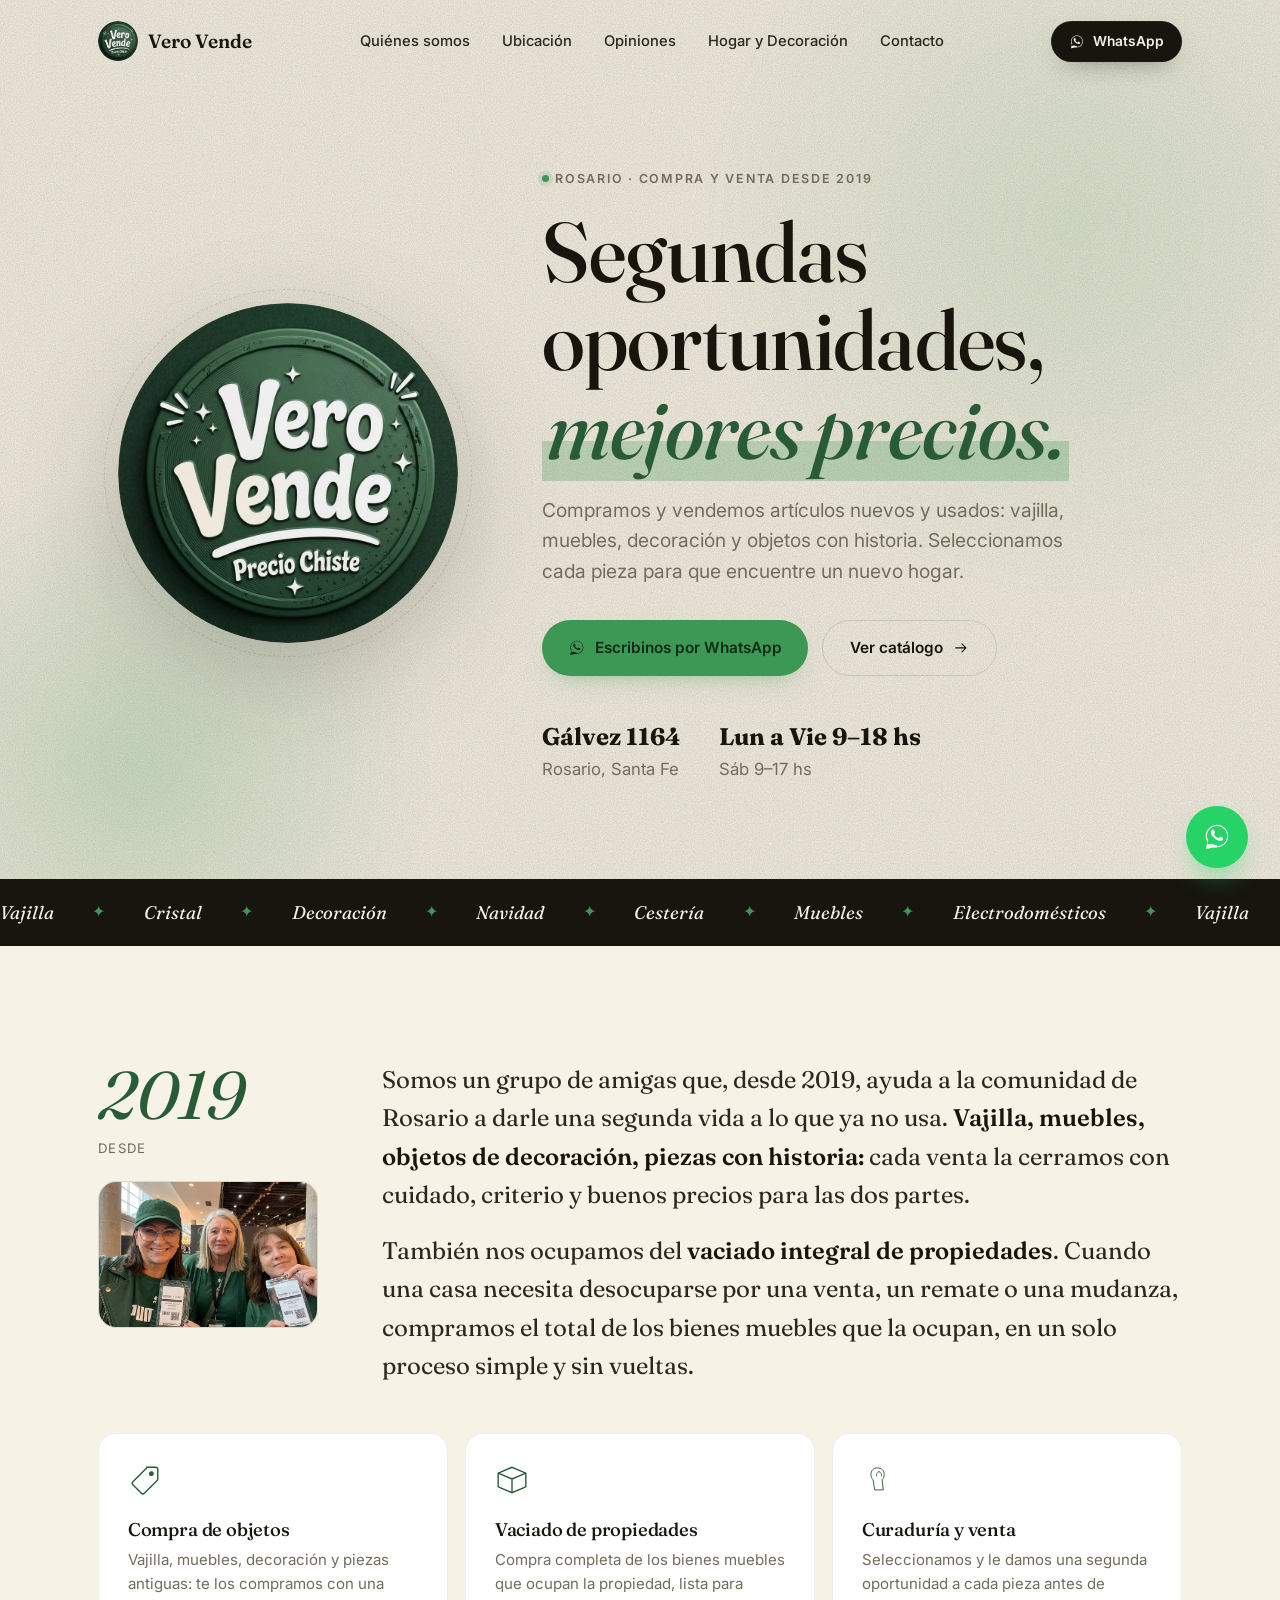
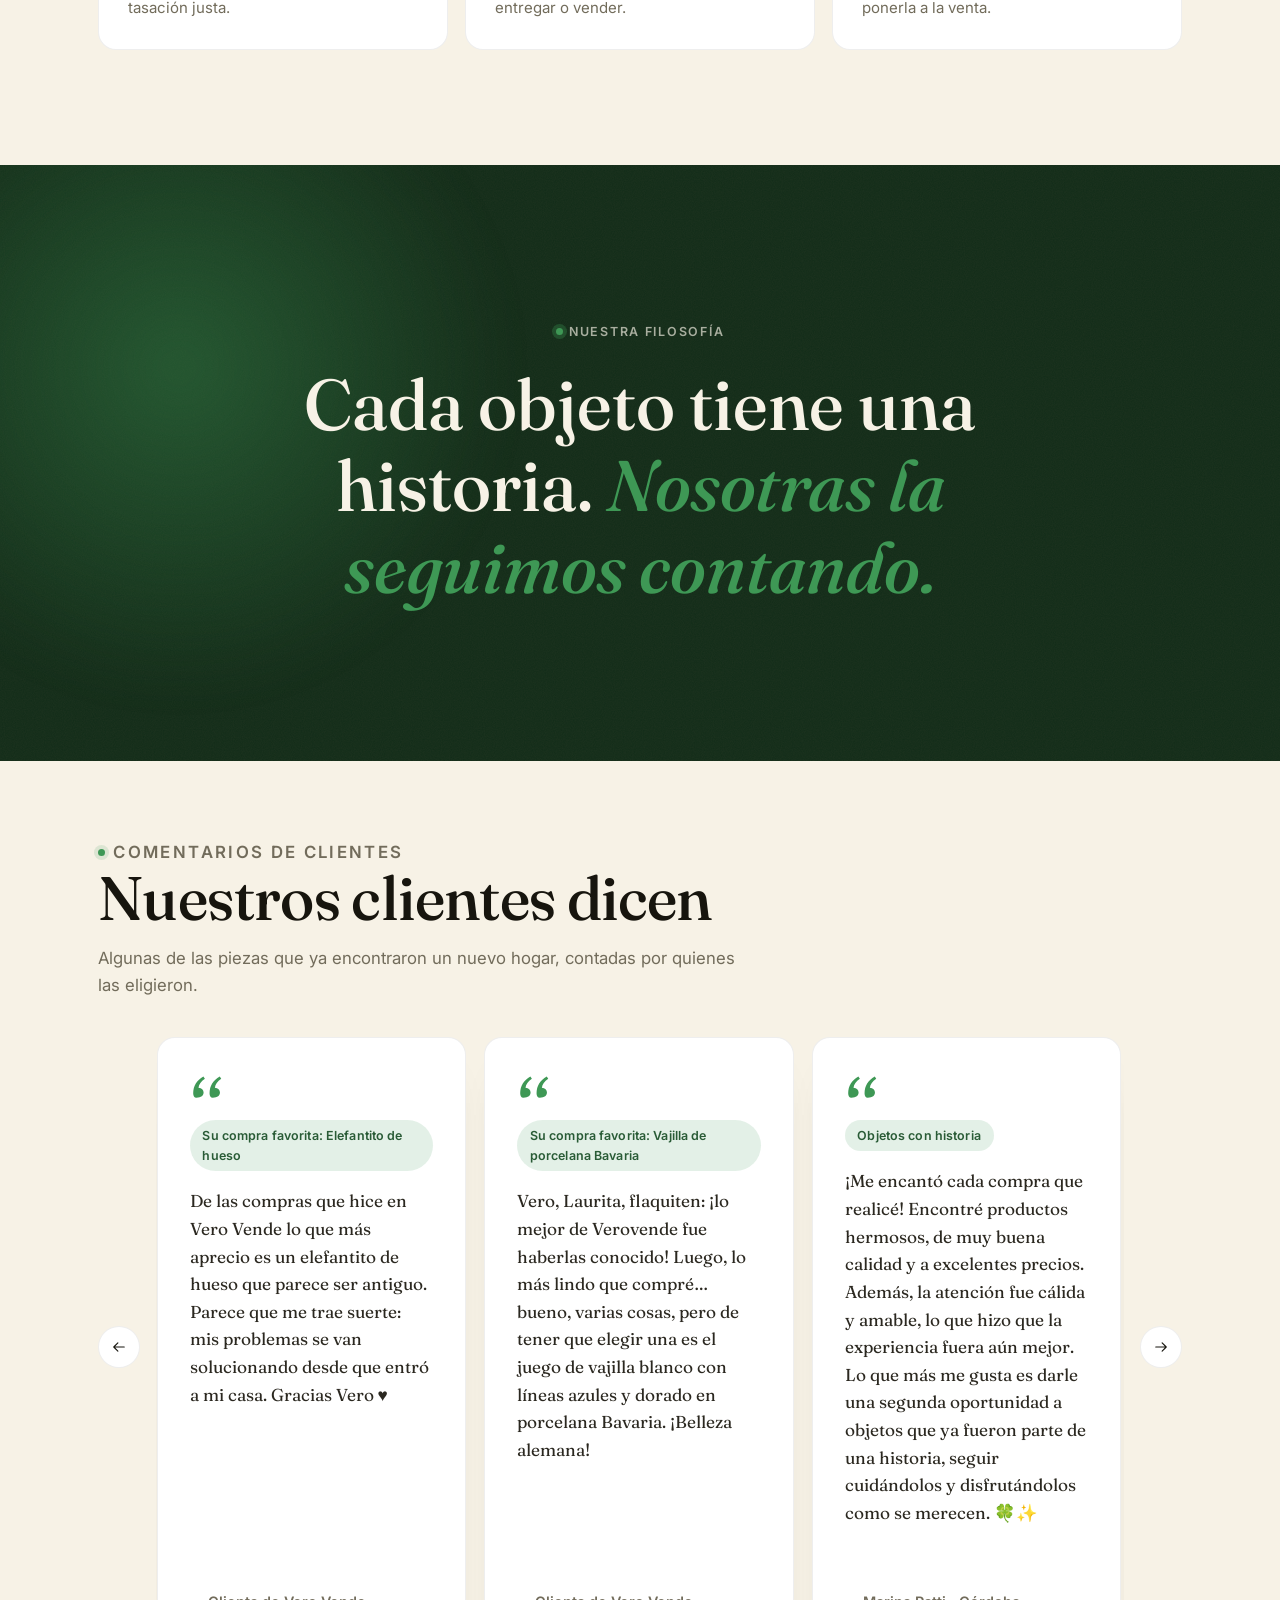
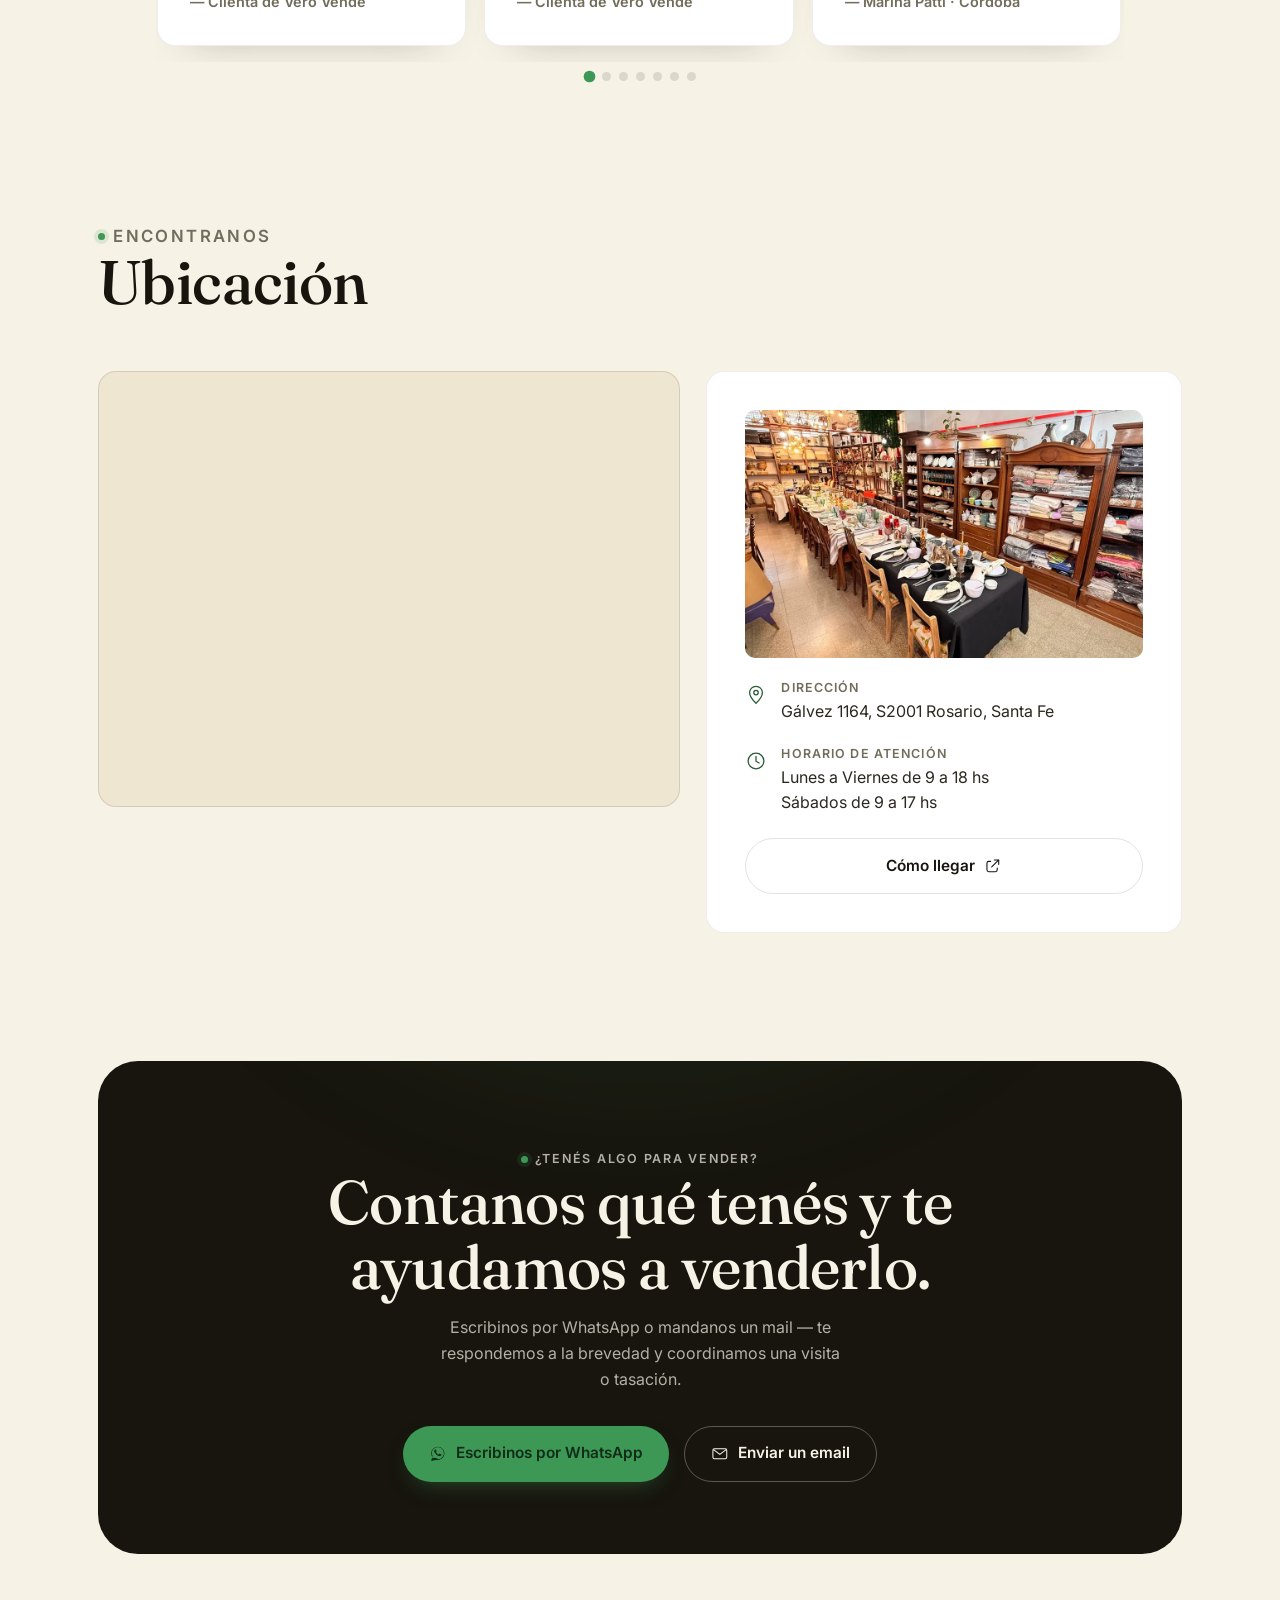
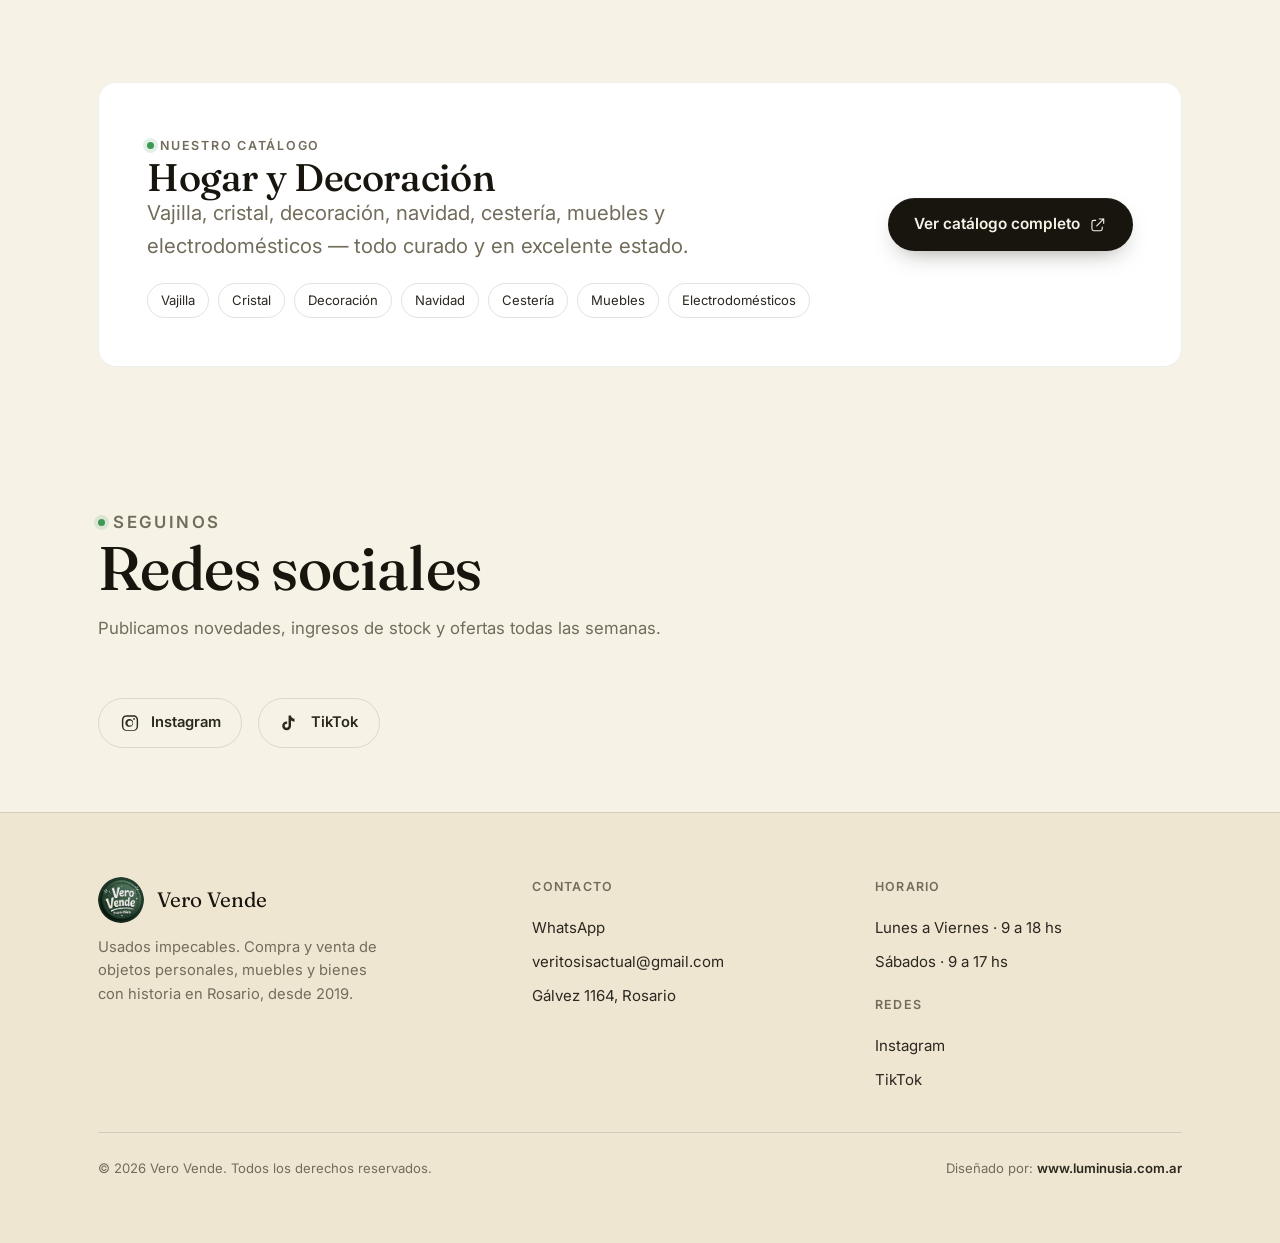
==== commit 9bf47aa8: "Add files via upload" ====
--- a/index.html
+++ b/index.html
@@ -160,7 +160,7 @@
       <div class="hero-copy">
         <p class="eyebrow" data-reveal>Rosario · Compra y venta desde 2019</p>
         <h1 class="hero-title" data-split-text="chars" data-split-immediate>Segundas oportunidades,<br><span class="mark mark-strong">mejores precios.</span></h1>
-        <p class="hero-sub" data-reveal>Encontrá productos nuevos y usados a precios especiales. Compramos y vendemos vajilla, muebles, decoración y objetos para todos los gustos</p>
+        <p class="hero-sub" data-reveal>Compramos y vendemos artículos nuevos y usados: vajilla, muebles, decoración y objetos con historia. Seleccionamos cada pieza para que encuentre un nuevo hogar.</p>
         <div class="hero-actions" data-reveal>
           <a class="btn btn-lime" href="https://wa.me/5493416921966?text=Hola%20Vero%20Vende!%20Quer%C3%ADa%20consultarles." target="_blank" rel="noopener">
             <svg class="icon icon-fill" aria-hidden="true"><use href="#ic-whatsapp"/></svg>
